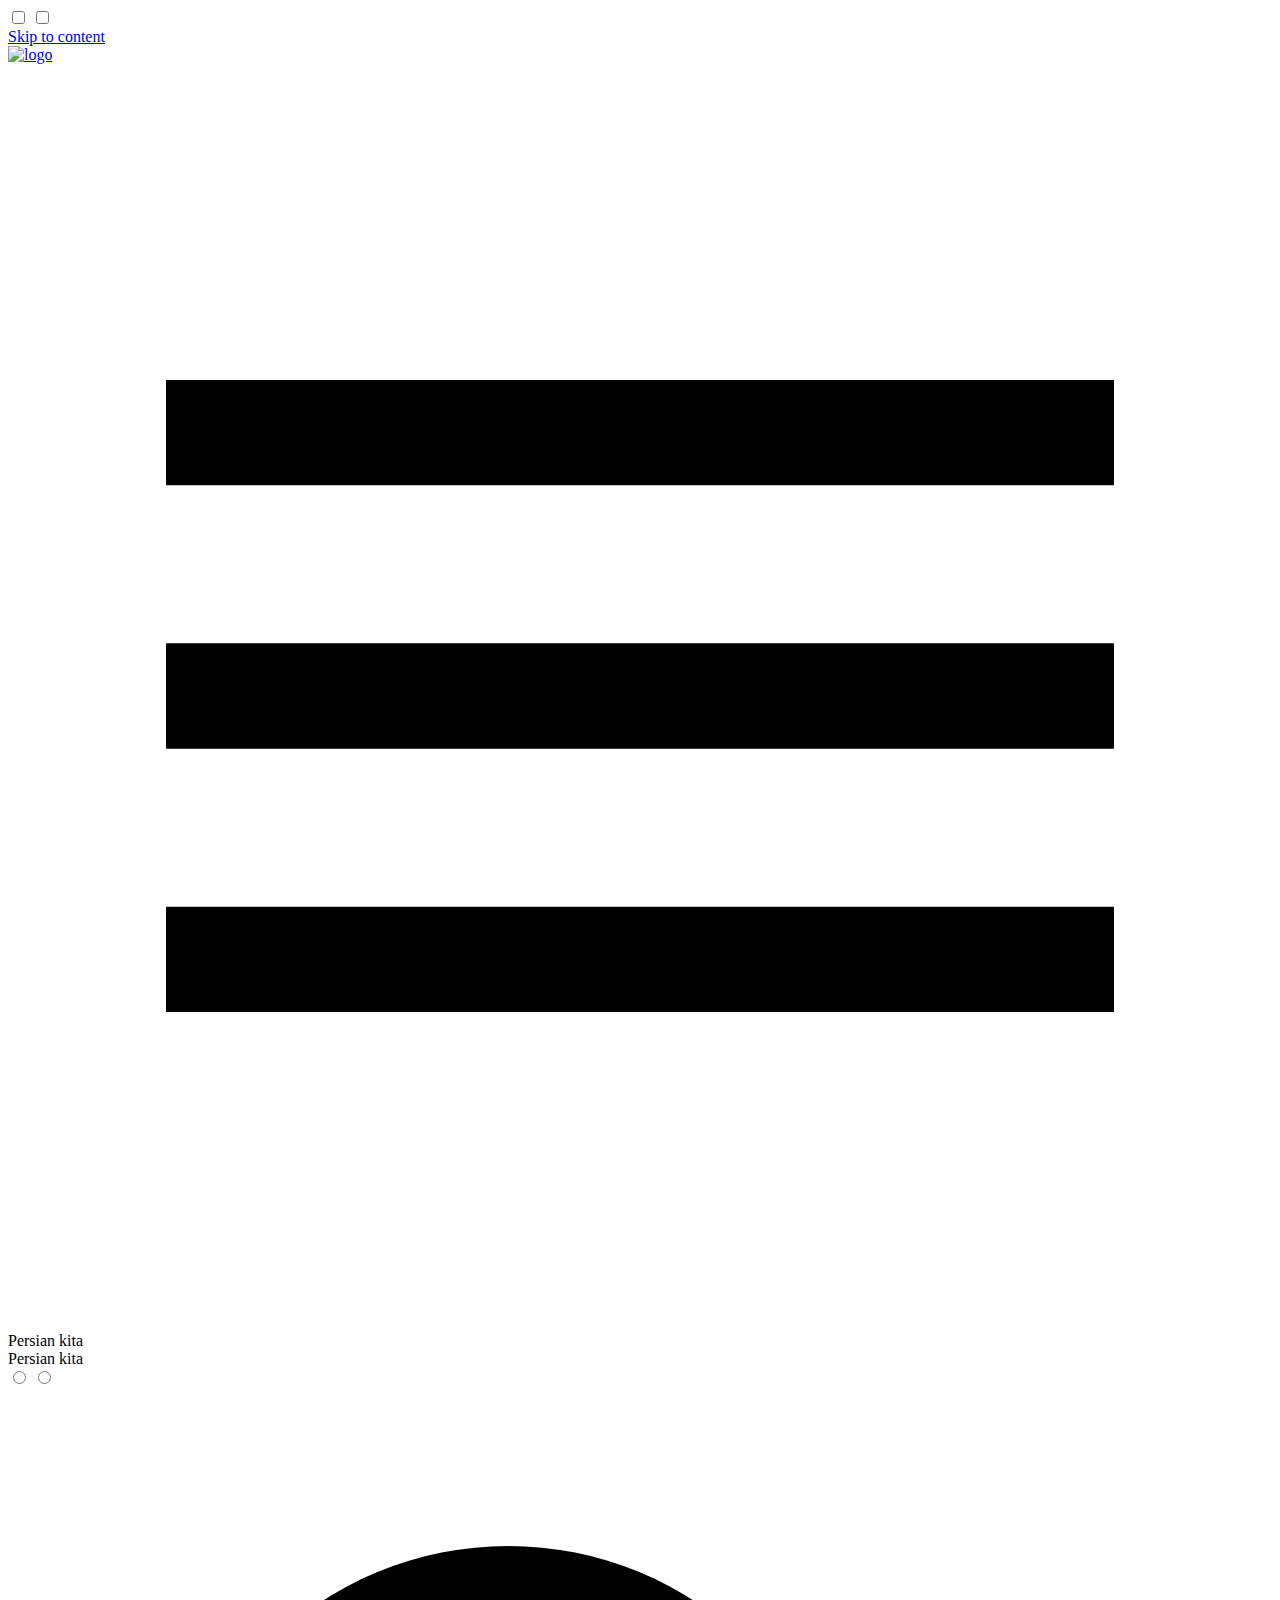
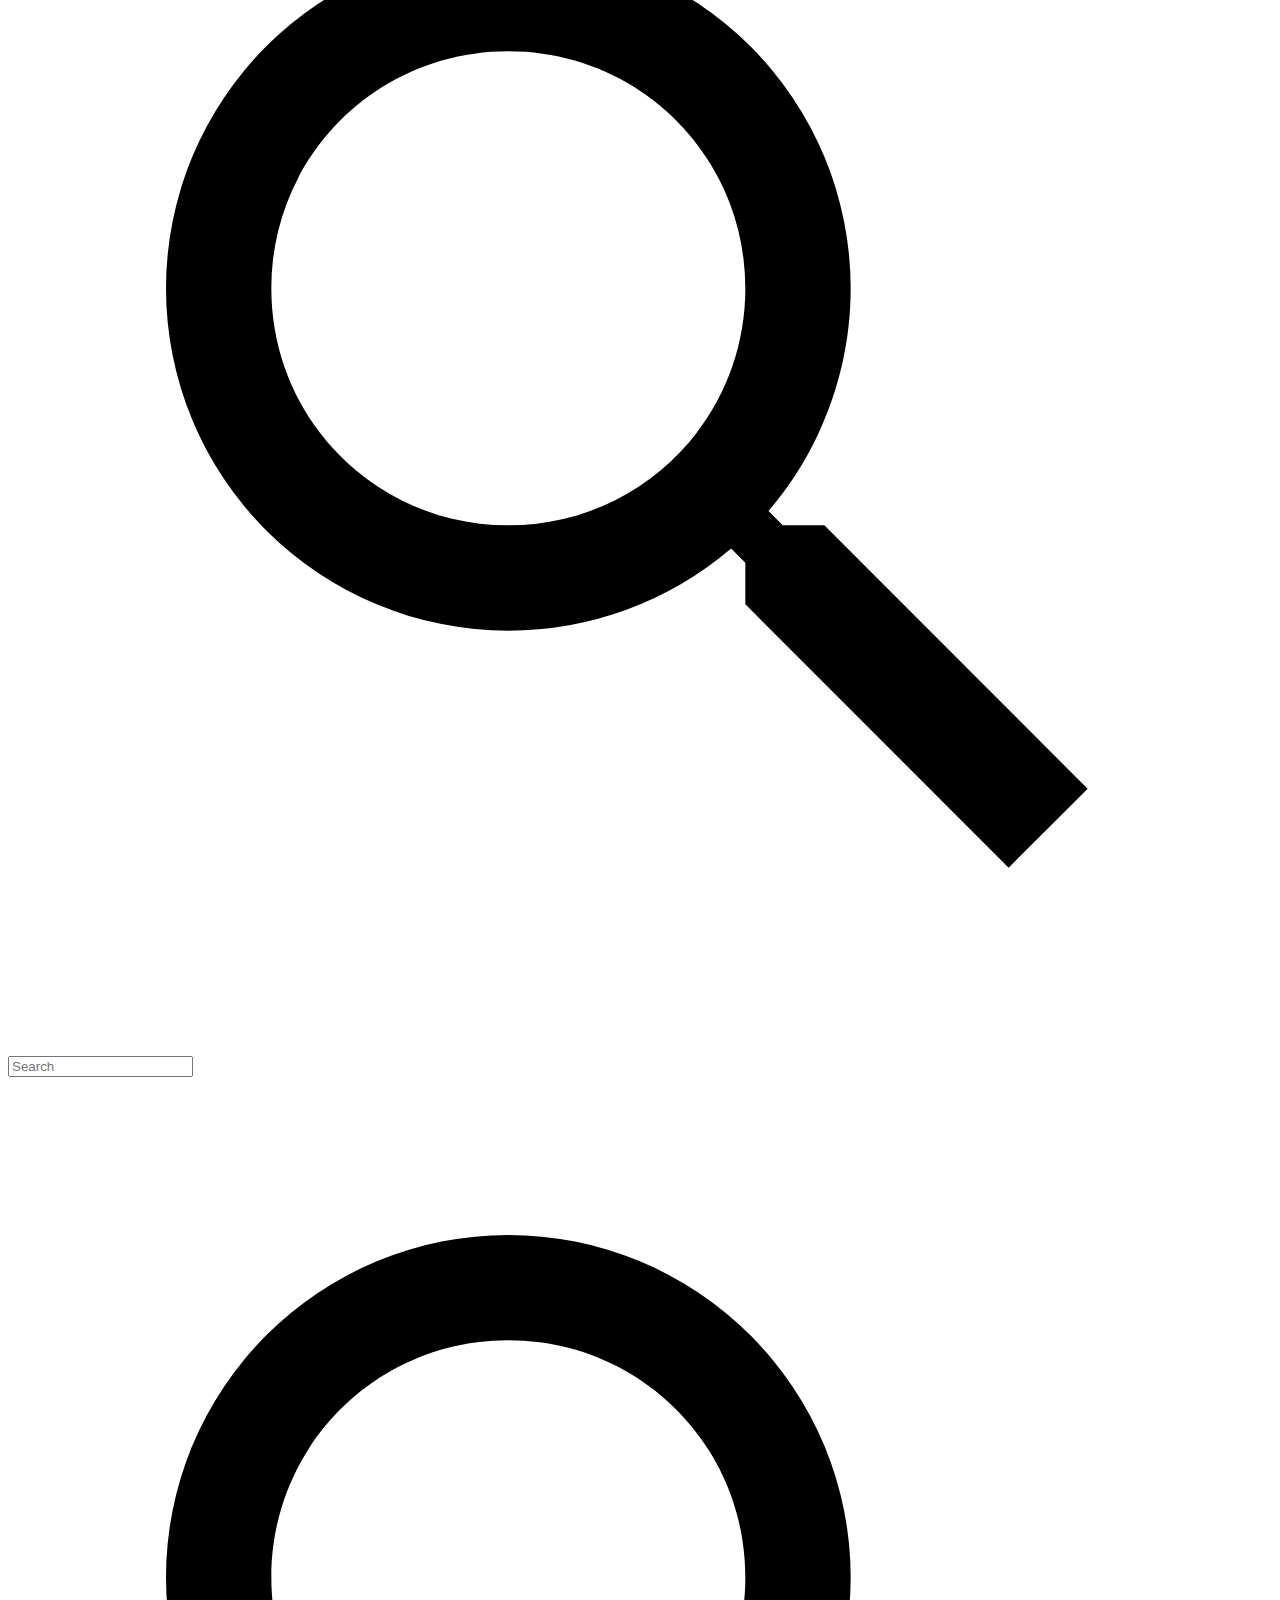
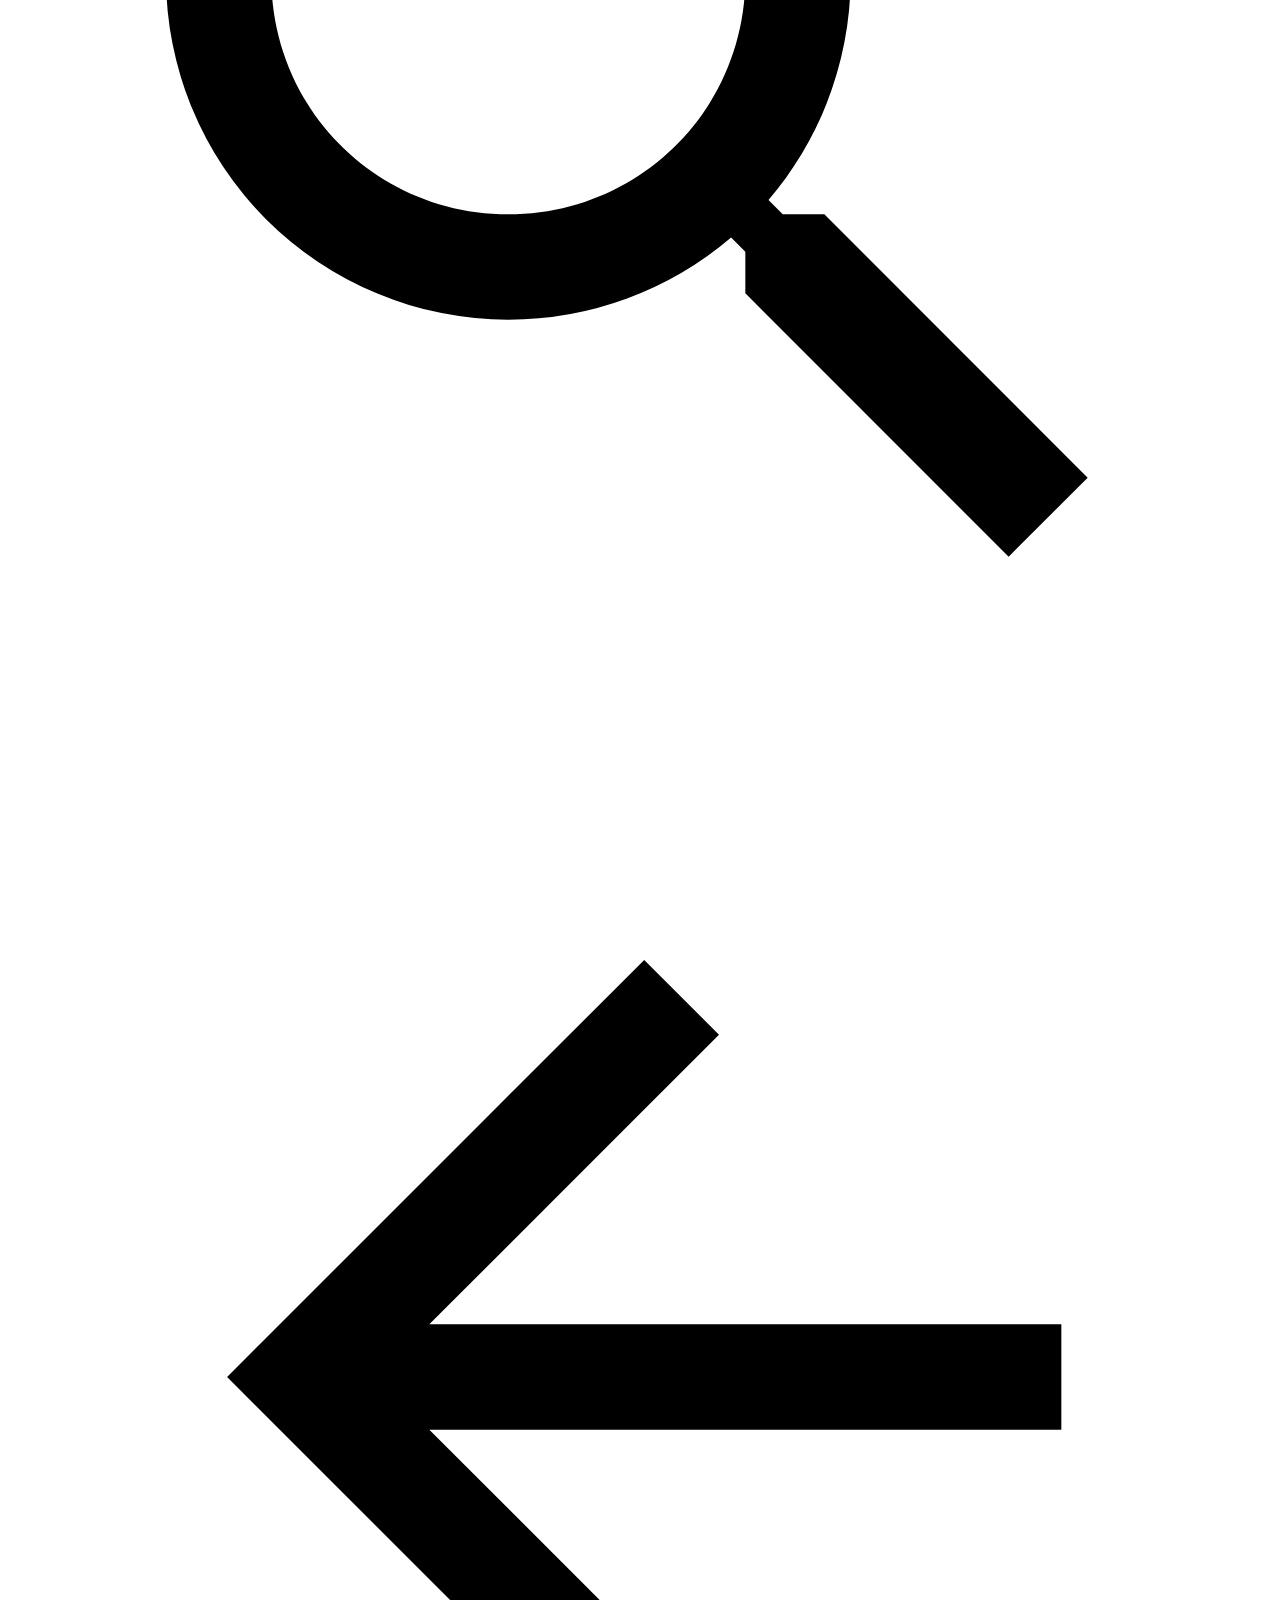
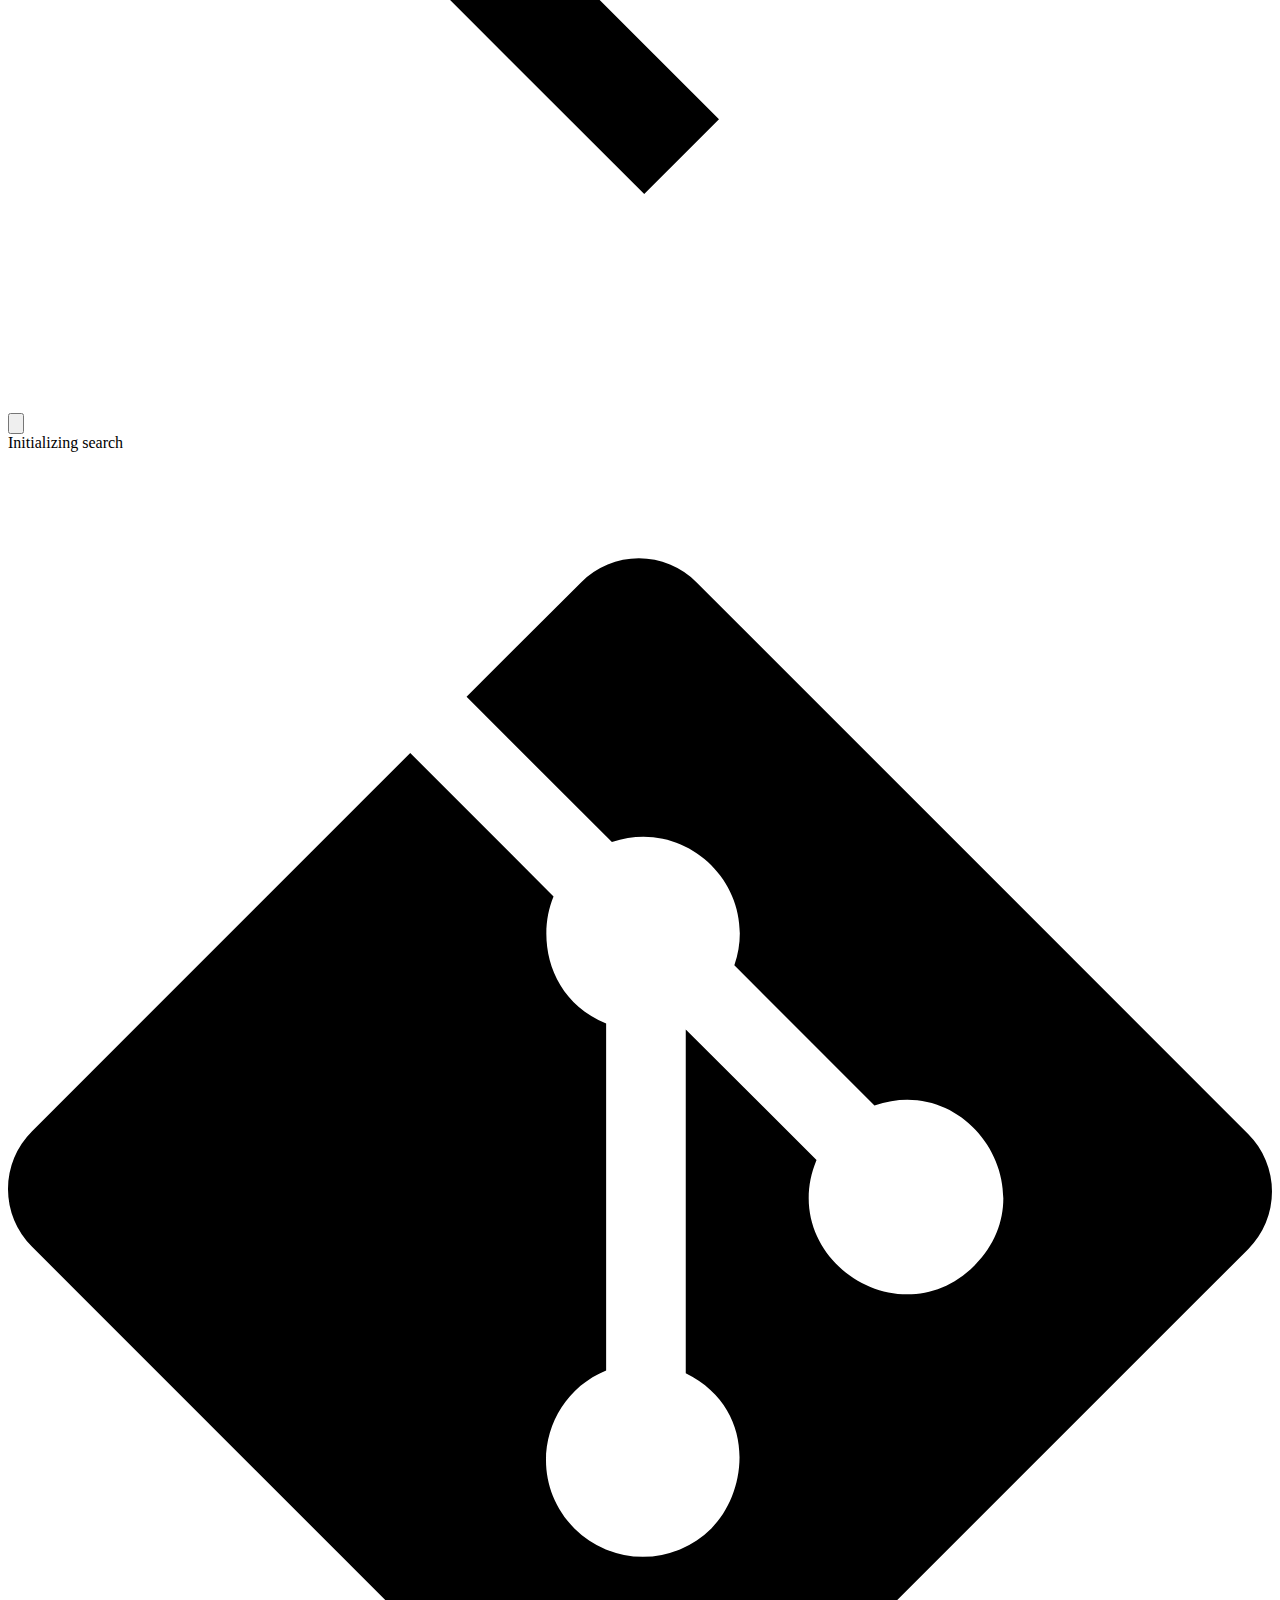
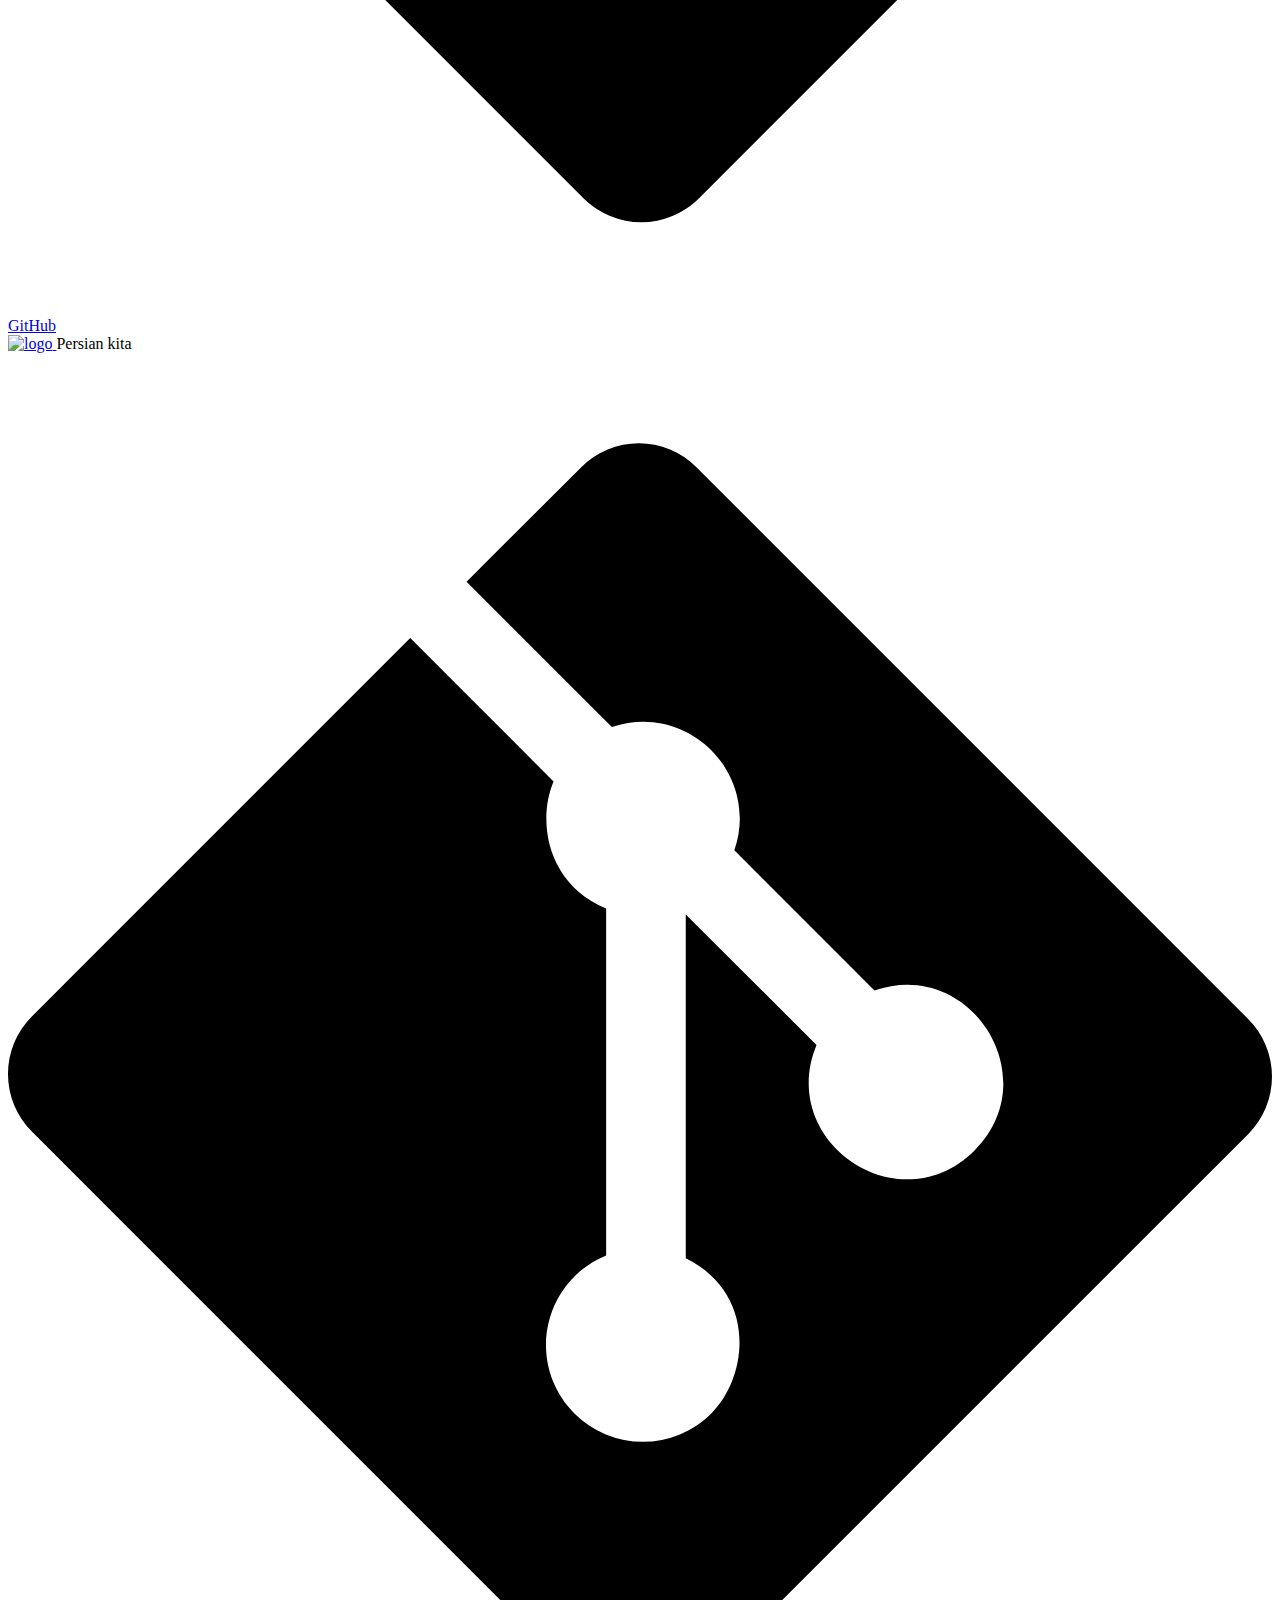
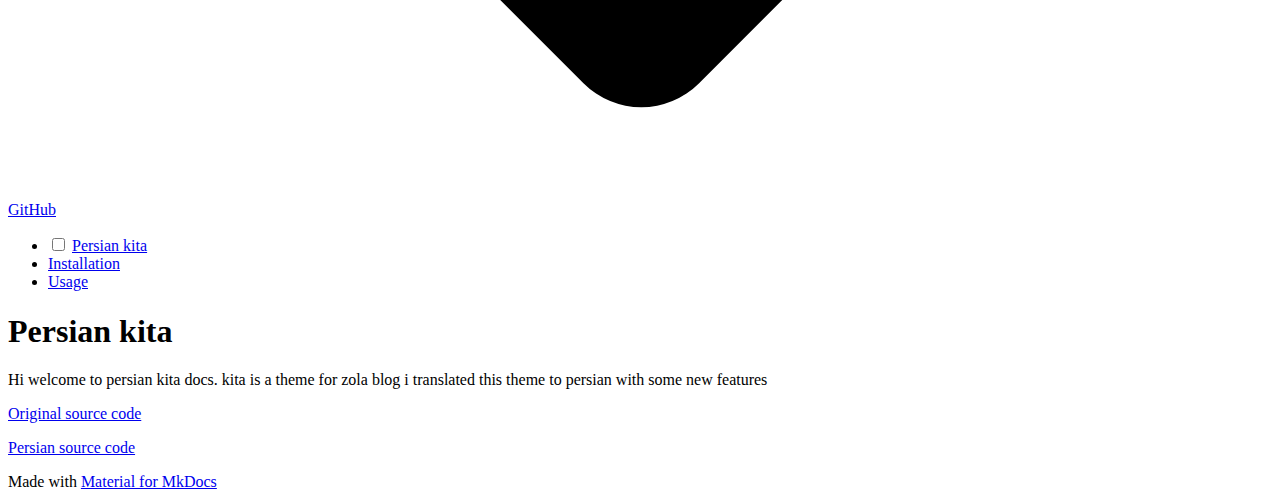
==== index.html @ 6326a66d "Add files via upload" ====
<!doctype html>
<html lang="en" class="no-js">
  <head>
    
      <meta charset="utf-8">
      <meta name="viewport" content="width=device-width,initial-scale=1">
      
      
      
        <link rel="canonical" href="https://thecode764.github.io/kita/docs/">
      
      
      
        <link rel="next" href="installation/">
      
      
      <link rel="icon" href="./assets/images/favicon.png">
      <meta name="generator" content="mkdocs-1.6.0, mkdocs-material-9.5.25">
    
    
      
        <title>Persian kita</title>
      
    
    
      <link rel="stylesheet" href="./assets/stylesheets/main.6543a935.min.css">
      
        
        <link rel="stylesheet" href="./assets/stylesheets/palette.06af60db.min.css">
      
      


    
    
      
    
    
      
        
        
        <link rel="preconnect" href="https://fonts.gstatic.com" crossorigin>
        <link rel="stylesheet" href="https://fonts.googleapis.com/css?family=Roboto:300,300i,400,400i,700,700i%7CRoboto+Mono:400,400i,700,700i&display=fallback">
        <style>:root{--md-text-font:"Roboto";--md-code-font:"Roboto Mono"}</style>
      
    
    
    <script>__md_scope=new URL(".",location),__md_hash=e=>[...e].reduce((e,_)=>(e<<5)-e+_.charCodeAt(0),0),__md_get=(e,_=localStorage,t=__md_scope)=>JSON.parse(_.getItem(t.pathname+"."+e)),__md_set=(e,_,t=localStorage,a=__md_scope)=>{try{t.setItem(a.pathname+"."+e,JSON.stringify(_))}catch(e){}}</script>
    
      

    
    
    
  </head>
  
  
    
    
      
    
    
    
    
    <body dir="ltr" data-md-color-scheme="default" data-md-color-primary="indigo" data-md-color-accent="indigo">
  
    
    <input class="md-toggle" data-md-toggle="drawer" type="checkbox" id="__drawer" autocomplete="off">
    <input class="md-toggle" data-md-toggle="search" type="checkbox" id="__search" autocomplete="off">
    <label class="md-overlay" for="__drawer"></label>
    <div data-md-component="skip">
      
        
        <a href="#persian-kita" class="md-skip">
          Skip to content
        </a>
      
    </div>
    <div data-md-component="announce">
      
    </div>
    
    
      

  

<header class="md-header md-header--shadow" data-md-component="header">
  <nav class="md-header__inner md-grid" aria-label="Header">
    <a href="." title="Persian kita" class="md-header__button md-logo" aria-label="Persian kita" data-md-component="logo">
      
  <img src="github-mark/github-mark-white.svg" alt="logo">

    </a>
    <label class="md-header__button md-icon" for="__drawer">
      
      <svg xmlns="http://www.w3.org/2000/svg" viewBox="0 0 24 24"><path d="M3 6h18v2H3V6m0 5h18v2H3v-2m0 5h18v2H3v-2Z"/></svg>
    </label>
    <div class="md-header__title" data-md-component="header-title">
      <div class="md-header__ellipsis">
        <div class="md-header__topic">
          <span class="md-ellipsis">
            Persian kita
          </span>
        </div>
        <div class="md-header__topic" data-md-component="header-topic">
          <span class="md-ellipsis">
            
              Persian kita
            
          </span>
        </div>
      </div>
    </div>
    
      
        <form class="md-header__option" data-md-component="palette">
  
    
    
    
    <input class="md-option" data-md-color-media="" data-md-color-scheme="default" data-md-color-primary="indigo" data-md-color-accent="indigo"  aria-label="Switch to dark mode"  type="radio" name="__palette" id="__palette_0">
    
      <label class="md-header__button md-icon" title="Switch to dark mode" for="__palette_1" hidden>
        <svg xmlns="http://www.w3.org/2000/svg" viewBox="0 0 24 24"><path d="M12 8a4 4 0 0 0-4 4 4 4 0 0 0 4 4 4 4 0 0 0 4-4 4 4 0 0 0-4-4m0 10a6 6 0 0 1-6-6 6 6 0 0 1 6-6 6 6 0 0 1 6 6 6 6 0 0 1-6 6m8-9.31V4h-4.69L12 .69 8.69 4H4v4.69L.69 12 4 15.31V20h4.69L12 23.31 15.31 20H20v-4.69L23.31 12 20 8.69Z"/></svg>
      </label>
    
  
    
    
    
    <input class="md-option" data-md-color-media="" data-md-color-scheme="slate" data-md-color-primary="indigo" data-md-color-accent="indigo"  aria-label="Switch to light mode"  type="radio" name="__palette" id="__palette_1">
    
      <label class="md-header__button md-icon" title="Switch to light mode" for="__palette_0" hidden>
        <svg xmlns="http://www.w3.org/2000/svg" viewBox="0 0 24 24"><path d="M12 18c-.89 0-1.74-.2-2.5-.55C11.56 16.5 13 14.42 13 12c0-2.42-1.44-4.5-3.5-5.45C10.26 6.2 11.11 6 12 6a6 6 0 0 1 6 6 6 6 0 0 1-6 6m8-9.31V4h-4.69L12 .69 8.69 4H4v4.69L.69 12 4 15.31V20h4.69L12 23.31 15.31 20H20v-4.69L23.31 12 20 8.69Z"/></svg>
      </label>
    
  
</form>
      
    
    
      <script>var media,input,key,value,palette=__md_get("__palette");if(palette&&palette.color){"(prefers-color-scheme)"===palette.color.media&&(media=matchMedia("(prefers-color-scheme: light)"),input=document.querySelector(media.matches?"[data-md-color-media='(prefers-color-scheme: light)']":"[data-md-color-media='(prefers-color-scheme: dark)']"),palette.color.media=input.getAttribute("data-md-color-media"),palette.color.scheme=input.getAttribute("data-md-color-scheme"),palette.color.primary=input.getAttribute("data-md-color-primary"),palette.color.accent=input.getAttribute("data-md-color-accent"));for([key,value]of Object.entries(palette.color))document.body.setAttribute("data-md-color-"+key,value)}</script>
    
    
    
      <label class="md-header__button md-icon" for="__search">
        
        <svg xmlns="http://www.w3.org/2000/svg" viewBox="0 0 24 24"><path d="M9.5 3A6.5 6.5 0 0 1 16 9.5c0 1.61-.59 3.09-1.56 4.23l.27.27h.79l5 5-1.5 1.5-5-5v-.79l-.27-.27A6.516 6.516 0 0 1 9.5 16 6.5 6.5 0 0 1 3 9.5 6.5 6.5 0 0 1 9.5 3m0 2C7 5 5 7 5 9.5S7 14 9.5 14 14 12 14 9.5 12 5 9.5 5Z"/></svg>
      </label>
      <div class="md-search" data-md-component="search" role="dialog">
  <label class="md-search__overlay" for="__search"></label>
  <div class="md-search__inner" role="search">
    <form class="md-search__form" name="search">
      <input type="text" class="md-search__input" name="query" aria-label="Search" placeholder="Search" autocapitalize="off" autocorrect="off" autocomplete="off" spellcheck="false" data-md-component="search-query" required>
      <label class="md-search__icon md-icon" for="__search">
        
        <svg xmlns="http://www.w3.org/2000/svg" viewBox="0 0 24 24"><path d="M9.5 3A6.5 6.5 0 0 1 16 9.5c0 1.61-.59 3.09-1.56 4.23l.27.27h.79l5 5-1.5 1.5-5-5v-.79l-.27-.27A6.516 6.516 0 0 1 9.5 16 6.5 6.5 0 0 1 3 9.5 6.5 6.5 0 0 1 9.5 3m0 2C7 5 5 7 5 9.5S7 14 9.5 14 14 12 14 9.5 12 5 9.5 5Z"/></svg>
        
        <svg xmlns="http://www.w3.org/2000/svg" viewBox="0 0 24 24"><path d="M20 11v2H8l5.5 5.5-1.42 1.42L4.16 12l7.92-7.92L13.5 5.5 8 11h12Z"/></svg>
      </label>
      <nav class="md-search__options" aria-label="Search">
        
        <button type="reset" class="md-search__icon md-icon" title="Clear" aria-label="Clear" tabindex="-1">
          
          <svg xmlns="http://www.w3.org/2000/svg" viewBox="0 0 24 24"><path d="M19 6.41 17.59 5 12 10.59 6.41 5 5 6.41 10.59 12 5 17.59 6.41 19 12 13.41 17.59 19 19 17.59 13.41 12 19 6.41Z"/></svg>
        </button>
      </nav>
      
    </form>
    <div class="md-search__output">
      <div class="md-search__scrollwrap" data-md-scrollfix>
        <div class="md-search-result" data-md-component="search-result">
          <div class="md-search-result__meta">
            Initializing search
          </div>
          <ol class="md-search-result__list" role="presentation"></ol>
        </div>
      </div>
    </div>
  </div>
</div>
    
    
      <div class="md-header__source">
        <a href="https://github.com/Thecode764/kita" title="Go to repository" class="md-source" data-md-component="source">
  <div class="md-source__icon md-icon">
    
    <svg xmlns="http://www.w3.org/2000/svg" viewBox="0 0 448 512"><!--! Font Awesome Free 6.5.2 by @fontawesome - https://fontawesome.com License - https://fontawesome.com/license/free (Icons: CC BY 4.0, Fonts: SIL OFL 1.1, Code: MIT License) Copyright 2024 Fonticons, Inc.--><path d="M439.55 236.05 244 40.45a28.87 28.87 0 0 0-40.81 0l-40.66 40.63 51.52 51.52c27.06-9.14 52.68 16.77 43.39 43.68l49.66 49.66c34.23-11.8 61.18 31 35.47 56.69-26.49 26.49-70.21-2.87-56-37.34L240.22 199v121.85c25.3 12.54 22.26 41.85 9.08 55a34.34 34.34 0 0 1-48.55 0c-17.57-17.6-11.07-46.91 11.25-56v-123c-20.8-8.51-24.6-30.74-18.64-45L142.57 101 8.45 235.14a28.86 28.86 0 0 0 0 40.81l195.61 195.6a28.86 28.86 0 0 0 40.8 0l194.69-194.69a28.86 28.86 0 0 0 0-40.81z"/></svg>
  </div>
  <div class="md-source__repository">
    GitHub
  </div>
</a>
      </div>
    
  </nav>
  
</header>
    
    <div class="md-container" data-md-component="container">
      
      
        
          
        
      
      <main class="md-main" data-md-component="main">
        <div class="md-main__inner md-grid">
          
            
              
              <div class="md-sidebar md-sidebar--primary" data-md-component="sidebar" data-md-type="navigation" >
                <div class="md-sidebar__scrollwrap">
                  <div class="md-sidebar__inner">
                    



<nav class="md-nav md-nav--primary" aria-label="Navigation" data-md-level="0">
  <label class="md-nav__title" for="__drawer">
    <a href="." title="Persian kita" class="md-nav__button md-logo" aria-label="Persian kita" data-md-component="logo">
      
  <img src="github-mark/github-mark-white.svg" alt="logo">

    </a>
    Persian kita
  </label>
  
    <div class="md-nav__source">
      <a href="https://github.com/Thecode764/kita" title="Go to repository" class="md-source" data-md-component="source">
  <div class="md-source__icon md-icon">
    
    <svg xmlns="http://www.w3.org/2000/svg" viewBox="0 0 448 512"><!--! Font Awesome Free 6.5.2 by @fontawesome - https://fontawesome.com License - https://fontawesome.com/license/free (Icons: CC BY 4.0, Fonts: SIL OFL 1.1, Code: MIT License) Copyright 2024 Fonticons, Inc.--><path d="M439.55 236.05 244 40.45a28.87 28.87 0 0 0-40.81 0l-40.66 40.63 51.52 51.52c27.06-9.14 52.68 16.77 43.39 43.68l49.66 49.66c34.23-11.8 61.18 31 35.47 56.69-26.49 26.49-70.21-2.87-56-37.34L240.22 199v121.85c25.3 12.54 22.26 41.85 9.08 55a34.34 34.34 0 0 1-48.55 0c-17.57-17.6-11.07-46.91 11.25-56v-123c-20.8-8.51-24.6-30.74-18.64-45L142.57 101 8.45 235.14a28.86 28.86 0 0 0 0 40.81l195.61 195.6a28.86 28.86 0 0 0 40.8 0l194.69-194.69a28.86 28.86 0 0 0 0-40.81z"/></svg>
  </div>
  <div class="md-source__repository">
    GitHub
  </div>
</a>
    </div>
  
  <ul class="md-nav__list" data-md-scrollfix>
    
      
      
  
  
    
  
  
  
    <li class="md-nav__item md-nav__item--active">
      
      <input class="md-nav__toggle md-toggle" type="checkbox" id="__toc">
      
      
        
      
      
      <a href="." class="md-nav__link md-nav__link--active">
        
  
  <span class="md-ellipsis">
    Persian kita
  </span>
  

      </a>
      
    </li>
  

    
      
      
  
  
  
  
    <li class="md-nav__item">
      <a href="installation/" class="md-nav__link">
        
  
  <span class="md-ellipsis">
    Installation
  </span>
  

      </a>
    </li>
  

    
      
      
  
  
  
  
    <li class="md-nav__item">
      <a href="usage/" class="md-nav__link">
        
  
  <span class="md-ellipsis">
    Usage
  </span>
  

      </a>
    </li>
  

    
  </ul>
</nav>
                  </div>
                </div>
              </div>
            
            
              
              <div class="md-sidebar md-sidebar--secondary" data-md-component="sidebar" data-md-type="toc" >
                <div class="md-sidebar__scrollwrap">
                  <div class="md-sidebar__inner">
                    

<nav class="md-nav md-nav--secondary" aria-label="Table of contents">
  
  
  
    
  
  
</nav>
                  </div>
                </div>
              </div>
            
          
          
            <div class="md-content" data-md-component="content">
              <article class="md-content__inner md-typeset">
                
                  

  
  


<h1 id="persian-kita">Persian kita</h1>
<p>Hi welcome to persian kita docs. kita is a theme for zola blog i translated this theme to persian with some new features</p>
<p><a href="https://github.com/st1020/kita">Original source code</a></p>
<p><a href="https://github.com/Thecode764/kita">Persian source code</a></p>












                
              </article>
            </div>
          
          
<script>var target=document.getElementById(location.hash.slice(1));target&&target.name&&(target.checked=target.name.startsWith("__tabbed_"))</script>
        </div>
        
      </main>
      
        <footer class="md-footer">
  
  <div class="md-footer-meta md-typeset">
    <div class="md-footer-meta__inner md-grid">
      <div class="md-copyright">
  
  
    Made with
    <a href="https://squidfunk.github.io/mkdocs-material/" target="_blank" rel="noopener">
      Material for MkDocs
    </a>
  
</div>
      
    </div>
  </div>
</footer>
      
    </div>
    <div class="md-dialog" data-md-component="dialog">
      <div class="md-dialog__inner md-typeset"></div>
    </div>
    
    
    <script id="__config" type="application/json">{"base": ".", "features": [], "search": "./assets/javascripts/workers/search.b8dbb3d2.min.js", "translations": {"clipboard.copied": "Copied to clipboard", "clipboard.copy": "Copy to clipboard", "search.result.more.one": "1 more on this page", "search.result.more.other": "# more on this page", "search.result.none": "No matching documents", "search.result.one": "1 matching document", "search.result.other": "# matching documents", "search.result.placeholder": "Type to start searching", "search.result.term.missing": "Missing", "select.version": "Select version"}}</script>
    
    
      <script src="./assets/javascripts/bundle.081f42fc.min.js"></script>
      
    
  </body>
</html>
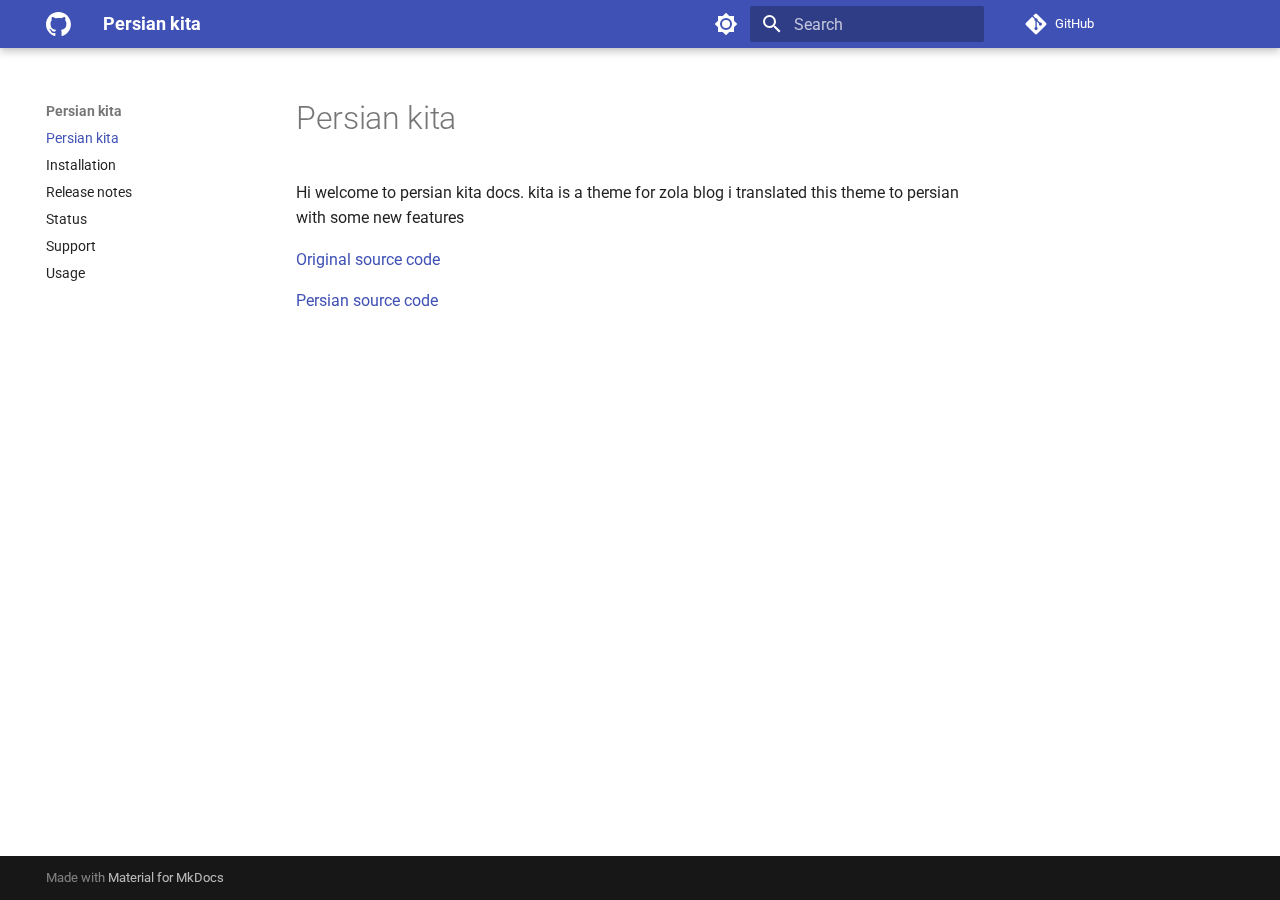
==== commit dff95410: "Add release notes to docs" ====
--- a/index.html
+++ b/index.html
@@ -15,7 +15,7 @@
         <link rel="next" href="installation/">
       
       
-      <link rel="icon" href="./assets/images/favicon.png">
+      <link rel="icon" href="assets/images/favicon.png">
       <meta name="generator" content="mkdocs-1.6.0, mkdocs-material-9.5.25">
     
     
@@ -24,10 +24,10 @@
       
     
     
-      <link rel="stylesheet" href="./assets/stylesheets/main.6543a935.min.css">
-      
-        
-        <link rel="stylesheet" href="./assets/stylesheets/palette.06af60db.min.css">
+      <link rel="stylesheet" href="assets/stylesheets/main.6543a935.min.css">
+      
+        
+        <link rel="stylesheet" href="assets/stylesheets/palette.06af60db.min.css">
       
       
 
@@ -299,6 +299,66 @@
   
   
     <li class="md-nav__item">
+      <a href="release-notes/" class="md-nav__link">
+        
+  
+  <span class="md-ellipsis">
+    Release notes
+  </span>
+  
+
+      </a>
+    </li>
+  
+
+    
+      
+      
+  
+  
+  
+  
+    <li class="md-nav__item">
+      <a href="status/" class="md-nav__link">
+        
+  
+  <span class="md-ellipsis">
+    Status
+  </span>
+  
+
+      </a>
+    </li>
+  
+
+    
+      
+      
+  
+  
+  
+  
+    <li class="md-nav__item">
+      <a href="support/" class="md-nav__link">
+        
+  
+  <span class="md-ellipsis">
+    Support
+  </span>
+  
+
+      </a>
+    </li>
+  
+
+    
+      
+      
+  
+  
+  
+  
+    <li class="md-nav__item">
       <a href="usage/" class="md-nav__link">
         
   
@@ -398,10 +458,10 @@
     </div>
     
     
-    <script id="__config" type="application/json">{"base": ".", "features": [], "search": "./assets/javascripts/workers/search.b8dbb3d2.min.js", "translations": {"clipboard.copied": "Copied to clipboard", "clipboard.copy": "Copy to clipboard", "search.result.more.one": "1 more on this page", "search.result.more.other": "# more on this page", "search.result.none": "No matching documents", "search.result.one": "1 matching document", "search.result.other": "# matching documents", "search.result.placeholder": "Type to start searching", "search.result.term.missing": "Missing", "select.version": "Select version"}}</script>
-    
-    
-      <script src="./assets/javascripts/bundle.081f42fc.min.js"></script>
+    <script id="__config" type="application/json">{"base": ".", "features": [], "search": "assets/javascripts/workers/search.b8dbb3d2.min.js", "translations": {"clipboard.copied": "Copied to clipboard", "clipboard.copy": "Copy to clipboard", "search.result.more.one": "1 more on this page", "search.result.more.other": "# more on this page", "search.result.none": "No matching documents", "search.result.one": "1 matching document", "search.result.other": "# matching documents", "search.result.placeholder": "Type to start searching", "search.result.term.missing": "Missing", "select.version": "Select version"}}</script>
+    
+    
+      <script src="assets/javascripts/bundle.081f42fc.min.js"></script>
       
     
   </body>
--- a/assets/stylesheets/main.6543a935.min.css
+++ b/assets/stylesheets/main.6543a935.min.css
@@ -0,0 +1 @@
+@charset "UTF-8";html{-webkit-text-size-adjust:none;-moz-text-size-adjust:none;text-size-adjust:none;box-sizing:border-box}*,:after,:before{box-sizing:inherit}@media (prefers-reduced-motion){*,:after,:before{transition:none!important}}body{margin:0}a,button,input,label{-webkit-tap-highlight-color:transparent}a{color:inherit;text-decoration:none}hr{border:0;box-sizing:initial;display:block;height:.05rem;overflow:visible;padding:0}small{font-size:80%}sub,sup{line-height:1em}img{border-style:none}table{border-collapse:initial;border-spacing:0}td,th{font-weight:400;vertical-align:top}button{background:#0000;border:0;font-family:inherit;font-size:inherit;margin:0;padding:0}input{border:0;outline:none}:root{--md-primary-fg-color:#4051b5;--md-primary-fg-color--light:#5d6cc0;--md-primary-fg-color--dark:#303fa1;--md-primary-bg-color:#fff;--md-primary-bg-color--light:#ffffffb3;--md-accent-fg-color:#526cfe;--md-accent-fg-color--transparent:#526cfe1a;--md-accent-bg-color:#fff;--md-accent-bg-color--light:#ffffffb3}[data-md-color-scheme=default]{color-scheme:light}[data-md-color-scheme=default] img[src$="#gh-dark-mode-only"],[data-md-color-scheme=default] img[src$="#only-dark"]{display:none}:root,[data-md-color-scheme=default]{--md-hue:225deg;--md-default-fg-color:#000000de;--md-default-fg-color--light:#0000008a;--md-default-fg-color--lighter:#00000052;--md-default-fg-color--lightest:#00000012;--md-default-bg-color:#fff;--md-default-bg-color--light:#ffffffb3;--md-default-bg-color--lighter:#ffffff4d;--md-default-bg-color--lightest:#ffffff1f;--md-code-fg-color:#36464e;--md-code-bg-color:#f5f5f5;--md-code-hl-color:#4287ff;--md-code-hl-color--light:#4287ff1a;--md-code-hl-number-color:#d52a2a;--md-code-hl-special-color:#db1457;--md-code-hl-function-color:#a846b9;--md-code-hl-constant-color:#6e59d9;--md-code-hl-keyword-color:#3f6ec6;--md-code-hl-string-color:#1c7d4d;--md-code-hl-name-color:var(--md-code-fg-color);--md-code-hl-operator-color:var(--md-default-fg-color--light);--md-code-hl-punctuation-color:var(--md-default-fg-color--light);--md-code-hl-comment-color:var(--md-default-fg-color--light);--md-code-hl-generic-color:var(--md-default-fg-color--light);--md-code-hl-variable-color:var(--md-default-fg-color--light);--md-typeset-color:var(--md-default-fg-color);--md-typeset-a-color:var(--md-primary-fg-color);--md-typeset-del-color:#f5503d26;--md-typeset-ins-color:#0bd57026;--md-typeset-kbd-color:#fafafa;--md-typeset-kbd-accent-color:#fff;--md-typeset-kbd-border-color:#b8b8b8;--md-typeset-mark-color:#ffff0080;--md-typeset-table-color:#0000001f;--md-typeset-table-color--light:rgba(0,0,0,.035);--md-admonition-fg-color:var(--md-default-fg-color);--md-admonition-bg-color:var(--md-default-bg-color);--md-warning-fg-color:#000000de;--md-warning-bg-color:#ff9;--md-footer-fg-color:#fff;--md-footer-fg-color--light:#ffffffb3;--md-footer-fg-color--lighter:#ffffff73;--md-footer-bg-color:#000000de;--md-footer-bg-color--dark:#00000052;--md-shadow-z1:0 0.2rem 0.5rem #0000000d,0 0 0.05rem #0000001a;--md-shadow-z2:0 0.2rem 0.5rem #0000001a,0 0 0.05rem #00000040;--md-shadow-z3:0 0.2rem 0.5rem #0003,0 0 0.05rem #00000059}.md-icon svg{fill:currentcolor;display:block;height:1.2rem;width:1.2rem}body{-webkit-font-smoothing:antialiased;-moz-osx-font-smoothing:grayscale;--md-text-font-family:var(--md-text-font,_),-apple-system,BlinkMacSystemFont,Helvetica,Arial,sans-serif;--md-code-font-family:var(--md-code-font,_),SFMono-Regular,Consolas,Menlo,monospace}aside,body,input{font-feature-settings:"kern","liga";color:var(--md-typeset-color);font-family:var(--md-text-font-family)}code,kbd,pre{font-feature-settings:"kern";font-family:var(--md-code-font-family)}:root{--md-typeset-table-sort-icon:url('data:image/svg+xml;charset=utf-8,<svg xmlns="http://www.w3.org/2000/svg" viewBox="0 0 24 24"><path d="m18 21-4-4h3V7h-3l4-4 4 4h-3v10h3M2 19v-2h10v2M2 13v-2h7v2M2 7V5h4v2H2Z"/></svg>');--md-typeset-table-sort-icon--asc:url('data:image/svg+xml;charset=utf-8,<svg xmlns="http://www.w3.org/2000/svg" viewBox="0 0 24 24"><path d="M19 17h3l-4 4-4-4h3V3h2M2 17h10v2H2M6 5v2H2V5m0 6h7v2H2v-2Z"/></svg>');--md-typeset-table-sort-icon--desc:url('data:image/svg+xml;charset=utf-8,<svg xmlns="http://www.w3.org/2000/svg" viewBox="0 0 24 24"><path d="M19 7h3l-4-4-4 4h3v14h2M2 17h10v2H2M6 5v2H2V5m0 6h7v2H2v-2Z"/></svg>')}.md-typeset{-webkit-print-color-adjust:exact;color-adjust:exact;font-size:.8rem;line-height:1.6}@media print{.md-typeset{font-size:.68rem}}.md-typeset blockquote,.md-typeset dl,.md-typeset figure,.md-typeset ol,.md-typeset pre,.md-typeset ul{margin-bottom:1em;margin-top:1em}.md-typeset h1{color:var(--md-default-fg-color--light);font-size:2em;line-height:1.3;margin:0 0 1.25em}.md-typeset h1,.md-typeset h2{font-weight:300;letter-spacing:-.01em}.md-typeset h2{font-size:1.5625em;line-height:1.4;margin:1.6em 0 .64em}.md-typeset h3{font-size:1.25em;font-weight:400;letter-spacing:-.01em;line-height:1.5;margin:1.6em 0 .8em}.md-typeset h2+h3{margin-top:.8em}.md-typeset h4{font-weight:700;letter-spacing:-.01em;margin:1em 0}.md-typeset h5,.md-typeset h6{color:var(--md-default-fg-color--light);font-size:.8em;font-weight:700;letter-spacing:-.01em;margin:1.25em 0}.md-typeset h5{text-transform:uppercase}.md-typeset hr{border-bottom:.05rem solid var(--md-default-fg-color--lightest);display:flow-root;margin:1.5em 0}.md-typeset a{color:var(--md-typeset-a-color);word-break:break-word}.md-typeset a,.md-typeset a:before{transition:color 125ms}.md-typeset a:focus,.md-typeset a:hover{color:var(--md-accent-fg-color)}.md-typeset a:focus code,.md-typeset a:hover code{background-color:var(--md-accent-fg-color--transparent)}.md-typeset a code{color:currentcolor;transition:background-color 125ms}.md-typeset a.focus-visible{outline-color:var(--md-accent-fg-color);outline-offset:.2rem}.md-typeset code,.md-typeset kbd,.md-typeset pre{color:var(--md-code-fg-color);direction:ltr;font-variant-ligatures:none}@media print{.md-typeset code,.md-typeset kbd,.md-typeset pre{white-space:pre-wrap}}.md-typeset code{background-color:var(--md-code-bg-color);border-radius:.1rem;-webkit-box-decoration-break:clone;box-decoration-break:clone;font-size:.85em;padding:0 .2941176471em;word-break:break-word}.md-typeset code:not(.focus-visible){-webkit-tap-highlight-color:transparent;outline:none}.md-typeset pre{display:flow-root;line-height:1.4;position:relative}.md-typeset pre>code{-webkit-box-decoration-break:slice;box-decoration-break:slice;box-shadow:none;display:block;margin:0;outline-color:var(--md-accent-fg-color);overflow:auto;padding:.7720588235em 1.1764705882em;scrollbar-color:var(--md-default-fg-color--lighter) #0000;scrollbar-width:thin;touch-action:auto;word-break:normal}.md-typeset pre>code:hover{scrollbar-color:var(--md-accent-fg-color) #0000}.md-typeset pre>code::-webkit-scrollbar{height:.2rem;width:.2rem}.md-typeset pre>code::-webkit-scrollbar-thumb{background-color:var(--md-default-fg-color--lighter)}.md-typeset pre>code::-webkit-scrollbar-thumb:hover{background-color:var(--md-accent-fg-color)}.md-typeset kbd{background-color:var(--md-typeset-kbd-color);border-radius:.1rem;box-shadow:0 .1rem 0 .05rem var(--md-typeset-kbd-border-color),0 .1rem 0 var(--md-typeset-kbd-border-color),0 -.1rem .2rem var(--md-typeset-kbd-accent-color) inset;color:var(--md-default-fg-color);display:inline-block;font-size:.75em;padding:0 .6666666667em;vertical-align:text-top;word-break:break-word}.md-typeset mark{background-color:var(--md-typeset-mark-color);-webkit-box-decoration-break:clone;box-decoration-break:clone;color:inherit;word-break:break-word}.md-typeset abbr{border-bottom:.05rem dotted var(--md-default-fg-color--light);cursor:help;text-decoration:none}.md-typeset small{opacity:.75}[dir=ltr] .md-typeset sub,[dir=ltr] .md-typeset sup{margin-left:.078125em}[dir=rtl] .md-typeset sub,[dir=rtl] .md-typeset sup{margin-right:.078125em}[dir=ltr] .md-typeset blockquote{padding-left:.6rem}[dir=rtl] .md-typeset blockquote{padding-right:.6rem}[dir=ltr] .md-typeset blockquote{border-left:.2rem solid var(--md-default-fg-color--lighter)}[dir=rtl] .md-typeset blockquote{border-right:.2rem solid var(--md-default-fg-color--lighter)}.md-typeset blockquote{color:var(--md-default-fg-color--light);margin-left:0;margin-right:0}.md-typeset ul{list-style-type:disc}[dir=ltr] .md-typeset ol,[dir=ltr] .md-typeset ul{margin-left:.625em}[dir=rtl] .md-typeset ol,[dir=rtl] .md-typeset ul{margin-right:.625em}.md-typeset ol,.md-typeset ul{padding:0}.md-typeset ol:not([hidden]),.md-typeset ul:not([hidden]){display:flow-root}.md-typeset ol ol,.md-typeset ul ol{list-style-type:lower-alpha}.md-typeset ol ol ol,.md-typeset ul ol ol{list-style-type:lower-roman}[dir=ltr] .md-typeset ol li,[dir=ltr] .md-typeset ul li{margin-left:1.25em}[dir=rtl] .md-typeset ol li,[dir=rtl] .md-typeset ul li{margin-right:1.25em}.md-typeset ol li,.md-typeset ul li{margin-bottom:.5em}.md-typeset ol li blockquote,.md-typeset ol li p,.md-typeset ul li blockquote,.md-typeset ul li p{margin:.5em 0}.md-typeset ol li:last-child,.md-typeset ul li:last-child{margin-bottom:0}[dir=ltr] .md-typeset ol li ol,[dir=ltr] .md-typeset ol li ul,[dir=ltr] .md-typeset ul li ol,[dir=ltr] .md-typeset ul li ul{margin-left:.625em}[dir=rtl] .md-typeset ol li ol,[dir=rtl] .md-typeset ol li ul,[dir=rtl] .md-typeset ul li ol,[dir=rtl] .md-typeset ul li ul{margin-right:.625em}.md-typeset ol li ol,.md-typeset ol li ul,.md-typeset ul li ol,.md-typeset ul li ul{margin-bottom:.5em;margin-top:.5em}[dir=ltr] .md-typeset dd{margin-left:1.875em}[dir=rtl] .md-typeset dd{margin-right:1.875em}.md-typeset dd{margin-bottom:1.5em;margin-top:1em}.md-typeset img,.md-typeset svg,.md-typeset video{height:auto;max-width:100%}.md-typeset img[align=left]{margin:1em 1em 1em 0}.md-typeset img[align=right]{margin:1em 0 1em 1em}.md-typeset img[align]:only-child{margin-top:0}.md-typeset figure{display:flow-root;margin:1em auto;max-width:100%;text-align:center;width:-moz-fit-content;width:fit-content}.md-typeset figure img{display:block;margin:0 auto}.md-typeset figcaption{font-style:italic;margin:1em auto;max-width:24rem}.md-typeset iframe{max-width:100%}.md-typeset table:not([class]){background-color:var(--md-default-bg-color);border:.05rem solid var(--md-typeset-table-color);border-radius:.1rem;display:inline-block;font-size:.64rem;max-width:100%;overflow:auto;touch-action:auto}@media print{.md-typeset table:not([class]){display:table}}.md-typeset table:not([class])+*{margin-top:1.5em}.md-typeset table:not([class]) td>:first-child,.md-typeset table:not([class]) th>:first-child{margin-top:0}.md-typeset table:not([class]) td>:last-child,.md-typeset table:not([class]) th>:last-child{margin-bottom:0}.md-typeset table:not([class]) td:not([align]),.md-typeset table:not([class]) th:not([align]){text-align:left}[dir=rtl] .md-typeset table:not([class]) td:not([align]),[dir=rtl] .md-typeset table:not([class]) th:not([align]){text-align:right}.md-typeset table:not([class]) th{font-weight:700;min-width:5rem;padding:.9375em 1.25em;vertical-align:top}.md-typeset table:not([class]) td{border-top:.05rem solid var(--md-typeset-table-color);padding:.9375em 1.25em;vertical-align:top}.md-typeset table:not([class]) tbody tr{transition:background-color 125ms}.md-typeset table:not([class]) tbody tr:hover{background-color:var(--md-typeset-table-color--light);box-shadow:0 .05rem 0 var(--md-default-bg-color) inset}.md-typeset table:not([class]) a{word-break:normal}.md-typeset table th[role=columnheader]{cursor:pointer}[dir=ltr] .md-typeset table th[role=columnheader]:after{margin-left:.5em}[dir=rtl] .md-typeset table th[role=columnheader]:after{margin-right:.5em}.md-typeset table th[role=columnheader]:after{content:"";display:inline-block;height:1.2em;-webkit-mask-image:var(--md-typeset-table-sort-icon);mask-image:var(--md-typeset-table-sort-icon);-webkit-mask-repeat:no-repeat;mask-repeat:no-repeat;-webkit-mask-size:contain;mask-size:contain;transition:background-color 125ms;vertical-align:text-bottom;width:1.2em}.md-typeset table th[role=columnheader]:hover:after{background-color:var(--md-default-fg-color--lighter)}.md-typeset table th[role=columnheader][aria-sort=ascending]:after{background-color:var(--md-default-fg-color--light);-webkit-mask-image:var(--md-typeset-table-sort-icon--asc);mask-image:var(--md-typeset-table-sort-icon--asc)}.md-typeset table th[role=columnheader][aria-sort=descending]:after{background-color:var(--md-default-fg-color--light);-webkit-mask-image:var(--md-typeset-table-sort-icon--desc);mask-image:var(--md-typeset-table-sort-icon--desc)}.md-typeset__scrollwrap{margin:1em -.8rem;overflow-x:auto;touch-action:auto}.md-typeset__table{display:inline-block;margin-bottom:.5em;padding:0 .8rem}@media print{.md-typeset__table{display:block}}html .md-typeset__table table{display:table;margin:0;overflow:hidden;width:100%}@media screen and (max-width:44.984375em){.md-content__inner>pre{margin:1em -.8rem}.md-content__inner>pre code{border-radius:0}}.md-typeset .md-author{border-radius:100%;display:block;flex-shrink:0;height:1.6rem;overflow:hidden;position:relative;transition:color 125ms,transform 125ms;width:1.6rem}.md-typeset .md-author img{display:block}.md-typeset .md-author--more{background:var(--md-default-fg-color--lightest);color:var(--md-default-fg-color--lighter);font-size:.6rem;font-weight:700;line-height:1.6rem;text-align:center}.md-typeset .md-author--long{height:2.4rem;width:2.4rem}.md-typeset a.md-author{transform:scale(1)}.md-typeset a.md-author img{border-radius:100%;filter:grayscale(100%) opacity(75%);transition:filter 125ms}.md-typeset a.md-author:focus,.md-typeset a.md-author:hover{transform:scale(1.1);z-index:1}.md-typeset a.md-author:focus img,.md-typeset a.md-author:hover img{filter:grayscale(0)}.md-banner{background-color:var(--md-footer-bg-color);color:var(--md-footer-fg-color);overflow:auto}@media print{.md-banner{display:none}}.md-banner--warning{background-color:var(--md-warning-bg-color);color:var(--md-warning-fg-color)}.md-banner__inner{font-size:.7rem;margin:.6rem auto;padding:0 .8rem}[dir=ltr] .md-banner__button{float:right}[dir=rtl] .md-banner__button{float:left}.md-banner__button{color:inherit;cursor:pointer;transition:opacity .25s}.no-js .md-banner__button{display:none}.md-banner__button:hover{opacity:.7}html{font-size:125%;height:100%;overflow-x:hidden}@media screen and (min-width:100em){html{font-size:137.5%}}@media screen and (min-width:125em){html{font-size:150%}}body{background-color:var(--md-default-bg-color);display:flex;flex-direction:column;font-size:.5rem;min-height:100%;position:relative;width:100%}@media print{body{display:block}}@media screen and (max-width:59.984375em){body[data-md-scrolllock]{position:fixed}}.md-grid{margin-left:auto;margin-right:auto;max-width:61rem}.md-container{display:flex;flex-direction:column;flex-grow:1}@media print{.md-container{display:block}}.md-main{flex-grow:1}.md-main__inner{display:flex;height:100%;margin-top:1.5rem}.md-ellipsis{overflow:hidden;text-overflow:ellipsis}.md-toggle{display:none}.md-option{height:0;opacity:0;position:absolute;width:0}.md-option:checked+label:not([hidden]){display:block}.md-option.focus-visible+label{outline-color:var(--md-accent-fg-color);outline-style:auto}.md-skip{background-color:var(--md-default-fg-color);border-radius:.1rem;color:var(--md-default-bg-color);font-size:.64rem;margin:.5rem;opacity:0;outline-color:var(--md-accent-fg-color);padding:.3rem .5rem;position:fixed;transform:translateY(.4rem);z-index:-1}.md-skip:focus{opacity:1;transform:translateY(0);transition:transform .25s cubic-bezier(.4,0,.2,1),opacity 175ms 75ms;z-index:10}@page{margin:25mm}:root{--md-clipboard-icon:url('data:image/svg+xml;charset=utf-8,<svg xmlns="http://www.w3.org/2000/svg" viewBox="0 0 24 24"><path d="M19 21H8V7h11m0-2H8a2 2 0 0 0-2 2v14a2 2 0 0 0 2 2h11a2 2 0 0 0 2-2V7a2 2 0 0 0-2-2m-3-4H4a2 2 0 0 0-2 2v14h2V3h12V1Z"/></svg>')}.md-clipboard{border-radius:.1rem;color:var(--md-default-fg-color--lightest);cursor:pointer;height:1.5em;outline-color:var(--md-accent-fg-color);outline-offset:.1rem;position:absolute;right:.5em;top:.5em;transition:color .25s;width:1.5em;z-index:1}@media print{.md-clipboard{display:none}}.md-clipboard:not(.focus-visible){-webkit-tap-highlight-color:transparent;outline:none}:hover>.md-clipboard{color:var(--md-default-fg-color--light)}.md-clipboard:focus,.md-clipboard:hover{color:var(--md-accent-fg-color)}.md-clipboard:after{background-color:currentcolor;content:"";display:block;height:1.125em;margin:0 auto;-webkit-mask-image:var(--md-clipboard-icon);mask-image:var(--md-clipboard-icon);-webkit-mask-position:center;mask-position:center;-webkit-mask-repeat:no-repeat;mask-repeat:no-repeat;-webkit-mask-size:contain;mask-size:contain;width:1.125em}.md-clipboard--inline{cursor:pointer}.md-clipboard--inline code{transition:color .25s,background-color .25s}.md-clipboard--inline:focus code,.md-clipboard--inline:hover code{background-color:var(--md-accent-fg-color--transparent);color:var(--md-accent-fg-color)}.md-typeset .md-code__content{display:grid}@keyframes consent{0%{opacity:0;transform:translateY(100%)}to{opacity:1;transform:translateY(0)}}@keyframes overlay{0%{opacity:0}to{opacity:1}}.md-consent__overlay{animation:overlay .25s both;-webkit-backdrop-filter:blur(.1rem);backdrop-filter:blur(.1rem);background-color:#0000008a;height:100%;opacity:1;position:fixed;top:0;width:100%;z-index:5}.md-consent__inner{animation:consent .5s cubic-bezier(.1,.7,.1,1) both;background-color:var(--md-default-bg-color);border:0;border-radius:.1rem;bottom:0;box-shadow:0 0 .2rem #0000001a,0 .2rem .4rem #0003;max-height:100%;overflow:auto;padding:0;position:fixed;width:100%;z-index:5}.md-consent__form{padding:.8rem}.md-consent__settings{display:none;margin:1em 0}input:checked+.md-consent__settings{display:block}.md-consent__controls{margin-bottom:.8rem}.md-typeset .md-consent__controls .md-button{display:inline}@media screen and (max-width:44.984375em){.md-typeset .md-consent__controls .md-button{display:block;margin-top:.4rem;text-align:center;width:100%}}.md-consent label{cursor:pointer}.md-content{flex-grow:1;min-width:0}.md-content__inner{margin:0 .8rem 1.2rem;padding-top:.6rem}@media screen and (min-width:76.25em){[dir=ltr] .md-sidebar--primary:not([hidden])~.md-content>.md-content__inner{margin-left:1.2rem}[dir=ltr] .md-sidebar--secondary:not([hidden])~.md-content>.md-content__inner,[dir=rtl] .md-sidebar--primary:not([hidden])~.md-content>.md-content__inner{margin-right:1.2rem}[dir=rtl] .md-sidebar--secondary:not([hidden])~.md-content>.md-content__inner{margin-left:1.2rem}}.md-content__inner:before{content:"";display:block;height:.4rem}.md-content__inner>:last-child{margin-bottom:0}[dir=ltr] .md-content__button{float:right}[dir=rtl] .md-content__button{float:left}[dir=ltr] .md-content__button{margin-left:.4rem}[dir=rtl] .md-content__button{margin-right:.4rem}.md-content__button{margin:.4rem 0;padding:0}@media print{.md-content__button{display:none}}.md-typeset .md-content__button{color:var(--md-default-fg-color--lighter)}.md-content__button svg{display:inline;vertical-align:top}[dir=rtl] .md-content__button svg{transform:scaleX(-1)}[dir=ltr] .md-dialog{right:.8rem}[dir=rtl] .md-dialog{left:.8rem}.md-dialog{background-color:var(--md-default-fg-color);border-radius:.1rem;bottom:.8rem;box-shadow:var(--md-shadow-z3);min-width:11.1rem;opacity:0;padding:.4rem .6rem;pointer-events:none;position:fixed;transform:translateY(100%);transition:transform 0ms .4s,opacity .4s;z-index:4}@media print{.md-dialog{display:none}}.md-dialog--active{opacity:1;pointer-events:auto;transform:translateY(0);transition:transform .4s cubic-bezier(.075,.85,.175,1),opacity .4s}.md-dialog__inner{color:var(--md-default-bg-color);font-size:.7rem}.md-feedback{margin:2em 0 1em;text-align:center}.md-feedback fieldset{border:none;margin:0;padding:0}.md-feedback__title{font-weight:700;margin:1em auto}.md-feedback__inner{position:relative}.md-feedback__list{display:flex;flex-wrap:wrap;place-content:baseline center;position:relative}.md-feedback__list:hover .md-icon:not(:disabled){color:var(--md-default-fg-color--lighter)}:disabled .md-feedback__list{min-height:1.8rem}.md-feedback__icon{color:var(--md-default-fg-color--light);cursor:pointer;flex-shrink:0;margin:0 .1rem;transition:color 125ms}.md-feedback__icon:not(:disabled).md-icon:hover{color:var(--md-accent-fg-color)}.md-feedback__icon:disabled{color:var(--md-default-fg-color--lightest);pointer-events:none}.md-feedback__note{opacity:0;position:relative;transform:translateY(.4rem);transition:transform .4s cubic-bezier(.1,.7,.1,1),opacity .15s}.md-feedback__note>*{margin:0 auto;max-width:16rem}:disabled .md-feedback__note{opacity:1;transform:translateY(0)}.md-footer{background-color:var(--md-footer-bg-color);color:var(--md-footer-fg-color)}@media print{.md-footer{display:none}}.md-footer__inner{justify-content:space-between;overflow:auto;padding:.2rem}.md-footer__inner:not([hidden]){display:flex}.md-footer__link{align-items:end;display:flex;flex-grow:0.01;margin-bottom:.4rem;margin-top:1rem;max-width:100%;outline-color:var(--md-accent-fg-color);overflow:hidden;transition:opacity .25s}.md-footer__link:focus,.md-footer__link:hover{opacity:.7}[dir=rtl] .md-footer__link svg{transform:scaleX(-1)}@media screen and (max-width:44.984375em){.md-footer__link--prev{flex-shrink:0}.md-footer__link--prev .md-footer__title{display:none}}[dir=ltr] .md-footer__link--next{margin-left:auto}[dir=rtl] .md-footer__link--next{margin-right:auto}.md-footer__link--next{text-align:right}[dir=rtl] .md-footer__link--next{text-align:left}.md-footer__title{flex-grow:1;font-size:.9rem;margin-bottom:.7rem;max-width:calc(100% - 2.4rem);padding:0 1rem;white-space:nowrap}.md-footer__button{margin:.2rem;padding:.4rem}.md-footer__direction{font-size:.64rem;opacity:.7}.md-footer-meta{background-color:var(--md-footer-bg-color--dark)}.md-footer-meta__inner{display:flex;flex-wrap:wrap;justify-content:space-between;padding:.2rem}html .md-footer-meta.md-typeset a{color:var(--md-footer-fg-color--light)}html .md-footer-meta.md-typeset a:focus,html .md-footer-meta.md-typeset a:hover{color:var(--md-footer-fg-color)}.md-copyright{color:var(--md-footer-fg-color--lighter);font-size:.64rem;margin:auto .6rem;padding:.4rem 0;width:100%}@media screen and (min-width:45em){.md-copyright{width:auto}}.md-copyright__highlight{color:var(--md-footer-fg-color--light)}.md-social{display:inline-flex;gap:.2rem;margin:0 .4rem;padding:.2rem 0 .6rem}@media screen and (min-width:45em){.md-social{padding:.6rem 0}}.md-social__link{display:inline-block;height:1.6rem;text-align:center;width:1.6rem}.md-social__link:before{line-height:1.9}.md-social__link svg{fill:currentcolor;max-height:.8rem;vertical-align:-25%}.md-typeset .md-button{border:.1rem solid;border-radius:.1rem;color:var(--md-primary-fg-color);cursor:pointer;display:inline-block;font-weight:700;padding:.625em 2em;transition:color 125ms,background-color 125ms,border-color 125ms}.md-typeset .md-button--primary{background-color:var(--md-primary-fg-color);border-color:var(--md-primary-fg-color);color:var(--md-primary-bg-color)}.md-typeset .md-button:focus,.md-typeset .md-button:hover{background-color:var(--md-accent-fg-color);border-color:var(--md-accent-fg-color);color:var(--md-accent-bg-color)}[dir=ltr] .md-typeset .md-input{border-top-left-radius:.1rem}[dir=ltr] .md-typeset .md-input,[dir=rtl] .md-typeset .md-input{border-top-right-radius:.1rem}[dir=rtl] .md-typeset .md-input{border-top-left-radius:.1rem}.md-typeset .md-input{border-bottom:.1rem solid var(--md-default-fg-color--lighter);box-shadow:var(--md-shadow-z1);font-size:.8rem;height:1.8rem;padding:0 .6rem;transition:border .25s,box-shadow .25s}.md-typeset .md-input:focus,.md-typeset .md-input:hover{border-bottom-color:var(--md-accent-fg-color);box-shadow:var(--md-shadow-z2)}.md-typeset .md-input--stretch{width:100%}.md-header{background-color:var(--md-primary-fg-color);box-shadow:0 0 .2rem #0000,0 .2rem .4rem #0000;color:var(--md-primary-bg-color);display:block;left:0;position:sticky;right:0;top:0;z-index:4}@media print{.md-header{display:none}}.md-header[hidden]{transform:translateY(-100%);transition:transform .25s cubic-bezier(.8,0,.6,1),box-shadow .25s}.md-header--shadow{box-shadow:0 0 .2rem #0000001a,0 .2rem .4rem #0003;transition:transform .25s cubic-bezier(.1,.7,.1,1),box-shadow .25s}.md-header__inner{align-items:center;display:flex;padding:0 .2rem}.md-header__button{color:currentcolor;cursor:pointer;margin:.2rem;outline-color:var(--md-accent-fg-color);padding:.4rem;position:relative;transition:opacity .25s;vertical-align:middle;z-index:1}.md-header__button:hover{opacity:.7}.md-header__button:not([hidden]){display:inline-block}.md-header__button:not(.focus-visible){-webkit-tap-highlight-color:transparent;outline:none}.md-header__button.md-logo{margin:.2rem;padding:.4rem}@media screen and (max-width:76.234375em){.md-header__button.md-logo{display:none}}.md-header__button.md-logo img,.md-header__button.md-logo svg{fill:currentcolor;display:block;height:1.2rem;width:auto}@media screen and (min-width:60em){.md-header__button[for=__search]{display:none}}.no-js .md-header__button[for=__search]{display:none}[dir=rtl] .md-header__button[for=__search] svg{transform:scaleX(-1)}@media screen and (min-width:76.25em){.md-header__button[for=__drawer]{display:none}}.md-header__topic{display:flex;max-width:100%;position:absolute;transition:transform .4s cubic-bezier(.1,.7,.1,1),opacity .15s;white-space:nowrap}.md-header__topic+.md-header__topic{opacity:0;pointer-events:none;transform:translateX(1.25rem);transition:transform .4s cubic-bezier(1,.7,.1,.1),opacity .15s;z-index:-1}[dir=rtl] .md-header__topic+.md-header__topic{transform:translateX(-1.25rem)}.md-header__topic:first-child{font-weight:700}[dir=ltr] .md-header__title{margin-left:1rem;margin-right:.4rem}[dir=rtl] .md-header__title{margin-left:.4rem;margin-right:1rem}.md-header__title{flex-grow:1;font-size:.9rem;height:2.4rem;line-height:2.4rem}.md-header__title--active .md-header__topic{opacity:0;pointer-events:none;transform:translateX(-1.25rem);transition:transform .4s cubic-bezier(1,.7,.1,.1),opacity .15s;z-index:-1}[dir=rtl] .md-header__title--active .md-header__topic{transform:translateX(1.25rem)}.md-header__title--active .md-header__topic+.md-header__topic{opacity:1;pointer-events:auto;transform:translateX(0);transition:transform .4s cubic-bezier(.1,.7,.1,1),opacity .15s;z-index:0}.md-header__title>.md-header__ellipsis{height:100%;position:relative;width:100%}.md-header__option{display:flex;flex-shrink:0;max-width:100%;transition:max-width 0ms .25s,opacity .25s .25s;white-space:nowrap}[data-md-toggle=search]:checked~.md-header .md-header__option{max-width:0;opacity:0;transition:max-width 0ms,opacity 0ms}.md-header__option>input{bottom:0}.md-header__source{display:none}@media screen and (min-width:60em){[dir=ltr] .md-header__source{margin-left:1rem}[dir=rtl] .md-header__source{margin-right:1rem}.md-header__source{display:block;max-width:11.7rem;width:11.7rem}}@media screen and (min-width:76.25em){[dir=ltr] .md-header__source{margin-left:1.4rem}[dir=rtl] .md-header__source{margin-right:1.4rem}}.md-meta{color:var(--md-default-fg-color--light);font-size:.7rem;line-height:1.3}.md-meta__list{display:inline-flex;flex-wrap:wrap;list-style:none;margin:0;padding:0}.md-meta__item:not(:last-child):after{content:"·";margin-left:.2rem;margin-right:.2rem}.md-meta__link{color:var(--md-typeset-a-color)}.md-meta__link:focus,.md-meta__link:hover{color:var(--md-accent-fg-color)}.md-draft{background-color:#ff1744;border-radius:.125em;color:#fff;display:inline-block;font-weight:700;padding-left:.5714285714em;padding-right:.5714285714em}:root{--md-nav-icon--prev:url('data:image/svg+xml;charset=utf-8,<svg xmlns="http://www.w3.org/2000/svg" viewBox="0 0 24 24"><path d="M20 11v2H8l5.5 5.5-1.42 1.42L4.16 12l7.92-7.92L13.5 5.5 8 11h12Z"/></svg>');--md-nav-icon--next:url('data:image/svg+xml;charset=utf-8,<svg xmlns="http://www.w3.org/2000/svg" viewBox="0 0 24 24"><path d="M8.59 16.58 13.17 12 8.59 7.41 10 6l6 6-6 6-1.41-1.42Z"/></svg>');--md-toc-icon:url('data:image/svg+xml;charset=utf-8,<svg xmlns="http://www.w3.org/2000/svg" viewBox="0 0 24 24"><path d="M3 9h14V7H3v2m0 4h14v-2H3v2m0 4h14v-2H3v2m16 0h2v-2h-2v2m0-10v2h2V7h-2m0 6h2v-2h-2v2Z"/></svg>')}.md-nav{font-size:.7rem;line-height:1.3}.md-nav__title{color:var(--md-default-fg-color--light);display:block;font-weight:700;overflow:hidden;padding:0 .6rem;text-overflow:ellipsis}.md-nav__title .md-nav__button{display:none}.md-nav__title .md-nav__button img{height:100%;width:auto}.md-nav__title .md-nav__button.md-logo img,.md-nav__title .md-nav__button.md-logo svg{fill:currentcolor;display:block;height:2.4rem;max-width:100%;object-fit:contain;width:auto}.md-nav__list{list-style:none;margin:0;padding:0}.md-nav__link{align-items:flex-start;display:flex;gap:.4rem;margin-top:.625em;scroll-snap-align:start;transition:color 125ms}.md-nav__link--passed{color:var(--md-default-fg-color--light)}.md-nav__item .md-nav__link--active,.md-nav__item .md-nav__link--active code{color:var(--md-typeset-a-color)}.md-nav__link .md-ellipsis{position:relative}[dir=ltr] .md-nav__link .md-icon:last-child{margin-left:auto}[dir=rtl] .md-nav__link .md-icon:last-child{margin-right:auto}.md-nav__link svg{fill:currentcolor;flex-shrink:0;height:1.3em}.md-nav__link[for]:focus,.md-nav__link[for]:hover,.md-nav__link[href]:focus,.md-nav__link[href]:hover{color:var(--md-accent-fg-color);cursor:pointer}.md-nav__link.focus-visible{outline-color:var(--md-accent-fg-color);outline-offset:.2rem}.md-nav--primary .md-nav__link[for=__toc]{display:none}.md-nav--primary .md-nav__link[for=__toc] .md-icon:after{background-color:currentcolor;display:block;height:100%;-webkit-mask-image:var(--md-toc-icon);mask-image:var(--md-toc-icon);width:100%}.md-nav--primary .md-nav__link[for=__toc]~.md-nav{display:none}.md-nav__container>.md-nav__link{margin-top:0}.md-nav__container>.md-nav__link:first-child{flex-grow:1;min-width:0}.md-nav__icon{flex-shrink:0}.md-nav__source{display:none}@media screen and (max-width:76.234375em){.md-nav--primary,.md-nav--primary .md-nav{background-color:var(--md-default-bg-color);display:flex;flex-direction:column;height:100%;left:0;position:absolute;right:0;top:0;z-index:1}.md-nav--primary .md-nav__item,.md-nav--primary .md-nav__title{font-size:.8rem;line-height:1.5}.md-nav--primary .md-nav__title{background-color:var(--md-default-fg-color--lightest);color:var(--md-default-fg-color--light);cursor:pointer;height:5.6rem;line-height:2.4rem;padding:3rem .8rem .2rem;position:relative;white-space:nowrap}[dir=ltr] .md-nav--primary .md-nav__title .md-nav__icon{left:.4rem}[dir=rtl] .md-nav--primary .md-nav__title .md-nav__icon{right:.4rem}.md-nav--primary .md-nav__title .md-nav__icon{display:block;height:1.2rem;margin:.2rem;position:absolute;top:.4rem;width:1.2rem}.md-nav--primary .md-nav__title .md-nav__icon:after{background-color:currentcolor;content:"";display:block;height:100%;-webkit-mask-image:var(--md-nav-icon--prev);mask-image:var(--md-nav-icon--prev);-webkit-mask-position:center;mask-position:center;-webkit-mask-repeat:no-repeat;mask-repeat:no-repeat;-webkit-mask-size:contain;mask-size:contain;width:100%}.md-nav--primary .md-nav__title~.md-nav__list{background-color:var(--md-default-bg-color);box-shadow:0 .05rem 0 var(--md-default-fg-color--lightest) inset;overflow-y:auto;scroll-snap-type:y mandatory;touch-action:pan-y}.md-nav--primary .md-nav__title~.md-nav__list>:first-child{border-top:0}.md-nav--primary .md-nav__title[for=__drawer]{background-color:var(--md-primary-fg-color);color:var(--md-primary-bg-color);font-weight:700}.md-nav--primary .md-nav__title .md-logo{display:block;left:.2rem;margin:.2rem;padding:.4rem;position:absolute;right:.2rem;top:.2rem}.md-nav--primary .md-nav__list{flex:1}.md-nav--primary .md-nav__item{border-top:.05rem solid var(--md-default-fg-color--lightest)}.md-nav--primary .md-nav__item--active>.md-nav__link{color:var(--md-typeset-a-color)}.md-nav--primary .md-nav__item--active>.md-nav__link:focus,.md-nav--primary .md-nav__item--active>.md-nav__link:hover{color:var(--md-accent-fg-color)}.md-nav--primary .md-nav__link{margin-top:0;padding:.6rem .8rem}.md-nav--primary .md-nav__link svg{margin-top:.1em}.md-nav--primary .md-nav__link>.md-nav__link{padding:0}[dir=ltr] .md-nav--primary .md-nav__link .md-nav__icon{margin-right:-.2rem}[dir=rtl] .md-nav--primary .md-nav__link .md-nav__icon{margin-left:-.2rem}.md-nav--primary .md-nav__link .md-nav__icon{font-size:1.2rem;height:1.2rem;width:1.2rem}.md-nav--primary .md-nav__link .md-nav__icon:after{background-color:currentcolor;content:"";display:block;height:100%;-webkit-mask-image:var(--md-nav-icon--next);mask-image:var(--md-nav-icon--next);-webkit-mask-position:center;mask-position:center;-webkit-mask-repeat:no-repeat;mask-repeat:no-repeat;-webkit-mask-size:contain;mask-size:contain;width:100%}[dir=rtl] .md-nav--primary .md-nav__icon:after{transform:scale(-1)}.md-nav--primary .md-nav--secondary .md-nav{background-color:initial;position:static}[dir=ltr] .md-nav--primary .md-nav--secondary .md-nav .md-nav__link{padding-left:1.4rem}[dir=rtl] .md-nav--primary .md-nav--secondary .md-nav .md-nav__link{padding-right:1.4rem}[dir=ltr] .md-nav--primary .md-nav--secondary .md-nav .md-nav .md-nav__link{padding-left:2rem}[dir=rtl] .md-nav--primary .md-nav--secondary .md-nav .md-nav .md-nav__link{padding-right:2rem}[dir=ltr] .md-nav--primary .md-nav--secondary .md-nav .md-nav .md-nav .md-nav__link{padding-left:2.6rem}[dir=rtl] .md-nav--primary .md-nav--secondary .md-nav .md-nav .md-nav .md-nav__link{padding-right:2.6rem}[dir=ltr] .md-nav--primary .md-nav--secondary .md-nav .md-nav .md-nav .md-nav .md-nav__link{padding-left:3.2rem}[dir=rtl] .md-nav--primary .md-nav--secondary .md-nav .md-nav .md-nav .md-nav .md-nav__link{padding-right:3.2rem}.md-nav--secondary{background-color:initial}.md-nav__toggle~.md-nav{display:flex;opacity:0;transform:translateX(100%);transition:transform .25s cubic-bezier(.8,0,.6,1),opacity 125ms 50ms}[dir=rtl] .md-nav__toggle~.md-nav{transform:translateX(-100%)}.md-nav__toggle:checked~.md-nav{opacity:1;transform:translateX(0);transition:transform .25s cubic-bezier(.4,0,.2,1),opacity 125ms 125ms}.md-nav__toggle:checked~.md-nav>.md-nav__list{-webkit-backface-visibility:hidden;backface-visibility:hidden}}@media screen and (max-width:59.984375em){.md-nav--primary .md-nav__link[for=__toc]{display:flex}.md-nav--primary .md-nav__link[for=__toc] .md-icon:after{content:""}.md-nav--primary .md-nav__link[for=__toc]+.md-nav__link{display:none}.md-nav--primary .md-nav__link[for=__toc]~.md-nav{display:flex}.md-nav__source{background-color:var(--md-primary-fg-color--dark);color:var(--md-primary-bg-color);display:block;padding:0 .2rem}}@media screen and (min-width:60em) and (max-width:76.234375em){.md-nav--integrated .md-nav__link[for=__toc]{display:flex}.md-nav--integrated .md-nav__link[for=__toc] .md-icon:after{content:""}.md-nav--integrated .md-nav__link[for=__toc]+.md-nav__link{display:none}.md-nav--integrated .md-nav__link[for=__toc]~.md-nav{display:flex}}@media screen and (min-width:60em){.md-nav{margin-bottom:-.4rem}.md-nav--secondary .md-nav__title{background:var(--md-default-bg-color);box-shadow:0 0 .4rem .4rem var(--md-default-bg-color);position:sticky;top:0;z-index:1}.md-nav--secondary .md-nav__title[for=__toc]{scroll-snap-align:start}.md-nav--secondary .md-nav__title .md-nav__icon{display:none}[dir=ltr] .md-nav--secondary .md-nav__list{padding-left:.6rem}[dir=rtl] .md-nav--secondary .md-nav__list{padding-right:.6rem}.md-nav--secondary .md-nav__list{padding-bottom:.4rem}[dir=ltr] .md-nav--secondary .md-nav__item>.md-nav__link{margin-right:.4rem}[dir=rtl] .md-nav--secondary .md-nav__item>.md-nav__link{margin-left:.4rem}}@media screen and (min-width:76.25em){.md-nav{margin-bottom:-.4rem;transition:max-height .25s cubic-bezier(.86,0,.07,1)}.md-nav--primary .md-nav__title{background:var(--md-default-bg-color);box-shadow:0 0 .4rem .4rem var(--md-default-bg-color);position:sticky;top:0;z-index:1}.md-nav--primary .md-nav__title[for=__drawer]{scroll-snap-align:start}.md-nav--primary .md-nav__title .md-nav__icon{display:none}[dir=ltr] .md-nav--primary .md-nav__list{padding-left:.6rem}[dir=rtl] .md-nav--primary .md-nav__list{padding-right:.6rem}.md-nav--primary .md-nav__list{padding-bottom:.4rem}[dir=ltr] .md-nav--primary .md-nav__item>.md-nav__link{margin-right:.4rem}[dir=rtl] .md-nav--primary .md-nav__item>.md-nav__link{margin-left:.4rem}.md-nav__toggle~.md-nav{display:grid;grid-template-rows:0fr;opacity:0;transition:grid-template-rows .25s cubic-bezier(.86,0,.07,1),opacity .25s,visibility 0ms .25s;visibility:collapse}.md-nav__toggle~.md-nav>.md-nav__list{overflow:hidden}.md-nav__toggle.md-toggle--indeterminate~.md-nav,.md-nav__toggle:checked~.md-nav{grid-template-rows:1fr;opacity:1;transition:grid-template-rows .25s cubic-bezier(.86,0,.07,1),opacity .15s .1s,visibility 0ms;visibility:visible}.md-nav__toggle.md-toggle--indeterminate~.md-nav{transition:none}.md-nav__item--nested>.md-nav>.md-nav__title{display:none}.md-nav__item--section{display:block;margin:1.25em 0}.md-nav__item--section:last-child{margin-bottom:0}.md-nav__item--section>.md-nav__link{font-weight:700}.md-nav__item--section>.md-nav__link[for]{color:var(--md-default-fg-color--light)}.md-nav__item--section>.md-nav__link:not(.md-nav__container){pointer-events:none}.md-nav__item--section>.md-nav__link .md-icon,.md-nav__item--section>.md-nav__link>[for]{display:none}[dir=ltr] .md-nav__item--section>.md-nav{margin-left:-.6rem}[dir=rtl] .md-nav__item--section>.md-nav{margin-right:-.6rem}.md-nav__item--section>.md-nav{display:block;opacity:1;visibility:visible}.md-nav__item--section>.md-nav>.md-nav__list>.md-nav__item{padding:0}.md-nav__icon{border-radius:100%;height:.9rem;transition:background-color .25s;width:.9rem}.md-nav__icon:hover{background-color:var(--md-accent-fg-color--transparent)}.md-nav__icon:after{background-color:currentcolor;border-radius:100%;content:"";display:inline-block;height:100%;-webkit-mask-image:var(--md-nav-icon--next);mask-image:var(--md-nav-icon--next);-webkit-mask-position:center;mask-position:center;-webkit-mask-repeat:no-repeat;mask-repeat:no-repeat;-webkit-mask-size:contain;mask-size:contain;transition:transform .25s;vertical-align:-.1rem;width:100%}[dir=rtl] .md-nav__icon:after{transform:rotate(180deg)}.md-nav__item--nested .md-nav__toggle:checked~.md-nav__link .md-nav__icon:after,.md-nav__item--nested .md-toggle--indeterminate~.md-nav__link .md-nav__icon:after{transform:rotate(90deg)}.md-nav--lifted>.md-nav__list>.md-nav__item,.md-nav--lifted>.md-nav__title{display:none}.md-nav--lifted>.md-nav__list>.md-nav__item--active{display:block}.md-nav--lifted>.md-nav__list>.md-nav__item--active>.md-nav__link{background:var(--md-default-bg-color);box-shadow:0 0 .4rem .4rem var(--md-default-bg-color);margin-top:0;position:sticky;top:0;z-index:1}.md-nav--lifted>.md-nav__list>.md-nav__item--active>.md-nav__link:not(.md-nav__container){pointer-events:none}.md-nav--lifted>.md-nav__list>.md-nav__item--active.md-nav__item--section{margin:0}[dir=ltr] .md-nav--lifted>.md-nav__list>.md-nav__item>.md-nav:not(.md-nav--secondary){margin-left:-.6rem}[dir=rtl] .md-nav--lifted>.md-nav__list>.md-nav__item>.md-nav:not(.md-nav--secondary){margin-right:-.6rem}.md-nav--lifted>.md-nav__list>.md-nav__item>[for]{color:var(--md-default-fg-color--light)}.md-nav--lifted .md-nav[data-md-level="1"]{grid-template-rows:1fr;opacity:1;visibility:visible}[dir=ltr] .md-nav--integrated>.md-nav__list>.md-nav__item--active .md-nav--secondary{border-left:.05rem solid var(--md-primary-fg-color)}[dir=rtl] .md-nav--integrated>.md-nav__list>.md-nav__item--active .md-nav--secondary{border-right:.05rem solid var(--md-primary-fg-color)}.md-nav--integrated>.md-nav__list>.md-nav__item--active .md-nav--secondary{display:block;margin-bottom:1.25em;opacity:1;visibility:visible}.md-nav--integrated>.md-nav__list>.md-nav__item--active .md-nav--secondary>.md-nav__list{overflow:visible;padding-bottom:0}.md-nav--integrated>.md-nav__list>.md-nav__item--active .md-nav--secondary>.md-nav__title{display:none}}.md-pagination{font-size:.8rem;font-weight:700;gap:.4rem}.md-pagination,.md-pagination>*{align-items:center;display:flex;justify-content:center}.md-pagination>*{border-radius:.2rem;height:1.8rem;min-width:1.8rem;text-align:center}.md-pagination__current{background-color:var(--md-default-fg-color--lightest);color:var(--md-default-fg-color--light)}.md-pagination__link{transition:color 125ms,background-color 125ms}.md-pagination__link:focus,.md-pagination__link:hover{background-color:var(--md-accent-fg-color--transparent);color:var(--md-accent-fg-color)}.md-pagination__link:focus svg,.md-pagination__link:hover svg{color:var(--md-accent-fg-color)}.md-pagination__link.focus-visible{outline-color:var(--md-accent-fg-color);outline-offset:.2rem}.md-pagination__link svg{fill:currentcolor;color:var(--md-default-fg-color--lighter);display:block;max-height:100%;width:1.2rem}.md-post__back{border-bottom:.05rem solid var(--md-default-fg-color--lightest);margin-bottom:1.2rem;padding-bottom:1.2rem}@media screen and (max-width:76.234375em){.md-post__back{display:none}}[dir=rtl] .md-post__back svg{transform:scaleX(-1)}.md-post__authors{display:flex;flex-direction:column;gap:.6rem;margin:0 .6rem 1.2rem}.md-post .md-post__meta a{transition:color 125ms}.md-post .md-post__meta a:focus,.md-post .md-post__meta a:hover{color:var(--md-accent-fg-color)}.md-post__title{color:var(--md-default-fg-color--light);font-weight:700}.md-post--excerpt{margin-bottom:3.2rem}.md-post--excerpt .md-post__header{align-items:center;display:flex;gap:.6rem;min-height:1.6rem}.md-post--excerpt .md-post__authors{align-items:center;display:inline-flex;flex-direction:row;gap:.2rem;margin:0;min-height:2.4rem}[dir=ltr] .md-post--excerpt .md-post__meta .md-meta__list{margin-right:.4rem}[dir=rtl] .md-post--excerpt .md-post__meta .md-meta__list{margin-left:.4rem}.md-post--excerpt .md-post__content>:first-child{--md-scroll-margin:6rem;margin-top:0}.md-post>.md-nav--secondary{margin:1em 0}.md-profile{align-items:center;display:flex;font-size:.7rem;gap:.6rem;line-height:1.4;width:100%}.md-profile__description{flex-grow:1}.md-content--post{display:flex}@media screen and (max-width:76.234375em){.md-content--post{flex-flow:column-reverse}}.md-content--post>.md-content__inner{min-width:0}@media screen and (min-width:76.25em){[dir=ltr] .md-content--post>.md-content__inner{margin-left:1.2rem}[dir=rtl] .md-content--post>.md-content__inner{margin-right:1.2rem}}@media screen and (max-width:76.234375em){.md-sidebar.md-sidebar--post{padding:0;position:static;width:100%}.md-sidebar.md-sidebar--post .md-sidebar__scrollwrap{overflow:visible}.md-sidebar.md-sidebar--post .md-sidebar__inner{padding:0}.md-sidebar.md-sidebar--post .md-post__meta{margin-left:.6rem;margin-right:.6rem}.md-sidebar.md-sidebar--post .md-nav__item{border:none;display:inline}.md-sidebar.md-sidebar--post .md-nav__list{display:inline-flex;flex-wrap:wrap;gap:.6rem;padding-bottom:.6rem;padding-top:.6rem}.md-sidebar.md-sidebar--post .md-nav__link{padding:0}.md-sidebar.md-sidebar--post .md-nav{height:auto;margin-bottom:0;position:static}}:root{--md-progress-value:0;--md-progress-delay:400ms}.md-progress{background:var(--md-primary-bg-color);height:.075rem;opacity:min(clamp(0,var(--md-progress-value),1),clamp(0,100 - var(--md-progress-value),1));position:fixed;top:0;transform:scaleX(calc(var(--md-progress-value)*1%));transform-origin:left;transition:transform .5s cubic-bezier(.19,1,.22,1),opacity .25s var(--md-progress-delay);width:100%;z-index:4}:root{--md-search-result-icon:url('data:image/svg+xml;charset=utf-8,<svg xmlns="http://www.w3.org/2000/svg" viewBox="0 0 24 24"><path d="M14 2H6a2 2 0 0 0-2 2v16a2 2 0 0 0 2 2h7c-.41-.25-.8-.56-1.14-.9-.33-.33-.61-.7-.86-1.1H6V4h7v5h5v1.18c.71.16 1.39.43 2 .82V8l-6-6m6.31 16.9c1.33-2.11.69-4.9-1.4-6.22-2.11-1.33-4.91-.68-6.22 1.4-1.34 2.11-.69 4.89 1.4 6.22 1.46.93 3.32.93 4.79.02L22 23.39 23.39 22l-3.08-3.1m-3.81.1a2.5 2.5 0 0 1-2.5-2.5 2.5 2.5 0 0 1 2.5-2.5 2.5 2.5 0 0 1 2.5 2.5 2.5 2.5 0 0 1-2.5 2.5Z"/></svg>')}.md-search{position:relative}@media screen and (min-width:60em){.md-search{padding:.2rem 0}}.no-js .md-search{display:none}.md-search__overlay{opacity:0;z-index:1}@media screen and (max-width:59.984375em){[dir=ltr] .md-search__overlay{left:-2.2rem}[dir=rtl] .md-search__overlay{right:-2.2rem}.md-search__overlay{background-color:var(--md-default-bg-color);border-radius:1rem;height:2rem;overflow:hidden;pointer-events:none;position:absolute;top:-1rem;transform-origin:center;transition:transform .3s .1s,opacity .2s .2s;width:2rem}[data-md-toggle=search]:checked~.md-header .md-search__overlay{opacity:1;transition:transform .4s,opacity .1s}}@media screen and (min-width:60em){[dir=ltr] .md-search__overlay{left:0}[dir=rtl] .md-search__overlay{right:0}.md-search__overlay{background-color:#0000008a;cursor:pointer;height:0;position:fixed;top:0;transition:width 0ms .25s,height 0ms .25s,opacity .25s;width:0}[data-md-toggle=search]:checked~.md-header .md-search__overlay{height:200vh;opacity:1;transition:width 0ms,height 0ms,opacity .25s;width:100%}}@media screen and (max-width:29.984375em){[data-md-toggle=search]:checked~.md-header .md-search__overlay{transform:scale(45)}}@media screen and (min-width:30em) and (max-width:44.984375em){[data-md-toggle=search]:checked~.md-header .md-search__overlay{transform:scale(60)}}@media screen and (min-width:45em) and (max-width:59.984375em){[data-md-toggle=search]:checked~.md-header .md-search__overlay{transform:scale(75)}}.md-search__inner{-webkit-backface-visibility:hidden;backface-visibility:hidden}@media screen and (max-width:59.984375em){[dir=ltr] .md-search__inner{left:0}[dir=rtl] .md-search__inner{right:0}.md-search__inner{height:0;opacity:0;overflow:hidden;position:fixed;top:0;transform:translateX(5%);transition:width 0ms .3s,height 0ms .3s,transform .15s cubic-bezier(.4,0,.2,1) .15s,opacity .15s .15s;width:0;z-index:2}[dir=rtl] .md-search__inner{transform:translateX(-5%)}[data-md-toggle=search]:checked~.md-header .md-search__inner{height:100%;opacity:1;transform:translateX(0);transition:width 0ms 0ms,height 0ms 0ms,transform .15s cubic-bezier(.1,.7,.1,1) .15s,opacity .15s .15s;width:100%}}@media screen and (min-width:60em){[dir=ltr] .md-search__inner{float:right}[dir=rtl] .md-search__inner{float:left}.md-search__inner{padding:.1rem 0;position:relative;transition:width .25s cubic-bezier(.1,.7,.1,1);width:11.7rem}}@media screen and (min-width:60em) and (max-width:76.234375em){[data-md-toggle=search]:checked~.md-header .md-search__inner{width:23.4rem}}@media screen and (min-width:76.25em){[data-md-toggle=search]:checked~.md-header .md-search__inner{width:34.4rem}}.md-search__form{background-color:var(--md-default-bg-color);box-shadow:0 0 .6rem #0000;height:2.4rem;position:relative;transition:color .25s,background-color .25s;z-index:2}@media screen and (min-width:60em){.md-search__form{background-color:#00000042;border-radius:.1rem;height:1.8rem}.md-search__form:hover{background-color:#ffffff1f}}[data-md-toggle=search]:checked~.md-header .md-search__form{background-color:var(--md-default-bg-color);border-radius:.1rem .1rem 0 0;box-shadow:0 0 .6rem #00000012;color:var(--md-default-fg-color)}[dir=ltr] .md-search__input{padding-left:3.6rem;padding-right:2.2rem}[dir=rtl] .md-search__input{padding-left:2.2rem;padding-right:3.6rem}.md-search__input{background:#0000;font-size:.9rem;height:100%;position:relative;text-overflow:ellipsis;width:100%;z-index:2}.md-search__input::placeholder{transition:color .25s}.md-search__input::placeholder,.md-search__input~.md-search__icon{color:var(--md-default-fg-color--light)}.md-search__input::-ms-clear{display:none}@media screen and (max-width:59.984375em){.md-search__input{font-size:.9rem;height:2.4rem;width:100%}}@media screen and (min-width:60em){[dir=ltr] .md-search__input{padding-left:2.2rem}[dir=rtl] .md-search__input{padding-right:2.2rem}.md-search__input{color:inherit;font-size:.8rem}.md-search__input::placeholder{color:var(--md-primary-bg-color--light)}.md-search__input+.md-search__icon{color:var(--md-primary-bg-color)}[data-md-toggle=search]:checked~.md-header .md-search__input{text-overflow:clip}[data-md-toggle=search]:checked~.md-header .md-search__input+.md-search__icon{color:var(--md-default-fg-color--light)}[data-md-toggle=search]:checked~.md-header .md-search__input::placeholder{color:#0000}}.md-search__icon{cursor:pointer;display:inline-block;height:1.2rem;transition:color .25s,opacity .25s;width:1.2rem}.md-search__icon:hover{opacity:.7}[dir=ltr] .md-search__icon[for=__search]{left:.5rem}[dir=rtl] .md-search__icon[for=__search]{right:.5rem}.md-search__icon[for=__search]{position:absolute;top:.3rem;z-index:2}[dir=rtl] .md-search__icon[for=__search] svg{transform:scaleX(-1)}@media screen and (max-width:59.984375em){[dir=ltr] .md-search__icon[for=__search]{left:.8rem}[dir=rtl] .md-search__icon[for=__search]{right:.8rem}.md-search__icon[for=__search]{top:.6rem}.md-search__icon[for=__search] svg:first-child{display:none}}@media screen and (min-width:60em){.md-search__icon[for=__search]{pointer-events:none}.md-search__icon[for=__search] svg:last-child{display:none}}[dir=ltr] .md-search__options{right:.5rem}[dir=rtl] .md-search__options{left:.5rem}.md-search__options{pointer-events:none;position:absolute;top:.3rem;z-index:2}@media screen and (max-width:59.984375em){[dir=ltr] .md-search__options{right:.8rem}[dir=rtl] .md-search__options{left:.8rem}.md-search__options{top:.6rem}}[dir=ltr] .md-search__options>.md-icon{margin-left:.2rem}[dir=rtl] .md-search__options>.md-icon{margin-right:.2rem}.md-search__options>.md-icon{color:var(--md-default-fg-color--light);opacity:0;transform:scale(.75);transition:transform .15s cubic-bezier(.1,.7,.1,1),opacity .15s}.md-search__options>.md-icon:not(.focus-visible){-webkit-tap-highlight-color:transparent;outline:none}[data-md-toggle=search]:checked~.md-header .md-search__input:valid~.md-search__options>.md-icon{opacity:1;pointer-events:auto;transform:scale(1)}[data-md-toggle=search]:checked~.md-header .md-search__input:valid~.md-search__options>.md-icon:hover{opacity:.7}[dir=ltr] .md-search__suggest{padding-left:3.6rem;padding-right:2.2rem}[dir=rtl] .md-search__suggest{padding-left:2.2rem;padding-right:3.6rem}.md-search__suggest{align-items:center;color:var(--md-default-fg-color--lighter);display:flex;font-size:.9rem;height:100%;opacity:0;position:absolute;top:0;transition:opacity 50ms;white-space:nowrap;width:100%}@media screen and (min-width:60em){[dir=ltr] .md-search__suggest{padding-left:2.2rem}[dir=rtl] .md-search__suggest{padding-right:2.2rem}.md-search__suggest{font-size:.8rem}}[data-md-toggle=search]:checked~.md-header .md-search__suggest{opacity:1;transition:opacity .3s .1s}[dir=ltr] .md-search__output{border-bottom-left-radius:.1rem}[dir=ltr] .md-search__output,[dir=rtl] .md-search__output{border-bottom-right-radius:.1rem}[dir=rtl] .md-search__output{border-bottom-left-radius:.1rem}.md-search__output{overflow:hidden;position:absolute;width:100%;z-index:1}@media screen and (max-width:59.984375em){.md-search__output{bottom:0;top:2.4rem}}@media screen and (min-width:60em){.md-search__output{opacity:0;top:1.9rem;transition:opacity .4s}[data-md-toggle=search]:checked~.md-header .md-search__output{box-shadow:var(--md-shadow-z3);opacity:1}}.md-search__scrollwrap{-webkit-backface-visibility:hidden;backface-visibility:hidden;background-color:var(--md-default-bg-color);height:100%;overflow-y:auto;touch-action:pan-y}@media (-webkit-max-device-pixel-ratio:1),(max-resolution:1dppx){.md-search__scrollwrap{transform:translateZ(0)}}@media screen and (min-width:60em) and (max-width:76.234375em){.md-search__scrollwrap{width:23.4rem}}@media screen and (min-width:76.25em){.md-search__scrollwrap{width:34.4rem}}@media screen and (min-width:60em){.md-search__scrollwrap{max-height:0;scrollbar-color:var(--md-default-fg-color--lighter) #0000;scrollbar-width:thin}[data-md-toggle=search]:checked~.md-header .md-search__scrollwrap{max-height:75vh}.md-search__scrollwrap:hover{scrollbar-color:var(--md-accent-fg-color) #0000}.md-search__scrollwrap::-webkit-scrollbar{height:.2rem;width:.2rem}.md-search__scrollwrap::-webkit-scrollbar-thumb{background-color:var(--md-default-fg-color--lighter)}.md-search__scrollwrap::-webkit-scrollbar-thumb:hover{background-color:var(--md-accent-fg-color)}}.md-search-result{color:var(--md-default-fg-color);word-break:break-word}.md-search-result__meta{background-color:var(--md-default-fg-color--lightest);color:var(--md-default-fg-color--light);font-size:.64rem;line-height:1.8rem;padding:0 .8rem;scroll-snap-align:start}@media screen and (min-width:60em){[dir=ltr] .md-search-result__meta{padding-left:2.2rem}[dir=rtl] .md-search-result__meta{padding-right:2.2rem}}.md-search-result__list{list-style:none;margin:0;padding:0;-webkit-user-select:none;user-select:none}.md-search-result__item{box-shadow:0 -.05rem var(--md-default-fg-color--lightest)}.md-search-result__item:first-child{box-shadow:none}.md-search-result__link{display:block;outline:none;scroll-snap-align:start;transition:background-color .25s}.md-search-result__link:focus,.md-search-result__link:hover{background-color:var(--md-accent-fg-color--transparent)}.md-search-result__link:last-child p:last-child{margin-bottom:.6rem}.md-search-result__more>summary{cursor:pointer;display:block;outline:none;position:sticky;scroll-snap-align:start;top:0;z-index:1}.md-search-result__more>summary::marker{display:none}.md-search-result__more>summary::-webkit-details-marker{display:none}.md-search-result__more>summary>div{color:var(--md-typeset-a-color);font-size:.64rem;padding:.75em .8rem;transition:color .25s,background-color .25s}@media screen and (min-width:60em){[dir=ltr] .md-search-result__more>summary>div{padding-left:2.2rem}[dir=rtl] .md-search-result__more>summary>div{padding-right:2.2rem}}.md-search-result__more>summary:focus>div,.md-search-result__more>summary:hover>div{background-color:var(--md-accent-fg-color--transparent);color:var(--md-accent-fg-color)}.md-search-result__more[open]>summary{background-color:var(--md-default-bg-color)}.md-search-result__article{overflow:hidden;padding:0 .8rem;position:relative}@media screen and (min-width:60em){[dir=ltr] .md-search-result__article{padding-left:2.2rem}[dir=rtl] .md-search-result__article{padding-right:2.2rem}}[dir=ltr] .md-search-result__icon{left:0}[dir=rtl] .md-search-result__icon{right:0}.md-search-result__icon{color:var(--md-default-fg-color--light);height:1.2rem;margin:.5rem;position:absolute;width:1.2rem}@media screen and (max-width:59.984375em){.md-search-result__icon{display:none}}.md-search-result__icon:after{background-color:currentcolor;content:"";display:inline-block;height:100%;-webkit-mask-image:var(--md-search-result-icon);mask-image:var(--md-search-result-icon);-webkit-mask-position:center;mask-position:center;-webkit-mask-repeat:no-repeat;mask-repeat:no-repeat;-webkit-mask-size:contain;mask-size:contain;width:100%}[dir=rtl] .md-search-result__icon:after{transform:scaleX(-1)}.md-search-result .md-typeset{color:var(--md-default-fg-color--light);font-size:.64rem;line-height:1.6}.md-search-result .md-typeset h1{color:var(--md-default-fg-color);font-size:.8rem;font-weight:400;line-height:1.4;margin:.55rem 0}.md-search-result .md-typeset h1 mark{text-decoration:none}.md-search-result .md-typeset h2{color:var(--md-default-fg-color);font-size:.64rem;font-weight:700;line-height:1.6;margin:.5em 0}.md-search-result .md-typeset h2 mark{text-decoration:none}.md-search-result__terms{color:var(--md-default-fg-color);display:block;font-size:.64rem;font-style:italic;margin:.5em 0}.md-search-result mark{background-color:initial;color:var(--md-accent-fg-color);text-decoration:underline}.md-select{position:relative;z-index:1}.md-select__inner{background-color:var(--md-default-bg-color);border-radius:.1rem;box-shadow:var(--md-shadow-z2);color:var(--md-default-fg-color);left:50%;margin-top:.2rem;max-height:0;opacity:0;position:absolute;top:calc(100% - .2rem);transform:translate3d(-50%,.3rem,0);transition:transform .25s 375ms,opacity .25s .25s,max-height 0ms .5s}.md-select:focus-within .md-select__inner,.md-select:hover .md-select__inner{max-height:10rem;opacity:1;transform:translate3d(-50%,0,0);transition:transform .25s cubic-bezier(.1,.7,.1,1),opacity .25s,max-height 0ms}.md-select__inner:after{border-bottom:.2rem solid #0000;border-bottom-color:var(--md-default-bg-color);border-left:.2rem solid #0000;border-right:.2rem solid #0000;border-top:0;content:"";height:0;left:50%;margin-left:-.2rem;margin-top:-.2rem;position:absolute;top:0;width:0}.md-select__list{border-radius:.1rem;font-size:.8rem;list-style-type:none;margin:0;max-height:inherit;overflow:auto;padding:0}.md-select__item{line-height:1.8rem}[dir=ltr] .md-select__link{padding-left:.6rem;padding-right:1.2rem}[dir=rtl] .md-select__link{padding-left:1.2rem;padding-right:.6rem}.md-select__link{cursor:pointer;display:block;outline:none;scroll-snap-align:start;transition:background-color .25s,color .25s;width:100%}.md-select__link:focus,.md-select__link:hover{color:var(--md-accent-fg-color)}.md-select__link:focus{background-color:var(--md-default-fg-color--lightest)}.md-sidebar{align-self:flex-start;flex-shrink:0;padding:1.2rem 0;position:sticky;top:2.4rem;width:12.1rem}@media print{.md-sidebar{display:none}}@media screen and (max-width:76.234375em){[dir=ltr] .md-sidebar--primary{left:-12.1rem}[dir=rtl] .md-sidebar--primary{right:-12.1rem}.md-sidebar--primary{background-color:var(--md-default-bg-color);display:block;height:100%;position:fixed;top:0;transform:translateX(0);transition:transform .25s cubic-bezier(.4,0,.2,1),box-shadow .25s;width:12.1rem;z-index:5}[data-md-toggle=drawer]:checked~.md-container .md-sidebar--primary{box-shadow:var(--md-shadow-z3);transform:translateX(12.1rem)}[dir=rtl] [data-md-toggle=drawer]:checked~.md-container .md-sidebar--primary{transform:translateX(-12.1rem)}.md-sidebar--primary .md-sidebar__scrollwrap{bottom:0;left:0;margin:0;overflow:hidden;position:absolute;right:0;scroll-snap-type:none;top:0}}@media screen and (min-width:76.25em){.md-sidebar{height:0}.no-js .md-sidebar{height:auto}.md-header--lifted~.md-container .md-sidebar{top:4.8rem}}.md-sidebar--secondary{display:none;order:2}@media screen and (min-width:60em){.md-sidebar--secondary{height:0}.no-js .md-sidebar--secondary{height:auto}.md-sidebar--secondary:not([hidden]){display:block}.md-sidebar--secondary .md-sidebar__scrollwrap{touch-action:pan-y}}.md-sidebar__scrollwrap{scrollbar-gutter:stable;-webkit-backface-visibility:hidden;backface-visibility:hidden;margin:0 .2rem;overflow-y:auto;scrollbar-color:var(--md-default-fg-color--lighter) #0000;scrollbar-width:thin}.md-sidebar__scrollwrap::-webkit-scrollbar{height:.2rem;width:.2rem}.md-sidebar__scrollwrap:focus-within,.md-sidebar__scrollwrap:hover{scrollbar-color:var(--md-accent-fg-color) #0000}.md-sidebar__scrollwrap:focus-within::-webkit-scrollbar-thumb,.md-sidebar__scrollwrap:hover::-webkit-scrollbar-thumb{background-color:var(--md-default-fg-color--lighter)}.md-sidebar__scrollwrap:focus-within::-webkit-scrollbar-thumb:hover,.md-sidebar__scrollwrap:hover::-webkit-scrollbar-thumb:hover{background-color:var(--md-accent-fg-color)}@supports selector(::-webkit-scrollbar){.md-sidebar__scrollwrap{scrollbar-gutter:auto}[dir=ltr] .md-sidebar__inner{padding-right:calc(100% - 11.5rem)}[dir=rtl] .md-sidebar__inner{padding-left:calc(100% - 11.5rem)}}@media screen and (max-width:76.234375em){.md-overlay{background-color:#0000008a;height:0;opacity:0;position:fixed;top:0;transition:width 0ms .25s,height 0ms .25s,opacity .25s;width:0;z-index:5}[data-md-toggle=drawer]:checked~.md-overlay{height:100%;opacity:1;transition:width 0ms,height 0ms,opacity .25s;width:100%}}@keyframes facts{0%{height:0}to{height:.65rem}}@keyframes fact{0%{opacity:0;transform:translateY(100%)}50%{opacity:0}to{opacity:1;transform:translateY(0)}}:root{--md-source-forks-icon:url('data:image/svg+xml;charset=utf-8,<svg xmlns="http://www.w3.org/2000/svg" viewBox="0 0 16 16"><path d="M5 5.372v.878c0 .414.336.75.75.75h4.5a.75.75 0 0 0 .75-.75v-.878a2.25 2.25 0 1 1 1.5 0v.878a2.25 2.25 0 0 1-2.25 2.25h-1.5v2.128a2.251 2.251 0 1 1-1.5 0V8.5h-1.5A2.25 2.25 0 0 1 3.5 6.25v-.878a2.25 2.25 0 1 1 1.5 0ZM5 3.25a.75.75 0 1 0-1.5 0 .75.75 0 0 0 1.5 0Zm6.75.75a.75.75 0 1 0 0-1.5.75.75 0 0 0 0 1.5Zm-3 8.75a.75.75 0 1 0-1.5 0 .75.75 0 0 0 1.5 0Z"/></svg>');--md-source-repositories-icon:url('data:image/svg+xml;charset=utf-8,<svg xmlns="http://www.w3.org/2000/svg" viewBox="0 0 16 16"><path d="M2 2.5A2.5 2.5 0 0 1 4.5 0h8.75a.75.75 0 0 1 .75.75v12.5a.75.75 0 0 1-.75.75h-2.5a.75.75 0 0 1 0-1.5h1.75v-2h-8a1 1 0 0 0-.714 1.7.75.75 0 1 1-1.072 1.05A2.495 2.495 0 0 1 2 11.5Zm10.5-1h-8a1 1 0 0 0-1 1v6.708A2.486 2.486 0 0 1 4.5 9h8ZM5 12.25a.25.25 0 0 1 .25-.25h3.5a.25.25 0 0 1 .25.25v3.25a.25.25 0 0 1-.4.2l-1.45-1.087a.249.249 0 0 0-.3 0L5.4 15.7a.25.25 0 0 1-.4-.2Z"/></svg>');--md-source-stars-icon:url('data:image/svg+xml;charset=utf-8,<svg xmlns="http://www.w3.org/2000/svg" viewBox="0 0 16 16"><path d="M8 .25a.75.75 0 0 1 .673.418l1.882 3.815 4.21.612a.75.75 0 0 1 .416 1.279l-3.046 2.97.719 4.192a.751.751 0 0 1-1.088.791L8 12.347l-3.766 1.98a.75.75 0 0 1-1.088-.79l.72-4.194L.818 6.374a.75.75 0 0 1 .416-1.28l4.21-.611L7.327.668A.75.75 0 0 1 8 .25Zm0 2.445L6.615 5.5a.75.75 0 0 1-.564.41l-3.097.45 2.24 2.184a.75.75 0 0 1 .216.664l-.528 3.084 2.769-1.456a.75.75 0 0 1 .698 0l2.77 1.456-.53-3.084a.75.75 0 0 1 .216-.664l2.24-2.183-3.096-.45a.75.75 0 0 1-.564-.41L8 2.694Z"/></svg>');--md-source-version-icon:url('data:image/svg+xml;charset=utf-8,<svg xmlns="http://www.w3.org/2000/svg" viewBox="0 0 16 16"><path d="M1 7.775V2.75C1 1.784 1.784 1 2.75 1h5.025c.464 0 .91.184 1.238.513l6.25 6.25a1.75 1.75 0 0 1 0 2.474l-5.026 5.026a1.75 1.75 0 0 1-2.474 0l-6.25-6.25A1.752 1.752 0 0 1 1 7.775Zm1.5 0c0 .066.026.13.073.177l6.25 6.25a.25.25 0 0 0 .354 0l5.025-5.025a.25.25 0 0 0 0-.354l-6.25-6.25a.25.25 0 0 0-.177-.073H2.75a.25.25 0 0 0-.25.25ZM6 5a1 1 0 1 1 0 2 1 1 0 0 1 0-2Z"/></svg>')}.md-source{-webkit-backface-visibility:hidden;backface-visibility:hidden;display:block;font-size:.65rem;line-height:1.2;outline-color:var(--md-accent-fg-color);transition:opacity .25s;white-space:nowrap}.md-source:hover{opacity:.7}.md-source__icon{display:inline-block;height:2.4rem;vertical-align:middle;width:2rem}[dir=ltr] .md-source__icon svg{margin-left:.6rem}[dir=rtl] .md-source__icon svg{margin-right:.6rem}.md-source__icon svg{margin-top:.6rem}[dir=ltr] .md-source__icon+.md-source__repository{padding-left:2rem}[dir=rtl] .md-source__icon+.md-source__repository{padding-right:2rem}[dir=ltr] .md-source__icon+.md-source__repository{margin-left:-2rem}[dir=rtl] .md-source__icon+.md-source__repository{margin-right:-2rem}[dir=ltr] .md-source__repository{margin-left:.6rem}[dir=rtl] .md-source__repository{margin-right:.6rem}.md-source__repository{display:inline-block;max-width:calc(100% - 1.2rem);overflow:hidden;text-overflow:ellipsis;vertical-align:middle}.md-source__facts{display:flex;font-size:.55rem;gap:.4rem;list-style-type:none;margin:.1rem 0 0;opacity:.75;overflow:hidden;padding:0;width:100%}.md-source__repository--active .md-source__facts{animation:facts .25s ease-in}.md-source__fact{overflow:hidden;text-overflow:ellipsis}.md-source__repository--active .md-source__fact{animation:fact .4s ease-out}[dir=ltr] .md-source__fact:before{margin-right:.1rem}[dir=rtl] .md-source__fact:before{margin-left:.1rem}.md-source__fact:before{background-color:currentcolor;content:"";display:inline-block;height:.6rem;-webkit-mask-position:center;mask-position:center;-webkit-mask-repeat:no-repeat;mask-repeat:no-repeat;-webkit-mask-size:contain;mask-size:contain;vertical-align:text-top;width:.6rem}.md-source__fact:nth-child(1n+2){flex-shrink:0}.md-source__fact--version:before{-webkit-mask-image:var(--md-source-version-icon);mask-image:var(--md-source-version-icon)}.md-source__fact--stars:before{-webkit-mask-image:var(--md-source-stars-icon);mask-image:var(--md-source-stars-icon)}.md-source__fact--forks:before{-webkit-mask-image:var(--md-source-forks-icon);mask-image:var(--md-source-forks-icon)}.md-source__fact--repositories:before{-webkit-mask-image:var(--md-source-repositories-icon);mask-image:var(--md-source-repositories-icon)}.md-source-file{margin:1em 0}[dir=ltr] .md-source-file__fact{margin-right:.6rem}[dir=rtl] .md-source-file__fact{margin-left:.6rem}.md-source-file__fact{align-items:center;color:var(--md-default-fg-color--light);display:inline-flex;font-size:.68rem;gap:.3rem}.md-source-file__fact .md-icon{flex-shrink:0;margin-bottom:.05rem}[dir=ltr] .md-source-file__fact .md-author{float:left}[dir=rtl] .md-source-file__fact .md-author{float:right}.md-source-file__fact .md-author{margin-right:.2rem}.md-source-file__fact svg{width:.9rem}:root{--md-status:url('data:image/svg+xml;charset=utf-8,<svg xmlns="http://www.w3.org/2000/svg" viewBox="0 0 24 24"><path d="M11 9h2V7h-2m1 13c-4.41 0-8-3.59-8-8s3.59-8 8-8 8 3.59 8 8-3.59 8-8 8m0-18A10 10 0 0 0 2 12a10 10 0 0 0 10 10 10 10 0 0 0 10-10A10 10 0 0 0 12 2m-1 15h2v-6h-2v6Z"/></svg>');--md-status--new:url('data:image/svg+xml;charset=utf-8,<svg xmlns="http://www.w3.org/2000/svg" viewBox="0 0 24 24"><path d="m23 12-2.44-2.78.34-3.68-3.61-.82-1.89-3.18L12 3 8.6 1.54 6.71 4.72l-3.61.81.34 3.68L1 12l2.44 2.78-.34 3.69 3.61.82 1.89 3.18L12 21l3.4 1.46 1.89-3.18 3.61-.82-.34-3.68L23 12m-10 5h-2v-2h2v2m0-4h-2V7h2v6Z"/></svg>');--md-status--deprecated:url('data:image/svg+xml;charset=utf-8,<svg xmlns="http://www.w3.org/2000/svg" viewBox="0 0 24 24"><path d="M9 3v1H4v2h1v13a2 2 0 0 0 2 2h10a2 2 0 0 0 2-2V6h1V4h-5V3H9m0 5h2v9H9V8m4 0h2v9h-2V8Z"/></svg>');--md-status--encrypted:url('data:image/svg+xml;charset=utf-8,<svg xmlns="http://www.w3.org/2000/svg" viewBox="0 0 24 24"><path d="M12 1 3 5v6c0 5.55 3.84 10.74 9 12 5.16-1.26 9-6.45 9-12V5l-9-4m0 6c1.4 0 2.8 1.1 2.8 2.5V11c.6 0 1.2.6 1.2 1.3v3.5c0 .6-.6 1.2-1.3 1.2H9.2c-.6 0-1.2-.6-1.2-1.3v-3.5c0-.6.6-1.2 1.2-1.2V9.5C9.2 8.1 10.6 7 12 7m0 1.2c-.8 0-1.5.5-1.5 1.3V11h3V9.5c0-.8-.7-1.3-1.5-1.3Z"/></svg>')}.md-status:after{background-color:var(--md-default-fg-color--light);content:"";display:inline-block;height:1.125em;-webkit-mask-image:var(--md-status);mask-image:var(--md-status);-webkit-mask-position:center;mask-position:center;-webkit-mask-repeat:no-repeat;mask-repeat:no-repeat;-webkit-mask-size:contain;mask-size:contain;vertical-align:text-bottom;width:1.125em}.md-status:hover:after{background-color:currentcolor}.md-status--new:after{-webkit-mask-image:var(--md-status--new);mask-image:var(--md-status--new)}.md-status--deprecated:after{-webkit-mask-image:var(--md-status--deprecated);mask-image:var(--md-status--deprecated)}.md-status--encrypted:after{-webkit-mask-image:var(--md-status--encrypted);mask-image:var(--md-status--encrypted)}.md-tabs{background-color:var(--md-primary-fg-color);color:var(--md-primary-bg-color);display:block;line-height:1.3;overflow:auto;width:100%;z-index:3}@media print{.md-tabs{display:none}}@media screen and (max-width:76.234375em){.md-tabs{display:none}}.md-tabs[hidden]{pointer-events:none}[dir=ltr] .md-tabs__list{margin-left:.2rem}[dir=rtl] .md-tabs__list{margin-right:.2rem}.md-tabs__list{contain:content;display:flex;list-style:none;margin:0;overflow:auto;padding:0;scrollbar-width:none;white-space:nowrap}.md-tabs__list::-webkit-scrollbar{display:none}.md-tabs__item{height:2.4rem;padding-left:.6rem;padding-right:.6rem}.md-tabs__item--active .md-tabs__link{color:inherit;opacity:1}.md-tabs__link{-webkit-backface-visibility:hidden;backface-visibility:hidden;display:flex;font-size:.7rem;margin-top:.8rem;opacity:.7;outline-color:var(--md-accent-fg-color);outline-offset:.2rem;transition:transform .4s cubic-bezier(.1,.7,.1,1),opacity .25s}.md-tabs__link:focus,.md-tabs__link:hover{color:inherit;opacity:1}[dir=ltr] .md-tabs__link svg{margin-right:.4rem}[dir=rtl] .md-tabs__link svg{margin-left:.4rem}.md-tabs__link svg{fill:currentcolor;height:1.3em}.md-tabs__item:nth-child(2) .md-tabs__link{transition-delay:20ms}.md-tabs__item:nth-child(3) .md-tabs__link{transition-delay:40ms}.md-tabs__item:nth-child(4) .md-tabs__link{transition-delay:60ms}.md-tabs__item:nth-child(5) .md-tabs__link{transition-delay:80ms}.md-tabs__item:nth-child(6) .md-tabs__link{transition-delay:.1s}.md-tabs__item:nth-child(7) .md-tabs__link{transition-delay:.12s}.md-tabs__item:nth-child(8) .md-tabs__link{transition-delay:.14s}.md-tabs__item:nth-child(9) .md-tabs__link{transition-delay:.16s}.md-tabs__item:nth-child(10) .md-tabs__link{transition-delay:.18s}.md-tabs__item:nth-child(11) .md-tabs__link{transition-delay:.2s}.md-tabs__item:nth-child(12) .md-tabs__link{transition-delay:.22s}.md-tabs__item:nth-child(13) .md-tabs__link{transition-delay:.24s}.md-tabs__item:nth-child(14) .md-tabs__link{transition-delay:.26s}.md-tabs__item:nth-child(15) .md-tabs__link{transition-delay:.28s}.md-tabs__item:nth-child(16) .md-tabs__link{transition-delay:.3s}.md-tabs[hidden] .md-tabs__link{opacity:0;transform:translateY(50%);transition:transform 0ms .1s,opacity .1s}:root{--md-tag-icon:url('data:image/svg+xml;charset=utf-8,<svg xmlns="http://www.w3.org/2000/svg" viewBox="0 0 24 24"><path d="m5.41 21 .71-4h-4l.35-2h4l1.06-6h-4l.35-2h4l.71-4h2l-.71 4h6l.71-4h2l-.71 4h4l-.35 2h-4l-1.06 6h4l-.35 2h-4l-.71 4h-2l.71-4h-6l-.71 4h-2M9.53 9l-1.06 6h6l1.06-6h-6Z"/></svg>')}.md-typeset .md-tags:not([hidden]){display:inline-flex;flex-wrap:wrap;gap:.5em;margin-bottom:.75em;margin-top:-.125em}.md-typeset .md-tag{align-items:center;background:var(--md-default-fg-color--lightest);border-radius:2.4rem;display:inline-flex;font-size:.64rem;font-size:min(.8em,.64rem);font-weight:700;gap:.5em;letter-spacing:normal;line-height:1.6;padding:.3125em .78125em}.md-typeset .md-tag[href]{-webkit-tap-highlight-color:transparent;color:inherit;outline:none;transition:color 125ms,background-color 125ms}.md-typeset .md-tag[href]:focus,.md-typeset .md-tag[href]:hover{background-color:var(--md-accent-fg-color);color:var(--md-accent-bg-color)}[id]>.md-typeset .md-tag{vertical-align:text-top}.md-typeset .md-tag-icon:before{background-color:var(--md-default-fg-color--lighter);content:"";display:inline-block;height:1.2em;-webkit-mask-image:var(--md-tag-icon);mask-image:var(--md-tag-icon);-webkit-mask-position:center;mask-position:center;-webkit-mask-repeat:no-repeat;mask-repeat:no-repeat;-webkit-mask-size:contain;mask-size:contain;transition:background-color 125ms;vertical-align:text-bottom;width:1.2em}.md-typeset .md-tag-icon[href]:focus:before,.md-typeset .md-tag-icon[href]:hover:before{background-color:var(--md-accent-bg-color)}@keyframes pulse{0%{transform:scale(.95)}75%{transform:scale(1)}to{transform:scale(.95)}}:root{--md-annotation-bg-icon:url('data:image/svg+xml;charset=utf-8,<svg xmlns="http://www.w3.org/2000/svg" viewBox="0 0 24 24"><path d="M12 2A10 10 0 0 0 2 12a10 10 0 0 0 10 10 10 10 0 0 0 10-10A10 10 0 0 0 12 2Z"/></svg>');--md-annotation-icon:url('data:image/svg+xml;charset=utf-8,<svg xmlns="http://www.w3.org/2000/svg" viewBox="0 0 24 24"><path d="M17 13h-4v4h-2v-4H7v-2h4V7h2v4h4m-5-9A10 10 0 0 0 2 12a10 10 0 0 0 10 10 10 10 0 0 0 10-10A10 10 0 0 0 12 2Z"/></svg>')}.md-tooltip{-webkit-backface-visibility:hidden;backface-visibility:hidden;background-color:var(--md-default-bg-color);border-radius:.1rem;box-shadow:var(--md-shadow-z2);color:var(--md-default-fg-color);font-family:var(--md-text-font-family);left:clamp(var(--md-tooltip-0,0rem) + .8rem,var(--md-tooltip-x),100vw + var(--md-tooltip-0,0rem) + .8rem - var(--md-tooltip-width) - 2 * .8rem);max-width:calc(100vw - 1.6rem);opacity:0;position:absolute;top:var(--md-tooltip-y);transform:translateY(-.4rem);transition:transform 0ms .25s,opacity .25s,z-index .25s;width:var(--md-tooltip-width);z-index:0}.md-tooltip--active{opacity:1;transform:translateY(0);transition:transform .25s cubic-bezier(.1,.7,.1,1),opacity .25s,z-index 0ms;z-index:2}.md-tooltip--inline{font-weight:700;-webkit-user-select:none;user-select:none;width:auto}.md-tooltip--inline:not(.md-tooltip--active){transform:translateY(.2rem) scale(.9)}.md-tooltip--inline .md-tooltip__inner{font-size:.5rem;padding:.2rem .4rem}[hidden]+.md-tooltip--inline{display:none}.focus-visible>.md-tooltip,.md-tooltip:target{outline:var(--md-accent-fg-color) auto}.md-tooltip__inner{font-size:.64rem;padding:.8rem}.md-tooltip__inner.md-typeset>:first-child{margin-top:0}.md-tooltip__inner.md-typeset>:last-child{margin-bottom:0}.md-annotation{font-weight:400;outline:none;vertical-align:text-bottom;white-space:normal}[dir=rtl] .md-annotation{direction:rtl}code .md-annotation{font-family:var(--md-code-font-family);font-size:inherit}.md-annotation:not([hidden]){display:inline-block;line-height:1.25}.md-annotation__index{border-radius:.01px;cursor:pointer;display:inline-block;margin-left:.4ch;margin-right:.4ch;outline:none;overflow:hidden;position:relative;-webkit-user-select:none;user-select:none;vertical-align:text-top;z-index:0}.md-annotation .md-annotation__index{transition:z-index .25s}@media screen{.md-annotation__index{width:2.2ch}[data-md-visible]>.md-annotation__index{animation:pulse 2s infinite}.md-annotation__index:before{background:var(--md-default-bg-color);-webkit-mask-image:var(--md-annotation-bg-icon);mask-image:var(--md-annotation-bg-icon)}.md-annotation__index:after,.md-annotation__index:before{content:"";height:2.2ch;-webkit-mask-position:center;mask-position:center;-webkit-mask-repeat:no-repeat;mask-repeat:no-repeat;-webkit-mask-size:contain;mask-size:contain;position:absolute;top:-.1ch;width:2.2ch;z-index:-1}.md-annotation__index:after{background-color:var(--md-default-fg-color--lighter);-webkit-mask-image:var(--md-annotation-icon);mask-image:var(--md-annotation-icon);transform:scale(1.0001);transition:background-color .25s,transform .25s}.md-tooltip--active+.md-annotation__index:after{transform:rotate(45deg)}.md-tooltip--active+.md-annotation__index:after,:hover>.md-annotation__index:after{background-color:var(--md-accent-fg-color)}}.md-tooltip--active+.md-annotation__index{animation-play-state:paused;transition-duration:0ms;z-index:2}.md-annotation__index [data-md-annotation-id]{display:inline-block}@media print{.md-annotation__index [data-md-annotation-id]{background:var(--md-default-fg-color--lighter);border-radius:2ch;color:var(--md-default-bg-color);font-weight:700;padding:0 .6ch;white-space:nowrap}.md-annotation__index [data-md-annotation-id]:after{content:attr(data-md-annotation-id)}}.md-typeset .md-annotation-list{counter-reset:xxx;list-style:none}.md-typeset .md-annotation-list li{position:relative}[dir=ltr] .md-typeset .md-annotation-list li:before{left:-2.125em}[dir=rtl] .md-typeset .md-annotation-list li:before{right:-2.125em}.md-typeset .md-annotation-list li:before{background:var(--md-default-fg-color--lighter);border-radius:2ch;color:var(--md-default-bg-color);content:counter(xxx);counter-increment:xxx;font-size:.8875em;font-weight:700;height:2ch;line-height:1.25;min-width:2ch;padding:0 .6ch;position:absolute;text-align:center;top:.25em}:root{--md-tooltip-width:20rem;--md-tooltip-tail:0.3rem}.md-tooltip2{-webkit-backface-visibility:hidden;backface-visibility:hidden;color:var(--md-default-fg-color);font-family:var(--md-text-font-family);opacity:0;pointer-events:none;position:absolute;top:calc(var(--md-tooltip-host-y) + var(--md-tooltip-y));transform:translateY(-.4rem);transform-origin:calc(var(--md-tooltip-host-x) + var(--md-tooltip-x)) 0;transition:transform 0ms .25s,opacity .25s,z-index .25s;width:100%;z-index:0}.md-tooltip2:before{border-left:var(--md-tooltip-tail) solid #0000;border-right:var(--md-tooltip-tail) solid #0000;content:"";display:block;left:clamp(1.5 * .8rem,var(--md-tooltip-host-x) + var(--md-tooltip-x) - var(--md-tooltip-tail),100vw - 2 * var(--md-tooltip-tail) - 1.5 * .8rem);position:absolute;z-index:1}.md-tooltip2--top:before{border-top:var(--md-tooltip-tail) solid var(--md-default-bg-color);bottom:calc(var(--md-tooltip-tail)*-1 + .025rem);filter:drop-shadow(0 1px 0 hsla(0,0%,0%,.05))}.md-tooltip2--bottom:before{border-bottom:var(--md-tooltip-tail) solid var(--md-default-bg-color);filter:drop-shadow(0 -1px 0 hsla(0,0%,0%,.05));top:calc(var(--md-tooltip-tail)*-1 + .025rem)}.md-tooltip2--active{opacity:1;transform:translateY(0);transition:transform .4s cubic-bezier(0,1,.5,1),opacity .25s,z-index 0ms;z-index:2}.md-tooltip2__inner{scrollbar-gutter:stable;background-color:var(--md-default-bg-color);border-radius:.1rem;box-shadow:var(--md-shadow-z2);left:clamp(.8rem,var(--md-tooltip-host-x) - .8rem,100vw - var(--md-tooltip-width) - .8rem);max-height:40vh;max-width:calc(100vw - 1.6rem);position:relative;scrollbar-width:thin}.md-tooltip2__inner::-webkit-scrollbar{height:.2rem;width:.2rem}.md-tooltip2__inner::-webkit-scrollbar-thumb{background-color:var(--md-default-fg-color--lighter)}.md-tooltip2__inner::-webkit-scrollbar-thumb:hover{background-color:var(--md-accent-fg-color)}[role=tooltip]>.md-tooltip2__inner{font-size:.5rem;font-weight:700;left:clamp(.8rem,var(--md-tooltip-host-x) + var(--md-tooltip-x) - var(--md-tooltip-width)/2,100vw - var(--md-tooltip-width) - .8rem);max-width:min(100vw - 2 * .8rem,400px);padding:.2rem .4rem;-webkit-user-select:none;user-select:none;width:-moz-fit-content;width:fit-content}.md-tooltip2__inner.md-typeset>:first-child{margin-top:0}.md-tooltip2__inner.md-typeset>:last-child{margin-bottom:0}[dir=ltr] .md-top{margin-left:50%}[dir=rtl] .md-top{margin-right:50%}.md-top{background-color:var(--md-default-bg-color);border-radius:1.6rem;box-shadow:var(--md-shadow-z2);color:var(--md-default-fg-color--light);cursor:pointer;display:block;font-size:.7rem;outline:none;padding:.4rem .8rem;position:fixed;top:3.2rem;transform:translate(-50%);transition:color 125ms,background-color 125ms,transform 125ms cubic-bezier(.4,0,.2,1),opacity 125ms;z-index:2}@media print{.md-top{display:none}}[dir=rtl] .md-top{transform:translate(50%)}.md-top[hidden]{opacity:0;pointer-events:none;transform:translate(-50%,.2rem);transition-duration:0ms}[dir=rtl] .md-top[hidden]{transform:translate(50%,.2rem)}.md-top:focus,.md-top:hover{background-color:var(--md-accent-fg-color);color:var(--md-accent-bg-color)}.md-top svg{display:inline-block;vertical-align:-.5em}@keyframes hoverfix{0%{pointer-events:none}}:root{--md-version-icon:url('data:image/svg+xml;charset=utf-8,<svg xmlns="http://www.w3.org/2000/svg" viewBox="0 0 320 512"><!--! Font Awesome Free 6.5.2 by @fontawesome - https://fontawesome.com License - https://fontawesome.com/license/free (Icons: CC BY 4.0, Fonts: SIL OFL 1.1, Code: MIT License) Copyright 2024 Fonticons, Inc.--><path d="M137.4 374.6c12.5 12.5 32.8 12.5 45.3 0l128-128c9.2-9.2 11.9-22.9 6.9-34.9S301 191.9 288 191.9L32 192c-12.9 0-24.6 7.8-29.6 19.8s-2.2 25.7 6.9 34.9l128 128z"/></svg>')}.md-version{flex-shrink:0;font-size:.8rem;height:2.4rem}[dir=ltr] .md-version__current{margin-left:1.4rem;margin-right:.4rem}[dir=rtl] .md-version__current{margin-left:.4rem;margin-right:1.4rem}.md-version__current{color:inherit;cursor:pointer;outline:none;position:relative;top:.05rem}[dir=ltr] .md-version__current:after{margin-left:.4rem}[dir=rtl] .md-version__current:after{margin-right:.4rem}.md-version__current:after{background-color:currentcolor;content:"";display:inline-block;height:.6rem;-webkit-mask-image:var(--md-version-icon);mask-image:var(--md-version-icon);-webkit-mask-position:center;mask-position:center;-webkit-mask-repeat:no-repeat;mask-repeat:no-repeat;-webkit-mask-size:contain;mask-size:contain;width:.4rem}.md-version__alias{margin-left:.3rem;opacity:.7}.md-version__list{background-color:var(--md-default-bg-color);border-radius:.1rem;box-shadow:var(--md-shadow-z2);color:var(--md-default-fg-color);list-style-type:none;margin:.2rem .8rem;max-height:0;opacity:0;overflow:auto;padding:0;position:absolute;scroll-snap-type:y mandatory;top:.15rem;transition:max-height 0ms .5s,opacity .25s .25s;z-index:3}.md-version:focus-within .md-version__list,.md-version:hover .md-version__list{max-height:10rem;opacity:1;transition:max-height 0ms,opacity .25s}@media (hover:none),(pointer:coarse){.md-version:hover .md-version__list{animation:hoverfix .25s forwards}.md-version:focus-within .md-version__list{animation:none}}.md-version__item{line-height:1.8rem}[dir=ltr] .md-version__link{padding-left:.6rem;padding-right:1.2rem}[dir=rtl] .md-version__link{padding-left:1.2rem;padding-right:.6rem}.md-version__link{cursor:pointer;display:block;outline:none;scroll-snap-align:start;transition:color .25s,background-color .25s;white-space:nowrap;width:100%}.md-version__link:focus,.md-version__link:hover{color:var(--md-accent-fg-color)}.md-version__link:focus{background-color:var(--md-default-fg-color--lightest)}:root{--md-admonition-icon--note:url('data:image/svg+xml;charset=utf-8,<svg xmlns="http://www.w3.org/2000/svg" viewBox="0 0 24 24"><path d="M12 2C6.47 2 2 6.47 2 12s4.47 10 10 10 10-4.47 10-10S17.53 2 12 2m3.1 5.07c.14 0 .28.05.4.16l1.27 1.27c.23.22.23.57 0 .78l-1 1-2.05-2.05 1-1c.1-.11.24-.16.38-.16m-1.97 1.74 2.06 2.06-6.06 6.06H7.07v-2.06l6.06-6.06Z"/></svg>');--md-admonition-icon--abstract:url('data:image/svg+xml;charset=utf-8,<svg xmlns="http://www.w3.org/2000/svg" viewBox="0 0 24 24"><path d="M17 9H7V7h10m0 6H7v-2h10m-3 6H7v-2h7M12 3a1 1 0 0 1 1 1 1 1 0 0 1-1 1 1 1 0 0 1-1-1 1 1 0 0 1 1-1m7 0h-4.18C14.4 1.84 13.3 1 12 1c-1.3 0-2.4.84-2.82 2H5a2 2 0 0 0-2 2v14a2 2 0 0 0 2 2h14a2 2 0 0 0 2-2V5a2 2 0 0 0-2-2Z"/></svg>');--md-admonition-icon--info:url('data:image/svg+xml;charset=utf-8,<svg xmlns="http://www.w3.org/2000/svg" viewBox="0 0 24 24"><path d="M13 9h-2V7h2m0 10h-2v-6h2m-1-9A10 10 0 0 0 2 12a10 10 0 0 0 10 10 10 10 0 0 0 10-10A10 10 0 0 0 12 2Z"/></svg>');--md-admonition-icon--tip:url('data:image/svg+xml;charset=utf-8,<svg xmlns="http://www.w3.org/2000/svg" viewBox="0 0 24 24"><path d="M17.66 11.2c-.23-.3-.51-.56-.77-.82-.67-.6-1.43-1.03-2.07-1.66C13.33 7.26 13 4.85 13.95 3c-.95.23-1.78.75-2.49 1.32-2.59 2.08-3.61 5.75-2.39 8.9.04.1.08.2.08.33 0 .22-.15.42-.35.5-.23.1-.47.04-.66-.12a.58.58 0 0 1-.14-.17c-1.13-1.43-1.31-3.48-.55-5.12C5.78 10 4.87 12.3 5 14.47c.06.5.12 1 .29 1.5.14.6.41 1.2.71 1.73 1.08 1.73 2.95 2.97 4.96 3.22 2.14.27 4.43-.12 6.07-1.6 1.83-1.66 2.47-4.32 1.53-6.6l-.13-.26c-.21-.46-.77-1.26-.77-1.26m-3.16 6.3c-.28.24-.74.5-1.1.6-1.12.4-2.24-.16-2.9-.82 1.19-.28 1.9-1.16 2.11-2.05.17-.8-.15-1.46-.28-2.23-.12-.74-.1-1.37.17-2.06.19.38.39.76.63 1.06.77 1 1.98 1.44 2.24 2.8.04.14.06.28.06.43.03.82-.33 1.72-.93 2.27Z"/></svg>');--md-admonition-icon--success:url('data:image/svg+xml;charset=utf-8,<svg xmlns="http://www.w3.org/2000/svg" viewBox="0 0 24 24"><path d="M21 7 9 19l-5.5-5.5 1.41-1.41L9 16.17 19.59 5.59 21 7Z"/></svg>');--md-admonition-icon--question:url('data:image/svg+xml;charset=utf-8,<svg xmlns="http://www.w3.org/2000/svg" viewBox="0 0 24 24"><path d="m15.07 11.25-.9.92C13.45 12.89 13 13.5 13 15h-2v-.5c0-1.11.45-2.11 1.17-2.83l1.24-1.26c.37-.36.59-.86.59-1.41a2 2 0 0 0-2-2 2 2 0 0 0-2 2H8a4 4 0 0 1 4-4 4 4 0 0 1 4 4 3.2 3.2 0 0 1-.93 2.25M13 19h-2v-2h2M12 2A10 10 0 0 0 2 12a10 10 0 0 0 10 10 10 10 0 0 0 10-10c0-5.53-4.5-10-10-10Z"/></svg>');--md-admonition-icon--warning:url('data:image/svg+xml;charset=utf-8,<svg xmlns="http://www.w3.org/2000/svg" viewBox="0 0 24 24"><path d="M13 14h-2V9h2m0 9h-2v-2h2M1 21h22L12 2 1 21Z"/></svg>');--md-admonition-icon--failure:url('data:image/svg+xml;charset=utf-8,<svg xmlns="http://www.w3.org/2000/svg" viewBox="0 0 24 24"><path d="M19 6.41 17.59 5 12 10.59 6.41 5 5 6.41 10.59 12 5 17.59 6.41 19 12 13.41 17.59 19 19 17.59 13.41 12 19 6.41Z"/></svg>');--md-admonition-icon--danger:url('data:image/svg+xml;charset=utf-8,<svg xmlns="http://www.w3.org/2000/svg" viewBox="0 0 24 24"><path d="m11.5 20 4.86-9.73H13V4l-5 9.73h3.5V20M12 2c2.75 0 5.1 1 7.05 2.95C21 6.9 22 9.25 22 12s-1 5.1-2.95 7.05C17.1 21 14.75 22 12 22s-5.1-1-7.05-2.95C3 17.1 2 14.75 2 12s1-5.1 2.95-7.05C6.9 3 9.25 2 12 2Z"/></svg>');--md-admonition-icon--bug:url('data:image/svg+xml;charset=utf-8,<svg xmlns="http://www.w3.org/2000/svg" viewBox="0 0 24 24"><path d="M11 13h2v1h-2v-1m10-8v6c0 5.5-3.8 10.7-9 12-5.2-1.3-9-6.5-9-12V5l9-4 9 4m-4 5h-2.2c-.2-.6-.6-1.1-1.1-1.5l1.2-1.2-.7-.7L12.8 8H12c-.2 0-.5 0-.7.1L9.9 6.6l-.8.8 1.2 1.2c-.5.3-.9.8-1.1 1.4H7v1h2v1H7v1h2v1H7v1h2.2c.4 1.2 1.5 2 2.8 2s2.4-.8 2.8-2H17v-1h-2v-1h2v-1h-2v-1h2v-1m-6 2h2v-1h-2v1Z"/></svg>');--md-admonition-icon--example:url('data:image/svg+xml;charset=utf-8,<svg xmlns="http://www.w3.org/2000/svg" viewBox="0 0 24 24"><path d="M7 2v2h1v14a4 4 0 0 0 4 4 4 4 0 0 0 4-4V4h1V2H7m4 14c-.6 0-1-.4-1-1s.4-1 1-1 1 .4 1 1-.4 1-1 1m2-4c-.6 0-1-.4-1-1s.4-1 1-1 1 .4 1 1-.4 1-1 1m1-5h-4V4h4v3Z"/></svg>');--md-admonition-icon--quote:url('data:image/svg+xml;charset=utf-8,<svg xmlns="http://www.w3.org/2000/svg" viewBox="0 0 24 24"><path d="M14 17h3l2-4V7h-6v6h3M6 17h3l2-4V7H5v6h3l-2 4Z"/></svg>')}.md-typeset .admonition,.md-typeset details{background-color:var(--md-admonition-bg-color);border:.075rem solid #448aff;border-radius:.2rem;box-shadow:var(--md-shadow-z1);color:var(--md-admonition-fg-color);display:flow-root;font-size:.64rem;margin:1.5625em 0;padding:0 .6rem;page-break-inside:avoid;transition:box-shadow 125ms}@media print{.md-typeset .admonition,.md-typeset details{box-shadow:none}}.md-typeset .admonition:focus-within,.md-typeset details:focus-within{box-shadow:0 0 0 .2rem #448aff1a}.md-typeset .admonition>*,.md-typeset details>*{box-sizing:border-box}.md-typeset .admonition .admonition,.md-typeset .admonition details,.md-typeset details .admonition,.md-typeset details details{margin-bottom:1em;margin-top:1em}.md-typeset .admonition .md-typeset__scrollwrap,.md-typeset details .md-typeset__scrollwrap{margin:1em -.6rem}.md-typeset .admonition .md-typeset__table,.md-typeset details .md-typeset__table{padding:0 .6rem}.md-typeset .admonition>.tabbed-set:only-child,.md-typeset details>.tabbed-set:only-child{margin-top:0}html .md-typeset .admonition>:last-child,html .md-typeset details>:last-child{margin-bottom:.6rem}[dir=ltr] .md-typeset .admonition-title,[dir=ltr] .md-typeset summary{padding-left:2rem;padding-right:.6rem}[dir=rtl] .md-typeset .admonition-title,[dir=rtl] .md-typeset summary{padding-left:.6rem;padding-right:2rem}[dir=ltr] .md-typeset .admonition-title,[dir=ltr] .md-typeset summary{border-left-width:.2rem}[dir=rtl] .md-typeset .admonition-title,[dir=rtl] .md-typeset summary{border-right-width:.2rem}[dir=ltr] .md-typeset .admonition-title,[dir=ltr] .md-typeset summary{border-top-left-radius:.1rem}[dir=ltr] .md-typeset .admonition-title,[dir=ltr] .md-typeset summary,[dir=rtl] .md-typeset .admonition-title,[dir=rtl] .md-typeset summary{border-top-right-radius:.1rem}[dir=rtl] .md-typeset .admonition-title,[dir=rtl] .md-typeset summary{border-top-left-radius:.1rem}.md-typeset .admonition-title,.md-typeset summary{background-color:#448aff1a;border:none;font-weight:700;margin:0 -.6rem;padding-bottom:.4rem;padding-top:.4rem;position:relative}html .md-typeset .admonition-title:last-child,html .md-typeset summary:last-child{margin-bottom:0}[dir=ltr] .md-typeset .admonition-title:before,[dir=ltr] .md-typeset summary:before{left:.6rem}[dir=rtl] .md-typeset .admonition-title:before,[dir=rtl] .md-typeset summary:before{right:.6rem}.md-typeset .admonition-title:before,.md-typeset summary:before{background-color:#448aff;content:"";height:1rem;-webkit-mask-image:var(--md-admonition-icon--note);mask-image:var(--md-admonition-icon--note);-webkit-mask-position:center;mask-position:center;-webkit-mask-repeat:no-repeat;mask-repeat:no-repeat;-webkit-mask-size:contain;mask-size:contain;position:absolute;top:.625em;width:1rem}.md-typeset .admonition-title code,.md-typeset summary code{box-shadow:0 0 0 .05rem var(--md-default-fg-color--lightest)}.md-typeset .admonition.note,.md-typeset details.note{border-color:#448aff}.md-typeset .admonition.note:focus-within,.md-typeset details.note:focus-within{box-shadow:0 0 0 .2rem #448aff1a}.md-typeset .note>.admonition-title,.md-typeset .note>summary{background-color:#448aff1a}.md-typeset .note>.admonition-title:before,.md-typeset .note>summary:before{background-color:#448aff;-webkit-mask-image:var(--md-admonition-icon--note);mask-image:var(--md-admonition-icon--note)}.md-typeset .note>.admonition-title:after,.md-typeset .note>summary:after{color:#448aff}.md-typeset .admonition.abstract,.md-typeset details.abstract{border-color:#00b0ff}.md-typeset .admonition.abstract:focus-within,.md-typeset details.abstract:focus-within{box-shadow:0 0 0 .2rem #00b0ff1a}.md-typeset .abstract>.admonition-title,.md-typeset .abstract>summary{background-color:#00b0ff1a}.md-typeset .abstract>.admonition-title:before,.md-typeset .abstract>summary:before{background-color:#00b0ff;-webkit-mask-image:var(--md-admonition-icon--abstract);mask-image:var(--md-admonition-icon--abstract)}.md-typeset .abstract>.admonition-title:after,.md-typeset .abstract>summary:after{color:#00b0ff}.md-typeset .admonition.info,.md-typeset details.info{border-color:#00b8d4}.md-typeset .admonition.info:focus-within,.md-typeset details.info:focus-within{box-shadow:0 0 0 .2rem #00b8d41a}.md-typeset .info>.admonition-title,.md-typeset .info>summary{background-color:#00b8d41a}.md-typeset .info>.admonition-title:before,.md-typeset .info>summary:before{background-color:#00b8d4;-webkit-mask-image:var(--md-admonition-icon--info);mask-image:var(--md-admonition-icon--info)}.md-typeset .info>.admonition-title:after,.md-typeset .info>summary:after{color:#00b8d4}.md-typeset .admonition.tip,.md-typeset details.tip{border-color:#00bfa5}.md-typeset .admonition.tip:focus-within,.md-typeset details.tip:focus-within{box-shadow:0 0 0 .2rem #00bfa51a}.md-typeset .tip>.admonition-title,.md-typeset .tip>summary{background-color:#00bfa51a}.md-typeset .tip>.admonition-title:before,.md-typeset .tip>summary:before{background-color:#00bfa5;-webkit-mask-image:var(--md-admonition-icon--tip);mask-image:var(--md-admonition-icon--tip)}.md-typeset .tip>.admonition-title:after,.md-typeset .tip>summary:after{color:#00bfa5}.md-typeset .admonition.success,.md-typeset details.success{border-color:#00c853}.md-typeset .admonition.success:focus-within,.md-typeset details.success:focus-within{box-shadow:0 0 0 .2rem #00c8531a}.md-typeset .success>.admonition-title,.md-typeset .success>summary{background-color:#00c8531a}.md-typeset .success>.admonition-title:before,.md-typeset .success>summary:before{background-color:#00c853;-webkit-mask-image:var(--md-admonition-icon--success);mask-image:var(--md-admonition-icon--success)}.md-typeset .success>.admonition-title:after,.md-typeset .success>summary:after{color:#00c853}.md-typeset .admonition.question,.md-typeset details.question{border-color:#64dd17}.md-typeset .admonition.question:focus-within,.md-typeset details.question:focus-within{box-shadow:0 0 0 .2rem #64dd171a}.md-typeset .question>.admonition-title,.md-typeset .question>summary{background-color:#64dd171a}.md-typeset .question>.admonition-title:before,.md-typeset .question>summary:before{background-color:#64dd17;-webkit-mask-image:var(--md-admonition-icon--question);mask-image:var(--md-admonition-icon--question)}.md-typeset .question>.admonition-title:after,.md-typeset .question>summary:after{color:#64dd17}.md-typeset .admonition.warning,.md-typeset details.warning{border-color:#ff9100}.md-typeset .admonition.warning:focus-within,.md-typeset details.warning:focus-within{box-shadow:0 0 0 .2rem #ff91001a}.md-typeset .warning>.admonition-title,.md-typeset .warning>summary{background-color:#ff91001a}.md-typeset .warning>.admonition-title:before,.md-typeset .warning>summary:before{background-color:#ff9100;-webkit-mask-image:var(--md-admonition-icon--warning);mask-image:var(--md-admonition-icon--warning)}.md-typeset .warning>.admonition-title:after,.md-typeset .warning>summary:after{color:#ff9100}.md-typeset .admonition.failure,.md-typeset details.failure{border-color:#ff5252}.md-typeset .admonition.failure:focus-within,.md-typeset details.failure:focus-within{box-shadow:0 0 0 .2rem #ff52521a}.md-typeset .failure>.admonition-title,.md-typeset .failure>summary{background-color:#ff52521a}.md-typeset .failure>.admonition-title:before,.md-typeset .failure>summary:before{background-color:#ff5252;-webkit-mask-image:var(--md-admonition-icon--failure);mask-image:var(--md-admonition-icon--failure)}.md-typeset .failure>.admonition-title:after,.md-typeset .failure>summary:after{color:#ff5252}.md-typeset .admonition.danger,.md-typeset details.danger{border-color:#ff1744}.md-typeset .admonition.danger:focus-within,.md-typeset details.danger:focus-within{box-shadow:0 0 0 .2rem #ff17441a}.md-typeset .danger>.admonition-title,.md-typeset .danger>summary{background-color:#ff17441a}.md-typeset .danger>.admonition-title:before,.md-typeset .danger>summary:before{background-color:#ff1744;-webkit-mask-image:var(--md-admonition-icon--danger);mask-image:var(--md-admonition-icon--danger)}.md-typeset .danger>.admonition-title:after,.md-typeset .danger>summary:after{color:#ff1744}.md-typeset .admonition.bug,.md-typeset details.bug{border-color:#f50057}.md-typeset .admonition.bug:focus-within,.md-typeset details.bug:focus-within{box-shadow:0 0 0 .2rem #f500571a}.md-typeset .bug>.admonition-title,.md-typeset .bug>summary{background-color:#f500571a}.md-typeset .bug>.admonition-title:before,.md-typeset .bug>summary:before{background-color:#f50057;-webkit-mask-image:var(--md-admonition-icon--bug);mask-image:var(--md-admonition-icon--bug)}.md-typeset .bug>.admonition-title:after,.md-typeset .bug>summary:after{color:#f50057}.md-typeset .admonition.example,.md-typeset details.example{border-color:#7c4dff}.md-typeset .admonition.example:focus-within,.md-typeset details.example:focus-within{box-shadow:0 0 0 .2rem #7c4dff1a}.md-typeset .example>.admonition-title,.md-typeset .example>summary{background-color:#7c4dff1a}.md-typeset .example>.admonition-title:before,.md-typeset .example>summary:before{background-color:#7c4dff;-webkit-mask-image:var(--md-admonition-icon--example);mask-image:var(--md-admonition-icon--example)}.md-typeset .example>.admonition-title:after,.md-typeset .example>summary:after{color:#7c4dff}.md-typeset .admonition.quote,.md-typeset details.quote{border-color:#9e9e9e}.md-typeset .admonition.quote:focus-within,.md-typeset details.quote:focus-within{box-shadow:0 0 0 .2rem #9e9e9e1a}.md-typeset .quote>.admonition-title,.md-typeset .quote>summary{background-color:#9e9e9e1a}.md-typeset .quote>.admonition-title:before,.md-typeset .quote>summary:before{background-color:#9e9e9e;-webkit-mask-image:var(--md-admonition-icon--quote);mask-image:var(--md-admonition-icon--quote)}.md-typeset .quote>.admonition-title:after,.md-typeset .quote>summary:after{color:#9e9e9e}:root{--md-footnotes-icon:url('data:image/svg+xml;charset=utf-8,<svg xmlns="http://www.w3.org/2000/svg" viewBox="0 0 24 24"><path d="M19 7v4H5.83l3.58-3.59L8 6l-6 6 6 6 1.41-1.42L5.83 13H21V7h-2Z"/></svg>')}.md-typeset .footnote{color:var(--md-default-fg-color--light);font-size:.64rem}[dir=ltr] .md-typeset .footnote>ol{margin-left:0}[dir=rtl] .md-typeset .footnote>ol{margin-right:0}.md-typeset .footnote>ol>li{transition:color 125ms}.md-typeset .footnote>ol>li:target{color:var(--md-default-fg-color)}.md-typeset .footnote>ol>li:focus-within .footnote-backref{opacity:1;transform:translateX(0);transition:none}.md-typeset .footnote>ol>li:hover .footnote-backref,.md-typeset .footnote>ol>li:target .footnote-backref{opacity:1;transform:translateX(0)}.md-typeset .footnote>ol>li>:first-child{margin-top:0}.md-typeset .footnote-ref{font-size:.75em;font-weight:700}html .md-typeset .footnote-ref{outline-offset:.1rem}.md-typeset [id^="fnref:"]:target>.footnote-ref{outline:auto}.md-typeset .footnote-backref{color:var(--md-typeset-a-color);display:inline-block;font-size:0;opacity:0;transform:translateX(.25rem);transition:color .25s,transform .25s .25s,opacity 125ms .25s;vertical-align:text-bottom}@media print{.md-typeset .footnote-backref{color:var(--md-typeset-a-color);opacity:1;transform:translateX(0)}}[dir=rtl] .md-typeset .footnote-backref{transform:translateX(-.25rem)}.md-typeset .footnote-backref:hover{color:var(--md-accent-fg-color)}.md-typeset .footnote-backref:before{background-color:currentcolor;content:"";display:inline-block;height:.8rem;-webkit-mask-image:var(--md-footnotes-icon);mask-image:var(--md-footnotes-icon);-webkit-mask-position:center;mask-position:center;-webkit-mask-repeat:no-repeat;mask-repeat:no-repeat;-webkit-mask-size:contain;mask-size:contain;width:.8rem}[dir=rtl] .md-typeset .footnote-backref:before svg{transform:scaleX(-1)}[dir=ltr] .md-typeset .headerlink{margin-left:.5rem}[dir=rtl] .md-typeset .headerlink{margin-right:.5rem}.md-typeset .headerlink{color:var(--md-default-fg-color--lighter);display:inline-block;opacity:0;transition:color .25s,opacity 125ms}@media print{.md-typeset .headerlink{display:none}}.md-typeset .headerlink:focus,.md-typeset :hover>.headerlink,.md-typeset :target>.headerlink{opacity:1;transition:color .25s,opacity 125ms}.md-typeset .headerlink:focus,.md-typeset .headerlink:hover,.md-typeset :target>.headerlink{color:var(--md-accent-fg-color)}.md-typeset :target{--md-scroll-margin:3.6rem;--md-scroll-offset:0rem;scroll-margin-top:calc(var(--md-scroll-margin) - var(--md-scroll-offset))}@media screen and (min-width:76.25em){.md-header--lifted~.md-container .md-typeset :target{--md-scroll-margin:6rem}}.md-typeset h1:target,.md-typeset h2:target,.md-typeset h3:target{--md-scroll-offset:0.2rem}.md-typeset h4:target{--md-scroll-offset:0.15rem}.md-typeset div.arithmatex{overflow:auto}@media screen and (max-width:44.984375em){.md-typeset div.arithmatex{margin:0 -.8rem}.md-typeset div.arithmatex>*{width:min-content}}.md-typeset div.arithmatex>*{margin-left:auto!important;margin-right:auto!important;padding:0 .8rem;touch-action:auto}.md-typeset div.arithmatex>* mjx-container{margin:0!important}.md-typeset div.arithmatex mjx-assistive-mml{height:0}.md-typeset del.critic{background-color:var(--md-typeset-del-color)}.md-typeset del.critic,.md-typeset ins.critic{-webkit-box-decoration-break:clone;box-decoration-break:clone}.md-typeset ins.critic{background-color:var(--md-typeset-ins-color)}.md-typeset .critic.comment{-webkit-box-decoration-break:clone;box-decoration-break:clone;color:var(--md-code-hl-comment-color)}.md-typeset .critic.comment:before{content:"/* "}.md-typeset .critic.comment:after{content:" */"}.md-typeset .critic.block{box-shadow:none;display:block;margin:1em 0;overflow:auto;padding-left:.8rem;padding-right:.8rem}.md-typeset .critic.block>:first-child{margin-top:.5em}.md-typeset .critic.block>:last-child{margin-bottom:.5em}:root{--md-details-icon:url('data:image/svg+xml;charset=utf-8,<svg xmlns="http://www.w3.org/2000/svg" viewBox="0 0 24 24"><path d="M8.59 16.58 13.17 12 8.59 7.41 10 6l6 6-6 6-1.41-1.42Z"/></svg>')}.md-typeset details{display:flow-root;overflow:visible;padding-top:0}.md-typeset details[open]>summary:after{transform:rotate(90deg)}.md-typeset details:not([open]){box-shadow:none;padding-bottom:0}.md-typeset details:not([open])>summary{border-radius:.1rem}[dir=ltr] .md-typeset summary{padding-right:1.8rem}[dir=rtl] .md-typeset summary{padding-left:1.8rem}[dir=ltr] .md-typeset summary{border-top-left-radius:.1rem}[dir=ltr] .md-typeset summary,[dir=rtl] .md-typeset summary{border-top-right-radius:.1rem}[dir=rtl] .md-typeset summary{border-top-left-radius:.1rem}.md-typeset summary{cursor:pointer;display:block;min-height:1rem;overflow:hidden}.md-typeset summary.focus-visible{outline-color:var(--md-accent-fg-color);outline-offset:.2rem}.md-typeset summary:not(.focus-visible){-webkit-tap-highlight-color:transparent;outline:none}[dir=ltr] .md-typeset summary:after{right:.4rem}[dir=rtl] .md-typeset summary:after{left:.4rem}.md-typeset summary:after{background-color:currentcolor;content:"";height:1rem;-webkit-mask-image:var(--md-details-icon);mask-image:var(--md-details-icon);-webkit-mask-position:center;mask-position:center;-webkit-mask-repeat:no-repeat;mask-repeat:no-repeat;-webkit-mask-size:contain;mask-size:contain;position:absolute;top:.625em;transform:rotate(0deg);transition:transform .25s;width:1rem}[dir=rtl] .md-typeset summary:after{transform:rotate(180deg)}.md-typeset summary::marker{display:none}.md-typeset summary::-webkit-details-marker{display:none}.md-typeset .emojione,.md-typeset .gemoji,.md-typeset .twemoji{--md-icon-size:1.125em;display:inline-flex;height:var(--md-icon-size);vertical-align:text-top}.md-typeset .emojione svg,.md-typeset .gemoji svg,.md-typeset .twemoji svg{fill:currentcolor;max-height:100%;width:var(--md-icon-size)}.md-typeset .lg,.md-typeset .xl,.md-typeset .xxl,.md-typeset .xxxl{vertical-align:text-bottom}.md-typeset .middle{vertical-align:middle}.md-typeset .lg{--md-icon-size:1.5em}.md-typeset .xl{--md-icon-size:2.25em}.md-typeset .xxl{--md-icon-size:3em}.md-typeset .xxxl{--md-icon-size:4em}.highlight .o,.highlight .ow{color:var(--md-code-hl-operator-color)}.highlight .p{color:var(--md-code-hl-punctuation-color)}.highlight .cpf,.highlight .l,.highlight .s,.highlight .s1,.highlight .s2,.highlight .sb,.highlight .sc,.highlight .si,.highlight .ss{color:var(--md-code-hl-string-color)}.highlight .cp,.highlight .se,.highlight .sh,.highlight .sr,.highlight .sx{color:var(--md-code-hl-special-color)}.highlight .il,.highlight .m,.highlight .mb,.highlight .mf,.highlight .mh,.highlight .mi,.highlight .mo{color:var(--md-code-hl-number-color)}.highlight .k,.highlight .kd,.highlight .kn,.highlight .kp,.highlight .kr,.highlight .kt{color:var(--md-code-hl-keyword-color)}.highlight .kc,.highlight .n{color:var(--md-code-hl-name-color)}.highlight .bp,.highlight .nb,.highlight .no{color:var(--md-code-hl-constant-color)}.highlight .nc,.highlight .ne,.highlight .nf,.highlight .nn{color:var(--md-code-hl-function-color)}.highlight .nd,.highlight .ni,.highlight .nl,.highlight .nt{color:var(--md-code-hl-keyword-color)}.highlight .c,.highlight .c1,.highlight .ch,.highlight .cm,.highlight .cs,.highlight .sd{color:var(--md-code-hl-comment-color)}.highlight .na,.highlight .nv,.highlight .vc,.highlight .vg,.highlight .vi{color:var(--md-code-hl-variable-color)}.highlight .ge,.highlight .gh,.highlight .go,.highlight .gp,.highlight .gr,.highlight .gs,.highlight .gt,.highlight .gu{color:var(--md-code-hl-generic-color)}.highlight .gd,.highlight .gi{border-radius:.1rem;margin:0 -.125em;padding:0 .125em}.highlight .gd{background-color:var(--md-typeset-del-color)}.highlight .gi{background-color:var(--md-typeset-ins-color)}.highlight .hll{background-color:var(--md-code-hl-color--light);box-shadow:2px 0 0 0 var(--md-code-hl-color) inset;display:block;margin:0 -1.1764705882em;padding:0 1.1764705882em}.highlight span.filename{background-color:var(--md-code-bg-color);border-bottom:.05rem solid var(--md-default-fg-color--lightest);border-top-left-radius:.1rem;border-top-right-radius:.1rem;display:flow-root;font-size:.85em;font-weight:700;margin-top:1em;padding:.6617647059em 1.1764705882em;position:relative}.highlight span.filename+pre{margin-top:0}.highlight span.filename+pre>code{border-top-left-radius:0;border-top-right-radius:0}.highlight [data-linenos]:before{background-color:var(--md-code-bg-color);box-shadow:-.05rem 0 var(--md-default-fg-color--lightest) inset;color:var(--md-default-fg-color--light);content:attr(data-linenos);float:left;left:-1.1764705882em;margin-left:-1.1764705882em;margin-right:1.1764705882em;padding-left:1.1764705882em;position:sticky;-webkit-user-select:none;user-select:none;z-index:3}.highlight code a[id]{position:absolute;visibility:hidden}.highlight code[data-md-copying]{display:initial}.highlight code[data-md-copying] .hll{display:contents}.highlight code[data-md-copying] .md-annotation{display:none}.highlighttable{display:flow-root}.highlighttable tbody,.highlighttable td{display:block;padding:0}.highlighttable tr{display:flex}.highlighttable pre{margin:0}.highlighttable th.filename{flex-grow:1;padding:0;text-align:left}.highlighttable th.filename span.filename{margin-top:0}.highlighttable .linenos{background-color:var(--md-code-bg-color);border-bottom-left-radius:.1rem;border-top-left-radius:.1rem;font-size:.85em;padding:.7720588235em 0 .7720588235em 1.1764705882em;-webkit-user-select:none;user-select:none}.highlighttable .linenodiv{box-shadow:-.05rem 0 var(--md-default-fg-color--lightest) inset;padding-right:.5882352941em}.highlighttable .linenodiv pre{color:var(--md-default-fg-color--light);text-align:right}.highlighttable .code{flex:1;min-width:0}.linenodiv a{color:inherit}.md-typeset .highlighttable{direction:ltr;margin:1em 0}.md-typeset .highlighttable>tbody>tr>.code>div>pre>code{border-bottom-left-radius:0;border-top-left-radius:0}.md-typeset .highlight+.result{border:.05rem solid var(--md-code-bg-color);border-bottom-left-radius:.1rem;border-bottom-right-radius:.1rem;border-top-width:.1rem;margin-top:-1.125em;overflow:visible;padding:0 1em}.md-typeset .highlight+.result:after{clear:both;content:"";display:block}@media screen and (max-width:44.984375em){.md-content__inner>.highlight{margin:1em -.8rem}.md-content__inner>.highlight>.filename,.md-content__inner>.highlight>.highlighttable>tbody>tr>.code>div>pre>code,.md-content__inner>.highlight>.highlighttable>tbody>tr>.filename span.filename,.md-content__inner>.highlight>.highlighttable>tbody>tr>.linenos,.md-content__inner>.highlight>pre>code{border-radius:0}.md-content__inner>.highlight+.result{border-left-width:0;border-radius:0;border-right-width:0;margin-left:-.8rem;margin-right:-.8rem}}.md-typeset .keys kbd:after,.md-typeset .keys kbd:before{-moz-osx-font-smoothing:initial;-webkit-font-smoothing:initial;color:inherit;margin:0;position:relative}.md-typeset .keys span{color:var(--md-default-fg-color--light);padding:0 .2em}.md-typeset .keys .key-alt:before,.md-typeset .keys .key-left-alt:before,.md-typeset .keys .key-right-alt:before{content:"⎇";padding-right:.4em}.md-typeset .keys .key-command:before,.md-typeset .keys .key-left-command:before,.md-typeset .keys .key-right-command:before{content:"⌘";padding-right:.4em}.md-typeset .keys .key-control:before,.md-typeset .keys .key-left-control:before,.md-typeset .keys .key-right-control:before{content:"⌃";padding-right:.4em}.md-typeset .keys .key-left-meta:before,.md-typeset .keys .key-meta:before,.md-typeset .keys .key-right-meta:before{content:"◆";padding-right:.4em}.md-typeset .keys .key-left-option:before,.md-typeset .keys .key-option:before,.md-typeset .keys .key-right-option:before{content:"⌥";padding-right:.4em}.md-typeset .keys .key-left-shift:before,.md-typeset .keys .key-right-shift:before,.md-typeset .keys .key-shift:before{content:"⇧";padding-right:.4em}.md-typeset .keys .key-left-super:before,.md-typeset .keys .key-right-super:before,.md-typeset .keys .key-super:before{content:"❖";padding-right:.4em}.md-typeset .keys .key-left-windows:before,.md-typeset .keys .key-right-windows:before,.md-typeset .keys .key-windows:before{content:"⊞";padding-right:.4em}.md-typeset .keys .key-arrow-down:before{content:"↓";padding-right:.4em}.md-typeset .keys .key-arrow-left:before{content:"←";padding-right:.4em}.md-typeset .keys .key-arrow-right:before{content:"→";padding-right:.4em}.md-typeset .keys .key-arrow-up:before{content:"↑";padding-right:.4em}.md-typeset .keys .key-backspace:before{content:"⌫";padding-right:.4em}.md-typeset .keys .key-backtab:before{content:"⇤";padding-right:.4em}.md-typeset .keys .key-caps-lock:before{content:"⇪";padding-right:.4em}.md-typeset .keys .key-clear:before{content:"⌧";padding-right:.4em}.md-typeset .keys .key-context-menu:before{content:"☰";padding-right:.4em}.md-typeset .keys .key-delete:before{content:"⌦";padding-right:.4em}.md-typeset .keys .key-eject:before{content:"⏏";padding-right:.4em}.md-typeset .keys .key-end:before{content:"⤓";padding-right:.4em}.md-typeset .keys .key-escape:before{content:"⎋";padding-right:.4em}.md-typeset .keys .key-home:before{content:"⤒";padding-right:.4em}.md-typeset .keys .key-insert:before{content:"⎀";padding-right:.4em}.md-typeset .keys .key-page-down:before{content:"⇟";padding-right:.4em}.md-typeset .keys .key-page-up:before{content:"⇞";padding-right:.4em}.md-typeset .keys .key-print-screen:before{content:"⎙";padding-right:.4em}.md-typeset .keys .key-tab:after{content:"⇥";padding-left:.4em}.md-typeset .keys .key-num-enter:after{content:"⌤";padding-left:.4em}.md-typeset .keys .key-enter:after{content:"⏎";padding-left:.4em}:root{--md-tabbed-icon--prev:url('data:image/svg+xml;charset=utf-8,<svg xmlns="http://www.w3.org/2000/svg" viewBox="0 0 24 24"><path d="M15.41 16.58 10.83 12l4.58-4.59L14 6l-6 6 6 6 1.41-1.42Z"/></svg>');--md-tabbed-icon--next:url('data:image/svg+xml;charset=utf-8,<svg xmlns="http://www.w3.org/2000/svg" viewBox="0 0 24 24"><path d="M8.59 16.58 13.17 12 8.59 7.41 10 6l6 6-6 6-1.41-1.42Z"/></svg>')}.md-typeset .tabbed-set{border-radius:.1rem;display:flex;flex-flow:column wrap;margin:1em 0;position:relative}.md-typeset .tabbed-set>input{height:0;opacity:0;position:absolute;width:0}.md-typeset .tabbed-set>input:target{--md-scroll-offset:0.625em}.md-typeset .tabbed-set>input.focus-visible~.tabbed-labels:before{background-color:var(--md-accent-fg-color)}.md-typeset .tabbed-labels{-ms-overflow-style:none;box-shadow:0 -.05rem var(--md-default-fg-color--lightest) inset;display:flex;max-width:100%;overflow:auto;scrollbar-width:none}@media print{.md-typeset .tabbed-labels{display:contents}}@media screen{.js .md-typeset .tabbed-labels{position:relative}.js .md-typeset .tabbed-labels:before{background:var(--md-default-fg-color);bottom:0;content:"";display:block;height:2px;left:0;position:absolute;transform:translateX(var(--md-indicator-x));transition:width 225ms,background-color .25s,transform .25s;transition-timing-function:cubic-bezier(.4,0,.2,1);width:var(--md-indicator-width)}}.md-typeset .tabbed-labels::-webkit-scrollbar{display:none}.md-typeset .tabbed-labels>label{border-bottom:.1rem solid #0000;border-radius:.1rem .1rem 0 0;color:var(--md-default-fg-color--light);cursor:pointer;flex-shrink:0;font-size:.64rem;font-weight:700;padding:.78125em 1.25em .625em;scroll-margin-inline-start:1rem;transition:background-color .25s,color .25s;white-space:nowrap;width:auto}@media print{.md-typeset .tabbed-labels>label:first-child{order:1}.md-typeset .tabbed-labels>label:nth-child(2){order:2}.md-typeset .tabbed-labels>label:nth-child(3){order:3}.md-typeset .tabbed-labels>label:nth-child(4){order:4}.md-typeset .tabbed-labels>label:nth-child(5){order:5}.md-typeset .tabbed-labels>label:nth-child(6){order:6}.md-typeset .tabbed-labels>label:nth-child(7){order:7}.md-typeset .tabbed-labels>label:nth-child(8){order:8}.md-typeset .tabbed-labels>label:nth-child(9){order:9}.md-typeset .tabbed-labels>label:nth-child(10){order:10}.md-typeset .tabbed-labels>label:nth-child(11){order:11}.md-typeset .tabbed-labels>label:nth-child(12){order:12}.md-typeset .tabbed-labels>label:nth-child(13){order:13}.md-typeset .tabbed-labels>label:nth-child(14){order:14}.md-typeset .tabbed-labels>label:nth-child(15){order:15}.md-typeset .tabbed-labels>label:nth-child(16){order:16}.md-typeset .tabbed-labels>label:nth-child(17){order:17}.md-typeset .tabbed-labels>label:nth-child(18){order:18}.md-typeset .tabbed-labels>label:nth-child(19){order:19}.md-typeset .tabbed-labels>label:nth-child(20){order:20}}.md-typeset .tabbed-labels>label:hover{color:var(--md-default-fg-color)}.md-typeset .tabbed-labels>label>[href]:first-child{color:inherit}.md-typeset .tabbed-labels--linked>label{padding:0}.md-typeset .tabbed-labels--linked>label>a{display:block;padding:.78125em 1.25em .625em}.md-typeset .tabbed-content{width:100%}@media print{.md-typeset .tabbed-content{display:contents}}.md-typeset .tabbed-block{display:none}@media print{.md-typeset .tabbed-block{display:block}.md-typeset .tabbed-block:first-child{order:1}.md-typeset .tabbed-block:nth-child(2){order:2}.md-typeset .tabbed-block:nth-child(3){order:3}.md-typeset .tabbed-block:nth-child(4){order:4}.md-typeset .tabbed-block:nth-child(5){order:5}.md-typeset .tabbed-block:nth-child(6){order:6}.md-typeset .tabbed-block:nth-child(7){order:7}.md-typeset .tabbed-block:nth-child(8){order:8}.md-typeset .tabbed-block:nth-child(9){order:9}.md-typeset .tabbed-block:nth-child(10){order:10}.md-typeset .tabbed-block:nth-child(11){order:11}.md-typeset .tabbed-block:nth-child(12){order:12}.md-typeset .tabbed-block:nth-child(13){order:13}.md-typeset .tabbed-block:nth-child(14){order:14}.md-typeset .tabbed-block:nth-child(15){order:15}.md-typeset .tabbed-block:nth-child(16){order:16}.md-typeset .tabbed-block:nth-child(17){order:17}.md-typeset .tabbed-block:nth-child(18){order:18}.md-typeset .tabbed-block:nth-child(19){order:19}.md-typeset .tabbed-block:nth-child(20){order:20}}.md-typeset .tabbed-block>.highlight:first-child>pre,.md-typeset .tabbed-block>pre:first-child{margin:0}.md-typeset .tabbed-block>.highlight:first-child>pre>code,.md-typeset .tabbed-block>pre:first-child>code{border-top-left-radius:0;border-top-right-radius:0}.md-typeset .tabbed-block>.highlight:first-child>.filename{border-top-left-radius:0;border-top-right-radius:0;margin:0}.md-typeset .tabbed-block>.highlight:first-child>.highlighttable{margin:0}.md-typeset .tabbed-block>.highlight:first-child>.highlighttable>tbody>tr>.filename span.filename,.md-typeset .tabbed-block>.highlight:first-child>.highlighttable>tbody>tr>.linenos{border-top-left-radius:0;border-top-right-radius:0;margin:0}.md-typeset .tabbed-block>.highlight:first-child>.highlighttable>tbody>tr>.code>div>pre>code{border-top-left-radius:0;border-top-right-radius:0}.md-typeset .tabbed-block>.highlight:first-child+.result{margin-top:-.125em}.md-typeset .tabbed-block>.tabbed-set{margin:0}.md-typeset .tabbed-button{align-self:center;border-radius:100%;color:var(--md-default-fg-color--light);cursor:pointer;display:block;height:.9rem;margin-top:.1rem;pointer-events:auto;transition:background-color .25s;width:.9rem}.md-typeset .tabbed-button:hover{background-color:var(--md-accent-fg-color--transparent);color:var(--md-accent-fg-color)}.md-typeset .tabbed-button:after{background-color:currentcolor;content:"";display:block;height:100%;-webkit-mask-image:var(--md-tabbed-icon--prev);mask-image:var(--md-tabbed-icon--prev);-webkit-mask-position:center;mask-position:center;-webkit-mask-repeat:no-repeat;mask-repeat:no-repeat;-webkit-mask-size:contain;mask-size:contain;transition:background-color .25s,transform .25s;width:100%}.md-typeset .tabbed-control{background:linear-gradient(to right,var(--md-default-bg-color) 60%,#0000);display:flex;height:1.9rem;justify-content:start;pointer-events:none;position:absolute;transition:opacity 125ms;width:1.2rem}[dir=rtl] .md-typeset .tabbed-control{transform:rotate(180deg)}.md-typeset .tabbed-control[hidden]{opacity:0}.md-typeset .tabbed-control--next{background:linear-gradient(to left,var(--md-default-bg-color) 60%,#0000);justify-content:end;right:0}.md-typeset .tabbed-control--next .tabbed-button:after{-webkit-mask-image:var(--md-tabbed-icon--next);mask-image:var(--md-tabbed-icon--next)}@media screen and (max-width:44.984375em){[dir=ltr] .md-content__inner>.tabbed-set .tabbed-labels{padding-left:.8rem}[dir=rtl] .md-content__inner>.tabbed-set .tabbed-labels{padding-right:.8rem}.md-content__inner>.tabbed-set .tabbed-labels{margin:0 -.8rem;max-width:100vw;scroll-padding-inline-start:.8rem}[dir=ltr] .md-content__inner>.tabbed-set .tabbed-labels:after{padding-right:.8rem}[dir=rtl] .md-content__inner>.tabbed-set .tabbed-labels:after{padding-left:.8rem}.md-content__inner>.tabbed-set .tabbed-labels:after{content:""}[dir=ltr] .md-content__inner>.tabbed-set .tabbed-labels~.tabbed-control--prev{padding-left:.8rem}[dir=rtl] .md-content__inner>.tabbed-set .tabbed-labels~.tabbed-control--prev{padding-right:.8rem}[dir=ltr] .md-content__inner>.tabbed-set .tabbed-labels~.tabbed-control--prev{margin-left:-.8rem}[dir=rtl] .md-content__inner>.tabbed-set .tabbed-labels~.tabbed-control--prev{margin-right:-.8rem}.md-content__inner>.tabbed-set .tabbed-labels~.tabbed-control--prev{width:2rem}[dir=ltr] .md-content__inner>.tabbed-set .tabbed-labels~.tabbed-control--next{padding-right:.8rem}[dir=rtl] .md-content__inner>.tabbed-set .tabbed-labels~.tabbed-control--next{padding-left:.8rem}[dir=ltr] .md-content__inner>.tabbed-set .tabbed-labels~.tabbed-control--next{margin-right:-.8rem}[dir=rtl] .md-content__inner>.tabbed-set .tabbed-labels~.tabbed-control--next{margin-left:-.8rem}.md-content__inner>.tabbed-set .tabbed-labels~.tabbed-control--next{width:2rem}}@media screen{.md-typeset .tabbed-set>input:first-child:checked~.tabbed-labels>:first-child,.md-typeset .tabbed-set>input:nth-child(10):checked~.tabbed-labels>:nth-child(10),.md-typeset .tabbed-set>input:nth-child(11):checked~.tabbed-labels>:nth-child(11),.md-typeset .tabbed-set>input:nth-child(12):checked~.tabbed-labels>:nth-child(12),.md-typeset .tabbed-set>input:nth-child(13):checked~.tabbed-labels>:nth-child(13),.md-typeset .tabbed-set>input:nth-child(14):checked~.tabbed-labels>:nth-child(14),.md-typeset .tabbed-set>input:nth-child(15):checked~.tabbed-labels>:nth-child(15),.md-typeset .tabbed-set>input:nth-child(16):checked~.tabbed-labels>:nth-child(16),.md-typeset .tabbed-set>input:nth-child(17):checked~.tabbed-labels>:nth-child(17),.md-typeset .tabbed-set>input:nth-child(18):checked~.tabbed-labels>:nth-child(18),.md-typeset .tabbed-set>input:nth-child(19):checked~.tabbed-labels>:nth-child(19),.md-typeset .tabbed-set>input:nth-child(2):checked~.tabbed-labels>:nth-child(2),.md-typeset .tabbed-set>input:nth-child(20):checked~.tabbed-labels>:nth-child(20),.md-typeset .tabbed-set>input:nth-child(3):checked~.tabbed-labels>:nth-child(3),.md-typeset .tabbed-set>input:nth-child(4):checked~.tabbed-labels>:nth-child(4),.md-typeset .tabbed-set>input:nth-child(5):checked~.tabbed-labels>:nth-child(5),.md-typeset .tabbed-set>input:nth-child(6):checked~.tabbed-labels>:nth-child(6),.md-typeset .tabbed-set>input:nth-child(7):checked~.tabbed-labels>:nth-child(7),.md-typeset .tabbed-set>input:nth-child(8):checked~.tabbed-labels>:nth-child(8),.md-typeset .tabbed-set>input:nth-child(9):checked~.tabbed-labels>:nth-child(9){color:var(--md-default-fg-color)}.md-typeset .no-js .tabbed-set>input:first-child:checked~.tabbed-labels>:first-child,.md-typeset .no-js .tabbed-set>input:nth-child(10):checked~.tabbed-labels>:nth-child(10),.md-typeset .no-js .tabbed-set>input:nth-child(11):checked~.tabbed-labels>:nth-child(11),.md-typeset .no-js .tabbed-set>input:nth-child(12):checked~.tabbed-labels>:nth-child(12),.md-typeset .no-js .tabbed-set>input:nth-child(13):checked~.tabbed-labels>:nth-child(13),.md-typeset .no-js .tabbed-set>input:nth-child(14):checked~.tabbed-labels>:nth-child(14),.md-typeset .no-js .tabbed-set>input:nth-child(15):checked~.tabbed-labels>:nth-child(15),.md-typeset .no-js .tabbed-set>input:nth-child(16):checked~.tabbed-labels>:nth-child(16),.md-typeset .no-js .tabbed-set>input:nth-child(17):checked~.tabbed-labels>:nth-child(17),.md-typeset .no-js .tabbed-set>input:nth-child(18):checked~.tabbed-labels>:nth-child(18),.md-typeset .no-js .tabbed-set>input:nth-child(19):checked~.tabbed-labels>:nth-child(19),.md-typeset .no-js .tabbed-set>input:nth-child(2):checked~.tabbed-labels>:nth-child(2),.md-typeset .no-js .tabbed-set>input:nth-child(20):checked~.tabbed-labels>:nth-child(20),.md-typeset .no-js .tabbed-set>input:nth-child(3):checked~.tabbed-labels>:nth-child(3),.md-typeset .no-js .tabbed-set>input:nth-child(4):checked~.tabbed-labels>:nth-child(4),.md-typeset .no-js .tabbed-set>input:nth-child(5):checked~.tabbed-labels>:nth-child(5),.md-typeset .no-js .tabbed-set>input:nth-child(6):checked~.tabbed-labels>:nth-child(6),.md-typeset .no-js .tabbed-set>input:nth-child(7):checked~.tabbed-labels>:nth-child(7),.md-typeset .no-js .tabbed-set>input:nth-child(8):checked~.tabbed-labels>:nth-child(8),.md-typeset .no-js .tabbed-set>input:nth-child(9):checked~.tabbed-labels>:nth-child(9),.no-js .md-typeset .tabbed-set>input:first-child:checked~.tabbed-labels>:first-child,.no-js .md-typeset .tabbed-set>input:nth-child(10):checked~.tabbed-labels>:nth-child(10),.no-js .md-typeset .tabbed-set>input:nth-child(11):checked~.tabbed-labels>:nth-child(11),.no-js .md-typeset .tabbed-set>input:nth-child(12):checked~.tabbed-labels>:nth-child(12),.no-js .md-typeset .tabbed-set>input:nth-child(13):checked~.tabbed-labels>:nth-child(13),.no-js .md-typeset .tabbed-set>input:nth-child(14):checked~.tabbed-labels>:nth-child(14),.no-js .md-typeset .tabbed-set>input:nth-child(15):checked~.tabbed-labels>:nth-child(15),.no-js .md-typeset .tabbed-set>input:nth-child(16):checked~.tabbed-labels>:nth-child(16),.no-js .md-typeset .tabbed-set>input:nth-child(17):checked~.tabbed-labels>:nth-child(17),.no-js .md-typeset .tabbed-set>input:nth-child(18):checked~.tabbed-labels>:nth-child(18),.no-js .md-typeset .tabbed-set>input:nth-child(19):checked~.tabbed-labels>:nth-child(19),.no-js .md-typeset .tabbed-set>input:nth-child(2):checked~.tabbed-labels>:nth-child(2),.no-js .md-typeset .tabbed-set>input:nth-child(20):checked~.tabbed-labels>:nth-child(20),.no-js .md-typeset .tabbed-set>input:nth-child(3):checked~.tabbed-labels>:nth-child(3),.no-js .md-typeset .tabbed-set>input:nth-child(4):checked~.tabbed-labels>:nth-child(4),.no-js .md-typeset .tabbed-set>input:nth-child(5):checked~.tabbed-labels>:nth-child(5),.no-js .md-typeset .tabbed-set>input:nth-child(6):checked~.tabbed-labels>:nth-child(6),.no-js .md-typeset .tabbed-set>input:nth-child(7):checked~.tabbed-labels>:nth-child(7),.no-js .md-typeset .tabbed-set>input:nth-child(8):checked~.tabbed-labels>:nth-child(8),.no-js .md-typeset .tabbed-set>input:nth-child(9):checked~.tabbed-labels>:nth-child(9){border-color:var(--md-default-fg-color)}}.md-typeset .tabbed-set>input:first-child.focus-visible~.tabbed-labels>:first-child,.md-typeset .tabbed-set>input:nth-child(10).focus-visible~.tabbed-labels>:nth-child(10),.md-typeset .tabbed-set>input:nth-child(11).focus-visible~.tabbed-labels>:nth-child(11),.md-typeset .tabbed-set>input:nth-child(12).focus-visible~.tabbed-labels>:nth-child(12),.md-typeset .tabbed-set>input:nth-child(13).focus-visible~.tabbed-labels>:nth-child(13),.md-typeset .tabbed-set>input:nth-child(14).focus-visible~.tabbed-labels>:nth-child(14),.md-typeset .tabbed-set>input:nth-child(15).focus-visible~.tabbed-labels>:nth-child(15),.md-typeset .tabbed-set>input:nth-child(16).focus-visible~.tabbed-labels>:nth-child(16),.md-typeset .tabbed-set>input:nth-child(17).focus-visible~.tabbed-labels>:nth-child(17),.md-typeset .tabbed-set>input:nth-child(18).focus-visible~.tabbed-labels>:nth-child(18),.md-typeset .tabbed-set>input:nth-child(19).focus-visible~.tabbed-labels>:nth-child(19),.md-typeset .tabbed-set>input:nth-child(2).focus-visible~.tabbed-labels>:nth-child(2),.md-typeset .tabbed-set>input:nth-child(20).focus-visible~.tabbed-labels>:nth-child(20),.md-typeset .tabbed-set>input:nth-child(3).focus-visible~.tabbed-labels>:nth-child(3),.md-typeset .tabbed-set>input:nth-child(4).focus-visible~.tabbed-labels>:nth-child(4),.md-typeset .tabbed-set>input:nth-child(5).focus-visible~.tabbed-labels>:nth-child(5),.md-typeset .tabbed-set>input:nth-child(6).focus-visible~.tabbed-labels>:nth-child(6),.md-typeset .tabbed-set>input:nth-child(7).focus-visible~.tabbed-labels>:nth-child(7),.md-typeset .tabbed-set>input:nth-child(8).focus-visible~.tabbed-labels>:nth-child(8),.md-typeset .tabbed-set>input:nth-child(9).focus-visible~.tabbed-labels>:nth-child(9){color:var(--md-accent-fg-color)}.md-typeset .tabbed-set>input:first-child:checked~.tabbed-content>:first-child,.md-typeset .tabbed-set>input:nth-child(10):checked~.tabbed-content>:nth-child(10),.md-typeset .tabbed-set>input:nth-child(11):checked~.tabbed-content>:nth-child(11),.md-typeset .tabbed-set>input:nth-child(12):checked~.tabbed-content>:nth-child(12),.md-typeset .tabbed-set>input:nth-child(13):checked~.tabbed-content>:nth-child(13),.md-typeset .tabbed-set>input:nth-child(14):checked~.tabbed-content>:nth-child(14),.md-typeset .tabbed-set>input:nth-child(15):checked~.tabbed-content>:nth-child(15),.md-typeset .tabbed-set>input:nth-child(16):checked~.tabbed-content>:nth-child(16),.md-typeset .tabbed-set>input:nth-child(17):checked~.tabbed-content>:nth-child(17),.md-typeset .tabbed-set>input:nth-child(18):checked~.tabbed-content>:nth-child(18),.md-typeset .tabbed-set>input:nth-child(19):checked~.tabbed-content>:nth-child(19),.md-typeset .tabbed-set>input:nth-child(2):checked~.tabbed-content>:nth-child(2),.md-typeset .tabbed-set>input:nth-child(20):checked~.tabbed-content>:nth-child(20),.md-typeset .tabbed-set>input:nth-child(3):checked~.tabbed-content>:nth-child(3),.md-typeset .tabbed-set>input:nth-child(4):checked~.tabbed-content>:nth-child(4),.md-typeset .tabbed-set>input:nth-child(5):checked~.tabbed-content>:nth-child(5),.md-typeset .tabbed-set>input:nth-child(6):checked~.tabbed-content>:nth-child(6),.md-typeset .tabbed-set>input:nth-child(7):checked~.tabbed-content>:nth-child(7),.md-typeset .tabbed-set>input:nth-child(8):checked~.tabbed-content>:nth-child(8),.md-typeset .tabbed-set>input:nth-child(9):checked~.tabbed-content>:nth-child(9){display:block}:root{--md-tasklist-icon:url('data:image/svg+xml;charset=utf-8,<svg xmlns="http://www.w3.org/2000/svg" viewBox="0 0 24 24"><path d="M1 12C1 5.925 5.925 1 12 1s11 4.925 11 11-4.925 11-11 11S1 18.075 1 12Zm16.28-2.72a.751.751 0 0 0-.018-1.042.751.751 0 0 0-1.042-.018l-5.97 5.97-2.47-2.47a.751.751 0 0 0-1.042.018.751.751 0 0 0-.018 1.042l3 3a.75.75 0 0 0 1.06 0Z"/></svg>');--md-tasklist-icon--checked:url('data:image/svg+xml;charset=utf-8,<svg xmlns="http://www.w3.org/2000/svg" viewBox="0 0 24 24"><path d="M1 12C1 5.925 5.925 1 12 1s11 4.925 11 11-4.925 11-11 11S1 18.075 1 12Zm16.28-2.72a.751.751 0 0 0-.018-1.042.751.751 0 0 0-1.042-.018l-5.97 5.97-2.47-2.47a.751.751 0 0 0-1.042.018.751.751 0 0 0-.018 1.042l3 3a.75.75 0 0 0 1.06 0Z"/></svg>')}.md-typeset .task-list-item{list-style-type:none;position:relative}[dir=ltr] .md-typeset .task-list-item [type=checkbox]{left:-2em}[dir=rtl] .md-typeset .task-list-item [type=checkbox]{right:-2em}.md-typeset .task-list-item [type=checkbox]{position:absolute;top:.45em}.md-typeset .task-list-control [type=checkbox]{opacity:0;z-index:-1}[dir=ltr] .md-typeset .task-list-indicator:before{left:-1.5em}[dir=rtl] .md-typeset .task-list-indicator:before{right:-1.5em}.md-typeset .task-list-indicator:before{background-color:var(--md-default-fg-color--lightest);content:"";height:1.25em;-webkit-mask-image:var(--md-tasklist-icon);mask-image:var(--md-tasklist-icon);-webkit-mask-position:center;mask-position:center;-webkit-mask-repeat:no-repeat;mask-repeat:no-repeat;-webkit-mask-size:contain;mask-size:contain;position:absolute;top:.15em;width:1.25em}.md-typeset [type=checkbox]:checked+.task-list-indicator:before{background-color:#00e676;-webkit-mask-image:var(--md-tasklist-icon--checked);mask-image:var(--md-tasklist-icon--checked)}:root>*{--md-mermaid-font-family:var(--md-text-font-family),sans-serif;--md-mermaid-edge-color:var(--md-code-fg-color);--md-mermaid-node-bg-color:var(--md-accent-fg-color--transparent);--md-mermaid-node-fg-color:var(--md-accent-fg-color);--md-mermaid-label-bg-color:var(--md-default-bg-color);--md-mermaid-label-fg-color:var(--md-code-fg-color);--md-mermaid-sequence-actor-bg-color:var(--md-mermaid-label-bg-color);--md-mermaid-sequence-actor-fg-color:var(--md-mermaid-label-fg-color);--md-mermaid-sequence-actor-border-color:var(--md-mermaid-node-fg-color);--md-mermaid-sequence-actor-line-color:var(--md-default-fg-color--lighter);--md-mermaid-sequence-actorman-bg-color:var(--md-mermaid-label-bg-color);--md-mermaid-sequence-actorman-line-color:var(--md-mermaid-node-fg-color);--md-mermaid-sequence-box-bg-color:var(--md-mermaid-node-bg-color);--md-mermaid-sequence-box-fg-color:var(--md-mermaid-edge-color);--md-mermaid-sequence-label-bg-color:var(--md-mermaid-node-bg-color);--md-mermaid-sequence-label-fg-color:var(--md-mermaid-node-fg-color);--md-mermaid-sequence-loop-bg-color:var(--md-mermaid-node-bg-color);--md-mermaid-sequence-loop-fg-color:var(--md-mermaid-edge-color);--md-mermaid-sequence-loop-border-color:var(--md-mermaid-node-fg-color);--md-mermaid-sequence-message-fg-color:var(--md-mermaid-edge-color);--md-mermaid-sequence-message-line-color:var(--md-mermaid-edge-color);--md-mermaid-sequence-note-bg-color:var(--md-mermaid-label-bg-color);--md-mermaid-sequence-note-fg-color:var(--md-mermaid-edge-color);--md-mermaid-sequence-note-border-color:var(--md-mermaid-label-fg-color);--md-mermaid-sequence-number-bg-color:var(--md-mermaid-node-fg-color);--md-mermaid-sequence-number-fg-color:var(--md-accent-bg-color)}.mermaid{line-height:normal;margin:1em 0}.md-typeset .grid{grid-gap:.4rem;display:grid;grid-template-columns:repeat(auto-fit,minmax(min(100%,16rem),1fr));margin:1em 0}.md-typeset .grid.cards>ol,.md-typeset .grid.cards>ul{display:contents}.md-typeset .grid.cards>ol>li,.md-typeset .grid.cards>ul>li,.md-typeset .grid>.card{border:.05rem solid var(--md-default-fg-color--lightest);border-radius:.1rem;display:block;margin:0;padding:.8rem;transition:border .25s,box-shadow .25s}.md-typeset .grid.cards>ol>li:focus-within,.md-typeset .grid.cards>ol>li:hover,.md-typeset .grid.cards>ul>li:focus-within,.md-typeset .grid.cards>ul>li:hover,.md-typeset .grid>.card:focus-within,.md-typeset .grid>.card:hover{border-color:#0000;box-shadow:var(--md-shadow-z2)}.md-typeset .grid.cards>ol>li>hr,.md-typeset .grid.cards>ul>li>hr,.md-typeset .grid>.card>hr{margin-bottom:1em;margin-top:1em}.md-typeset .grid.cards>ol>li>:first-child,.md-typeset .grid.cards>ul>li>:first-child,.md-typeset .grid>.card>:first-child{margin-top:0}.md-typeset .grid.cards>ol>li>:last-child,.md-typeset .grid.cards>ul>li>:last-child,.md-typeset .grid>.card>:last-child{margin-bottom:0}.md-typeset .grid>*,.md-typeset .grid>.admonition,.md-typeset .grid>.highlight>*,.md-typeset .grid>.highlighttable,.md-typeset .grid>.md-typeset details,.md-typeset .grid>details,.md-typeset .grid>pre{margin-bottom:0;margin-top:0}.md-typeset .grid>.highlight>pre:only-child,.md-typeset .grid>.highlight>pre>code,.md-typeset .grid>.highlighttable,.md-typeset .grid>.highlighttable>tbody,.md-typeset .grid>.highlighttable>tbody>tr,.md-typeset .grid>.highlighttable>tbody>tr>.code,.md-typeset .grid>.highlighttable>tbody>tr>.code>.highlight,.md-typeset .grid>.highlighttable>tbody>tr>.code>.highlight>pre,.md-typeset .grid>.highlighttable>tbody>tr>.code>.highlight>pre>code{height:100%}.md-typeset .grid>.tabbed-set{margin-bottom:0;margin-top:0}@media screen and (min-width:45em){[dir=ltr] .md-typeset .inline{float:left}[dir=rtl] .md-typeset .inline{float:right}[dir=ltr] .md-typeset .inline{margin-right:.8rem}[dir=rtl] .md-typeset .inline{margin-left:.8rem}.md-typeset .inline{margin-bottom:.8rem;margin-top:0;width:11.7rem}[dir=ltr] .md-typeset .inline.end{float:right}[dir=rtl] .md-typeset .inline.end{float:left}[dir=ltr] .md-typeset .inline.end{margin-left:.8rem;margin-right:0}[dir=rtl] .md-typeset .inline.end{margin-left:0;margin-right:.8rem}}--- a/assets/stylesheets/palette.06af60db.min.css
+++ b/assets/stylesheets/palette.06af60db.min.css
@@ -0,0 +1 @@
+@media screen{[data-md-color-scheme=slate]{--md-default-fg-color:hsla(var(--md-hue),15%,90%,0.82);--md-default-fg-color--light:hsla(var(--md-hue),15%,90%,0.56);--md-default-fg-color--lighter:hsla(var(--md-hue),15%,90%,0.32);--md-default-fg-color--lightest:hsla(var(--md-hue),15%,90%,0.12);--md-default-bg-color:hsla(var(--md-hue),15%,14%,1);--md-default-bg-color--light:hsla(var(--md-hue),15%,14%,0.54);--md-default-bg-color--lighter:hsla(var(--md-hue),15%,14%,0.26);--md-default-bg-color--lightest:hsla(var(--md-hue),15%,14%,0.07);--md-code-fg-color:hsla(var(--md-hue),18%,86%,0.82);--md-code-bg-color:hsla(var(--md-hue),15%,18%,1);--md-code-hl-color:#2977ff;--md-code-hl-color--light:#2977ff1a;--md-code-hl-number-color:#e6695b;--md-code-hl-special-color:#f06090;--md-code-hl-function-color:#c973d9;--md-code-hl-constant-color:#9383e2;--md-code-hl-keyword-color:#6791e0;--md-code-hl-string-color:#2fb170;--md-code-hl-name-color:var(--md-code-fg-color);--md-code-hl-operator-color:var(--md-default-fg-color--light);--md-code-hl-punctuation-color:var(--md-default-fg-color--light);--md-code-hl-comment-color:var(--md-default-fg-color--light);--md-code-hl-generic-color:var(--md-default-fg-color--light);--md-code-hl-variable-color:var(--md-default-fg-color--light);--md-typeset-color:var(--md-default-fg-color);--md-typeset-a-color:var(--md-primary-fg-color);--md-typeset-kbd-color:hsla(var(--md-hue),15%,90%,0.12);--md-typeset-kbd-accent-color:hsla(var(--md-hue),15%,90%,0.2);--md-typeset-kbd-border-color:hsla(var(--md-hue),15%,14%,1);--md-typeset-mark-color:#4287ff4d;--md-typeset-table-color:hsla(var(--md-hue),15%,95%,0.12);--md-typeset-table-color--light:hsla(var(--md-hue),15%,95%,0.035);--md-admonition-fg-color:var(--md-default-fg-color);--md-admonition-bg-color:var(--md-default-bg-color);--md-footer-bg-color:hsla(var(--md-hue),15%,10%,0.87);--md-footer-bg-color--dark:hsla(var(--md-hue),15%,8%,1);--md-shadow-z1:0 0.2rem 0.5rem #0000000d,0 0 0.05rem #0000001a;--md-shadow-z2:0 0.2rem 0.5rem #00000040,0 0 0.05rem #00000040;--md-shadow-z3:0 0.2rem 0.5rem #0006,0 0 0.05rem #00000059;color-scheme:dark}[data-md-color-scheme=slate] img[src$="#gh-light-mode-only"],[data-md-color-scheme=slate] img[src$="#only-light"]{display:none}[data-md-color-scheme=slate][data-md-color-primary=pink]{--md-typeset-a-color:#ed5487}[data-md-color-scheme=slate][data-md-color-primary=purple]{--md-typeset-a-color:#c46fd3}[data-md-color-scheme=slate][data-md-color-primary=deep-purple]{--md-typeset-a-color:#a47bea}[data-md-color-scheme=slate][data-md-color-primary=indigo]{--md-typeset-a-color:#5488e8}[data-md-color-scheme=slate][data-md-color-primary=teal]{--md-typeset-a-color:#00ccb8}[data-md-color-scheme=slate][data-md-color-primary=green]{--md-typeset-a-color:#71c174}[data-md-color-scheme=slate][data-md-color-primary=deep-orange]{--md-typeset-a-color:#ff764d}[data-md-color-scheme=slate][data-md-color-primary=brown]{--md-typeset-a-color:#c1775c}[data-md-color-scheme=slate][data-md-color-primary=black],[data-md-color-scheme=slate][data-md-color-primary=blue-grey],[data-md-color-scheme=slate][data-md-color-primary=grey],[data-md-color-scheme=slate][data-md-color-primary=white]{--md-typeset-a-color:#5e8bde}[data-md-color-switching] *,[data-md-color-switching] :after,[data-md-color-switching] :before{transition-duration:0ms!important}}[data-md-color-accent=red]{--md-accent-fg-color:#ff1947;--md-accent-fg-color--transparent:#ff19471a;--md-accent-bg-color:#fff;--md-accent-bg-color--light:#ffffffb3}[data-md-color-accent=pink]{--md-accent-fg-color:#f50056;--md-accent-fg-color--transparent:#f500561a;--md-accent-bg-color:#fff;--md-accent-bg-color--light:#ffffffb3}[data-md-color-accent=purple]{--md-accent-fg-color:#df41fb;--md-accent-fg-color--transparent:#df41fb1a;--md-accent-bg-color:#fff;--md-accent-bg-color--light:#ffffffb3}[data-md-color-accent=deep-purple]{--md-accent-fg-color:#7c4dff;--md-accent-fg-color--transparent:#7c4dff1a;--md-accent-bg-color:#fff;--md-accent-bg-color--light:#ffffffb3}[data-md-color-accent=indigo]{--md-accent-fg-color:#526cfe;--md-accent-fg-color--transparent:#526cfe1a;--md-accent-bg-color:#fff;--md-accent-bg-color--light:#ffffffb3}[data-md-color-accent=blue]{--md-accent-fg-color:#4287ff;--md-accent-fg-color--transparent:#4287ff1a;--md-accent-bg-color:#fff;--md-accent-bg-color--light:#ffffffb3}[data-md-color-accent=light-blue]{--md-accent-fg-color:#0091eb;--md-accent-fg-color--transparent:#0091eb1a;--md-accent-bg-color:#fff;--md-accent-bg-color--light:#ffffffb3}[data-md-color-accent=cyan]{--md-accent-fg-color:#00bad6;--md-accent-fg-color--transparent:#00bad61a;--md-accent-bg-color:#fff;--md-accent-bg-color--light:#ffffffb3}[data-md-color-accent=teal]{--md-accent-fg-color:#00bda4;--md-accent-fg-color--transparent:#00bda41a;--md-accent-bg-color:#fff;--md-accent-bg-color--light:#ffffffb3}[data-md-color-accent=green]{--md-accent-fg-color:#00c753;--md-accent-fg-color--transparent:#00c7531a;--md-accent-bg-color:#fff;--md-accent-bg-color--light:#ffffffb3}[data-md-color-accent=light-green]{--md-accent-fg-color:#63de17;--md-accent-fg-color--transparent:#63de171a;--md-accent-bg-color:#fff;--md-accent-bg-color--light:#ffffffb3}[data-md-color-accent=lime]{--md-accent-fg-color:#b0eb00;--md-accent-fg-color--transparent:#b0eb001a;--md-accent-bg-color:#000000de;--md-accent-bg-color--light:#0000008a}[data-md-color-accent=yellow]{--md-accent-fg-color:#ffd500;--md-accent-fg-color--transparent:#ffd5001a;--md-accent-bg-color:#000000de;--md-accent-bg-color--light:#0000008a}[data-md-color-accent=amber]{--md-accent-fg-color:#fa0;--md-accent-fg-color--transparent:#ffaa001a;--md-accent-bg-color:#000000de;--md-accent-bg-color--light:#0000008a}[data-md-color-accent=orange]{--md-accent-fg-color:#ff9100;--md-accent-fg-color--transparent:#ff91001a;--md-accent-bg-color:#000000de;--md-accent-bg-color--light:#0000008a}[data-md-color-accent=deep-orange]{--md-accent-fg-color:#ff6e42;--md-accent-fg-color--transparent:#ff6e421a;--md-accent-bg-color:#fff;--md-accent-bg-color--light:#ffffffb3}[data-md-color-primary=red]{--md-primary-fg-color:#ef5552;--md-primary-fg-color--light:#e57171;--md-primary-fg-color--dark:#e53734;--md-primary-bg-color:#fff;--md-primary-bg-color--light:#ffffffb3}[data-md-color-primary=pink]{--md-primary-fg-color:#e92063;--md-primary-fg-color--light:#ec417a;--md-primary-fg-color--dark:#c3185d;--md-primary-bg-color:#fff;--md-primary-bg-color--light:#ffffffb3}[data-md-color-primary=purple]{--md-primary-fg-color:#ab47bd;--md-primary-fg-color--light:#bb69c9;--md-primary-fg-color--dark:#8c24a8;--md-primary-bg-color:#fff;--md-primary-bg-color--light:#ffffffb3}[data-md-color-primary=deep-purple]{--md-primary-fg-color:#7e56c2;--md-primary-fg-color--light:#9574cd;--md-primary-fg-color--dark:#673ab6;--md-primary-bg-color:#fff;--md-primary-bg-color--light:#ffffffb3}[data-md-color-primary=indigo]{--md-primary-fg-color:#4051b5;--md-primary-fg-color--light:#5d6cc0;--md-primary-fg-color--dark:#303fa1;--md-primary-bg-color:#fff;--md-primary-bg-color--light:#ffffffb3}[data-md-color-primary=blue]{--md-primary-fg-color:#2094f3;--md-primary-fg-color--light:#42a5f5;--md-primary-fg-color--dark:#1975d2;--md-primary-bg-color:#fff;--md-primary-bg-color--light:#ffffffb3}[data-md-color-primary=light-blue]{--md-primary-fg-color:#02a6f2;--md-primary-fg-color--light:#28b5f6;--md-primary-fg-color--dark:#0287cf;--md-primary-bg-color:#fff;--md-primary-bg-color--light:#ffffffb3}[data-md-color-primary=cyan]{--md-primary-fg-color:#00bdd6;--md-primary-fg-color--light:#25c5da;--md-primary-fg-color--dark:#0097a8;--md-primary-bg-color:#fff;--md-primary-bg-color--light:#ffffffb3}[data-md-color-primary=teal]{--md-primary-fg-color:#009485;--md-primary-fg-color--light:#26a699;--md-primary-fg-color--dark:#007a6c;--md-primary-bg-color:#fff;--md-primary-bg-color--light:#ffffffb3}[data-md-color-primary=green]{--md-primary-fg-color:#4cae4f;--md-primary-fg-color--light:#68bb6c;--md-primary-fg-color--dark:#398e3d;--md-primary-bg-color:#fff;--md-primary-bg-color--light:#ffffffb3}[data-md-color-primary=light-green]{--md-primary-fg-color:#8bc34b;--md-primary-fg-color--light:#9ccc66;--md-primary-fg-color--dark:#689f38;--md-primary-bg-color:#fff;--md-primary-bg-color--light:#ffffffb3}[data-md-color-primary=lime]{--md-primary-fg-color:#cbdc38;--md-primary-fg-color--light:#d3e156;--md-primary-fg-color--dark:#b0b52c;--md-primary-bg-color:#000000de;--md-primary-bg-color--light:#0000008a}[data-md-color-primary=yellow]{--md-primary-fg-color:#ffec3d;--md-primary-fg-color--light:#ffee57;--md-primary-fg-color--dark:#fbc02d;--md-primary-bg-color:#000000de;--md-primary-bg-color--light:#0000008a}[data-md-color-primary=amber]{--md-primary-fg-color:#ffc105;--md-primary-fg-color--light:#ffc929;--md-primary-fg-color--dark:#ffa200;--md-primary-bg-color:#000000de;--md-primary-bg-color--light:#0000008a}[data-md-color-primary=orange]{--md-primary-fg-color:#ffa724;--md-primary-fg-color--light:#ffa724;--md-primary-fg-color--dark:#fa8900;--md-primary-bg-color:#000000de;--md-primary-bg-color--light:#0000008a}[data-md-color-primary=deep-orange]{--md-primary-fg-color:#ff6e42;--md-primary-fg-color--light:#ff8a66;--md-primary-fg-color--dark:#f4511f;--md-primary-bg-color:#fff;--md-primary-bg-color--light:#ffffffb3}[data-md-color-primary=brown]{--md-primary-fg-color:#795649;--md-primary-fg-color--light:#8d6e62;--md-primary-fg-color--dark:#5d4037;--md-primary-bg-color:#fff;--md-primary-bg-color--light:#ffffffb3}[data-md-color-primary=grey]{--md-primary-fg-color:#757575;--md-primary-fg-color--light:#9e9e9e;--md-primary-fg-color--dark:#616161;--md-primary-bg-color:#fff;--md-primary-bg-color--light:#ffffffb3;--md-typeset-a-color:#4051b5}[data-md-color-primary=blue-grey]{--md-primary-fg-color:#546d78;--md-primary-fg-color--light:#607c8a;--md-primary-fg-color--dark:#455a63;--md-primary-bg-color:#fff;--md-primary-bg-color--light:#ffffffb3;--md-typeset-a-color:#4051b5}[data-md-color-primary=light-green]:not([data-md-color-scheme=slate]){--md-typeset-a-color:#72ad2e}[data-md-color-primary=lime]:not([data-md-color-scheme=slate]){--md-typeset-a-color:#8b990a}[data-md-color-primary=yellow]:not([data-md-color-scheme=slate]){--md-typeset-a-color:#b8a500}[data-md-color-primary=amber]:not([data-md-color-scheme=slate]){--md-typeset-a-color:#d19d00}[data-md-color-primary=orange]:not([data-md-color-scheme=slate]){--md-typeset-a-color:#e68a00}[data-md-color-primary=white]{--md-primary-fg-color:hsla(var(--md-hue),0%,100%,1);--md-primary-fg-color--light:hsla(var(--md-hue),0%,100%,0.7);--md-primary-fg-color--dark:hsla(var(--md-hue),0%,0%,0.07);--md-primary-bg-color:hsla(var(--md-hue),0%,0%,0.87);--md-primary-bg-color--light:hsla(var(--md-hue),0%,0%,0.54);--md-typeset-a-color:#4051b5}[data-md-color-primary=white] .md-button{color:var(--md-typeset-a-color)}[data-md-color-primary=white] .md-button--primary{background-color:var(--md-typeset-a-color);border-color:var(--md-typeset-a-color);color:hsla(var(--md-hue),0%,100%,1)}@media screen and (min-width:60em){[data-md-color-primary=white] .md-search__form{background-color:hsla(var(--md-hue),0%,0%,.07)}[data-md-color-primary=white] .md-search__form:hover{background-color:hsla(var(--md-hue),0%,0%,.32)}[data-md-color-primary=white] .md-search__input+.md-search__icon{color:hsla(var(--md-hue),0%,0%,.87)}}@media screen and (min-width:76.25em){[data-md-color-primary=white] .md-tabs{border-bottom:.05rem solid #00000012}}[data-md-color-primary=black]{--md-primary-fg-color:hsla(var(--md-hue),15%,9%,1);--md-primary-fg-color--light:hsla(var(--md-hue),15%,9%,0.54);--md-primary-fg-color--dark:hsla(var(--md-hue),15%,9%,1);--md-primary-bg-color:hsla(var(--md-hue),15%,100%,1);--md-primary-bg-color--light:hsla(var(--md-hue),15%,100%,0.7);--md-typeset-a-color:#4051b5}[data-md-color-primary=black] .md-button{color:var(--md-typeset-a-color)}[data-md-color-primary=black] .md-button--primary{background-color:var(--md-typeset-a-color);border-color:var(--md-typeset-a-color);color:hsla(var(--md-hue),0%,100%,1)}[data-md-color-primary=black] .md-header{background-color:hsla(var(--md-hue),15%,9%,1)}@media screen and (max-width:59.984375em){[data-md-color-primary=black] .md-nav__source{background-color:hsla(var(--md-hue),15%,11%,.87)}}@media screen and (max-width:76.234375em){html [data-md-color-primary=black] .md-nav--primary .md-nav__title[for=__drawer]{background-color:hsla(var(--md-hue),15%,9%,1)}}@media screen and (min-width:76.25em){[data-md-color-primary=black] .md-tabs{background-color:hsla(var(--md-hue),15%,9%,1)}}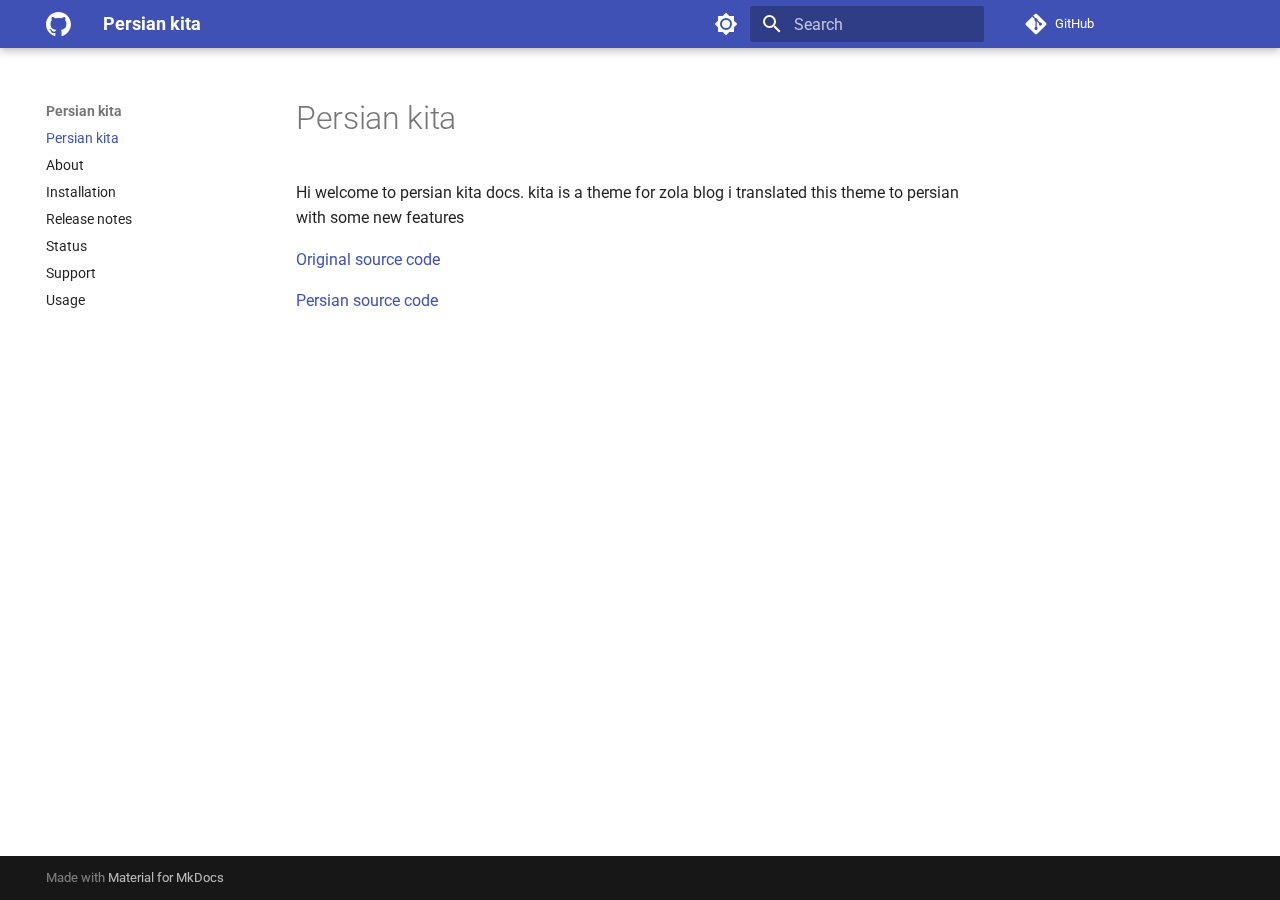
==== commit 59128d65: "Update docs" ====
--- a/index.html
+++ b/index.html
@@ -12,7 +12,7 @@
       
       
       
-        <link rel="next" href="installation/">
+        <link rel="next" href="about/">
       
       
       <link rel="icon" href="assets/images/favicon.png">
@@ -279,6 +279,26 @@
   
   
     <li class="md-nav__item">
+      <a href="about/" class="md-nav__link">
+        
+  
+  <span class="md-ellipsis">
+    About
+  </span>
+  
+
+      </a>
+    </li>
+  
+
+    
+      
+      
+  
+  
+  
+  
+    <li class="md-nav__item">
       <a href="installation/" class="md-nav__link">
         
   
